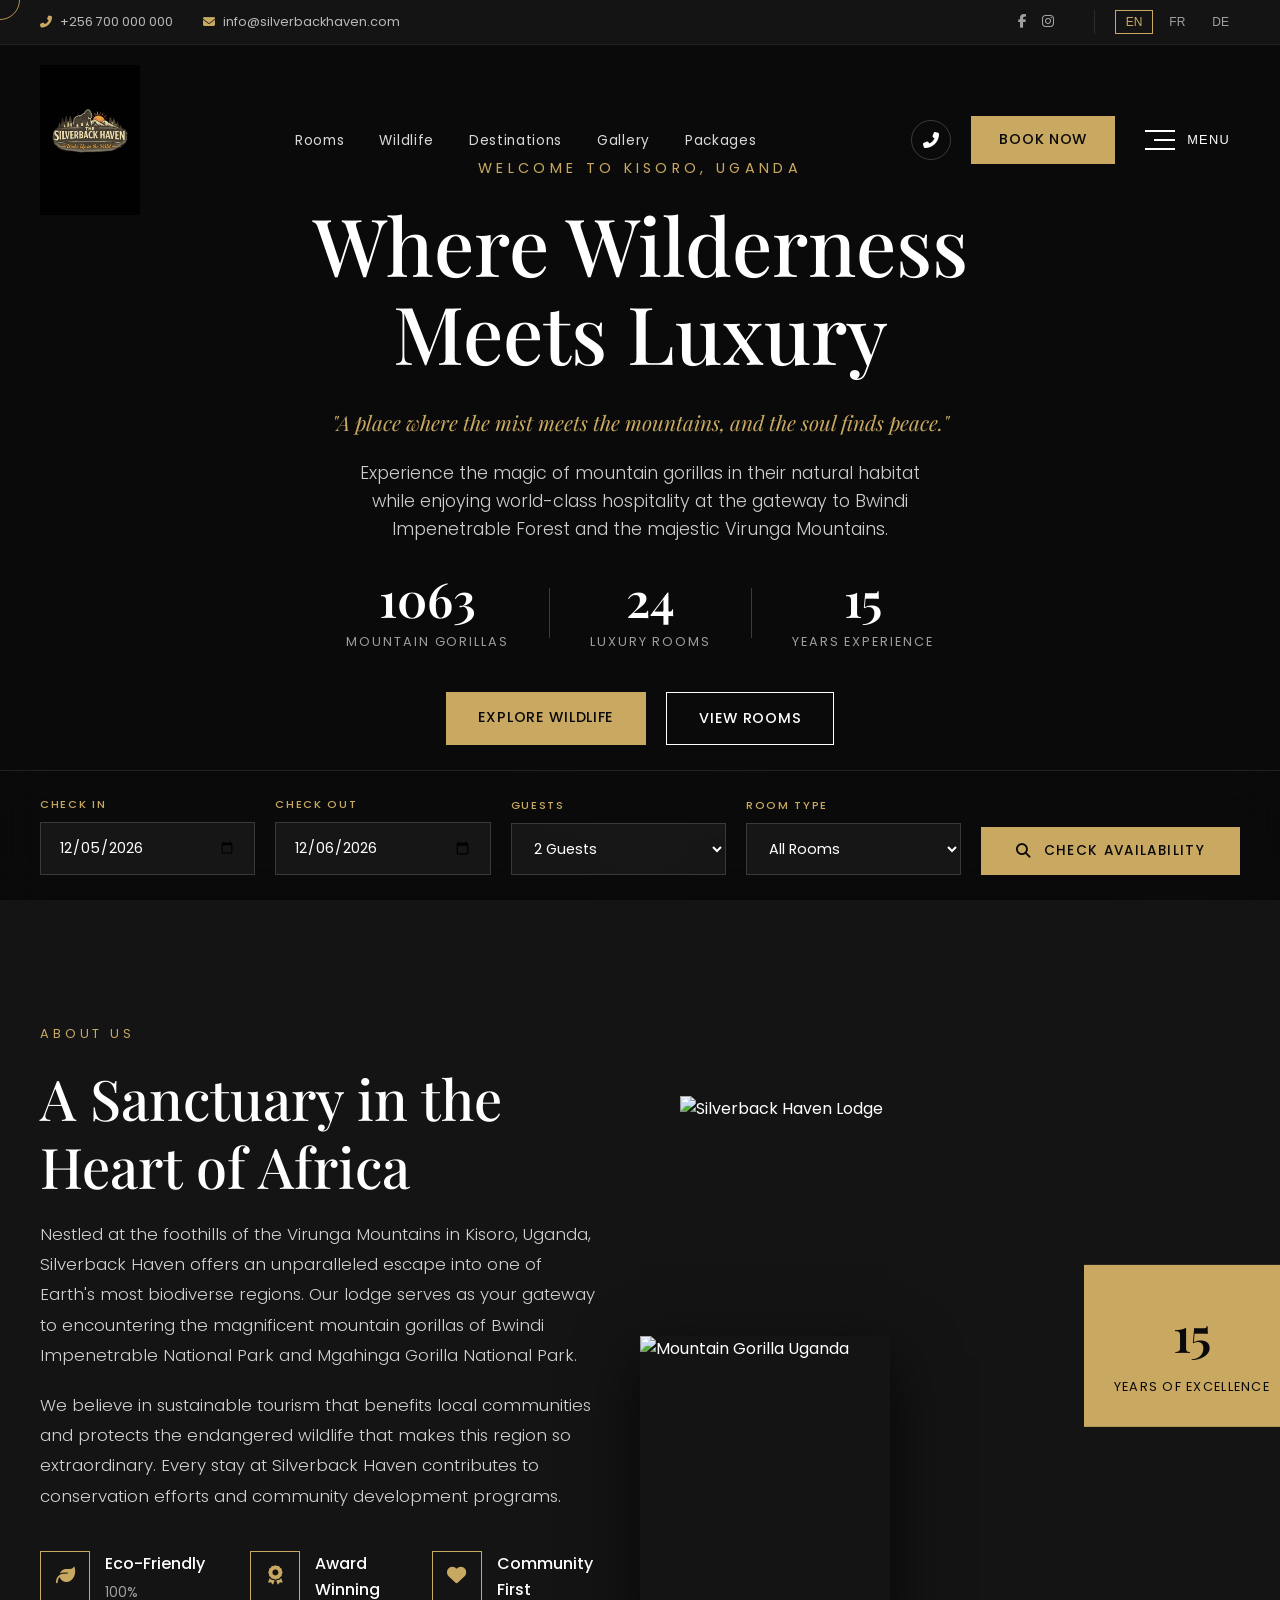
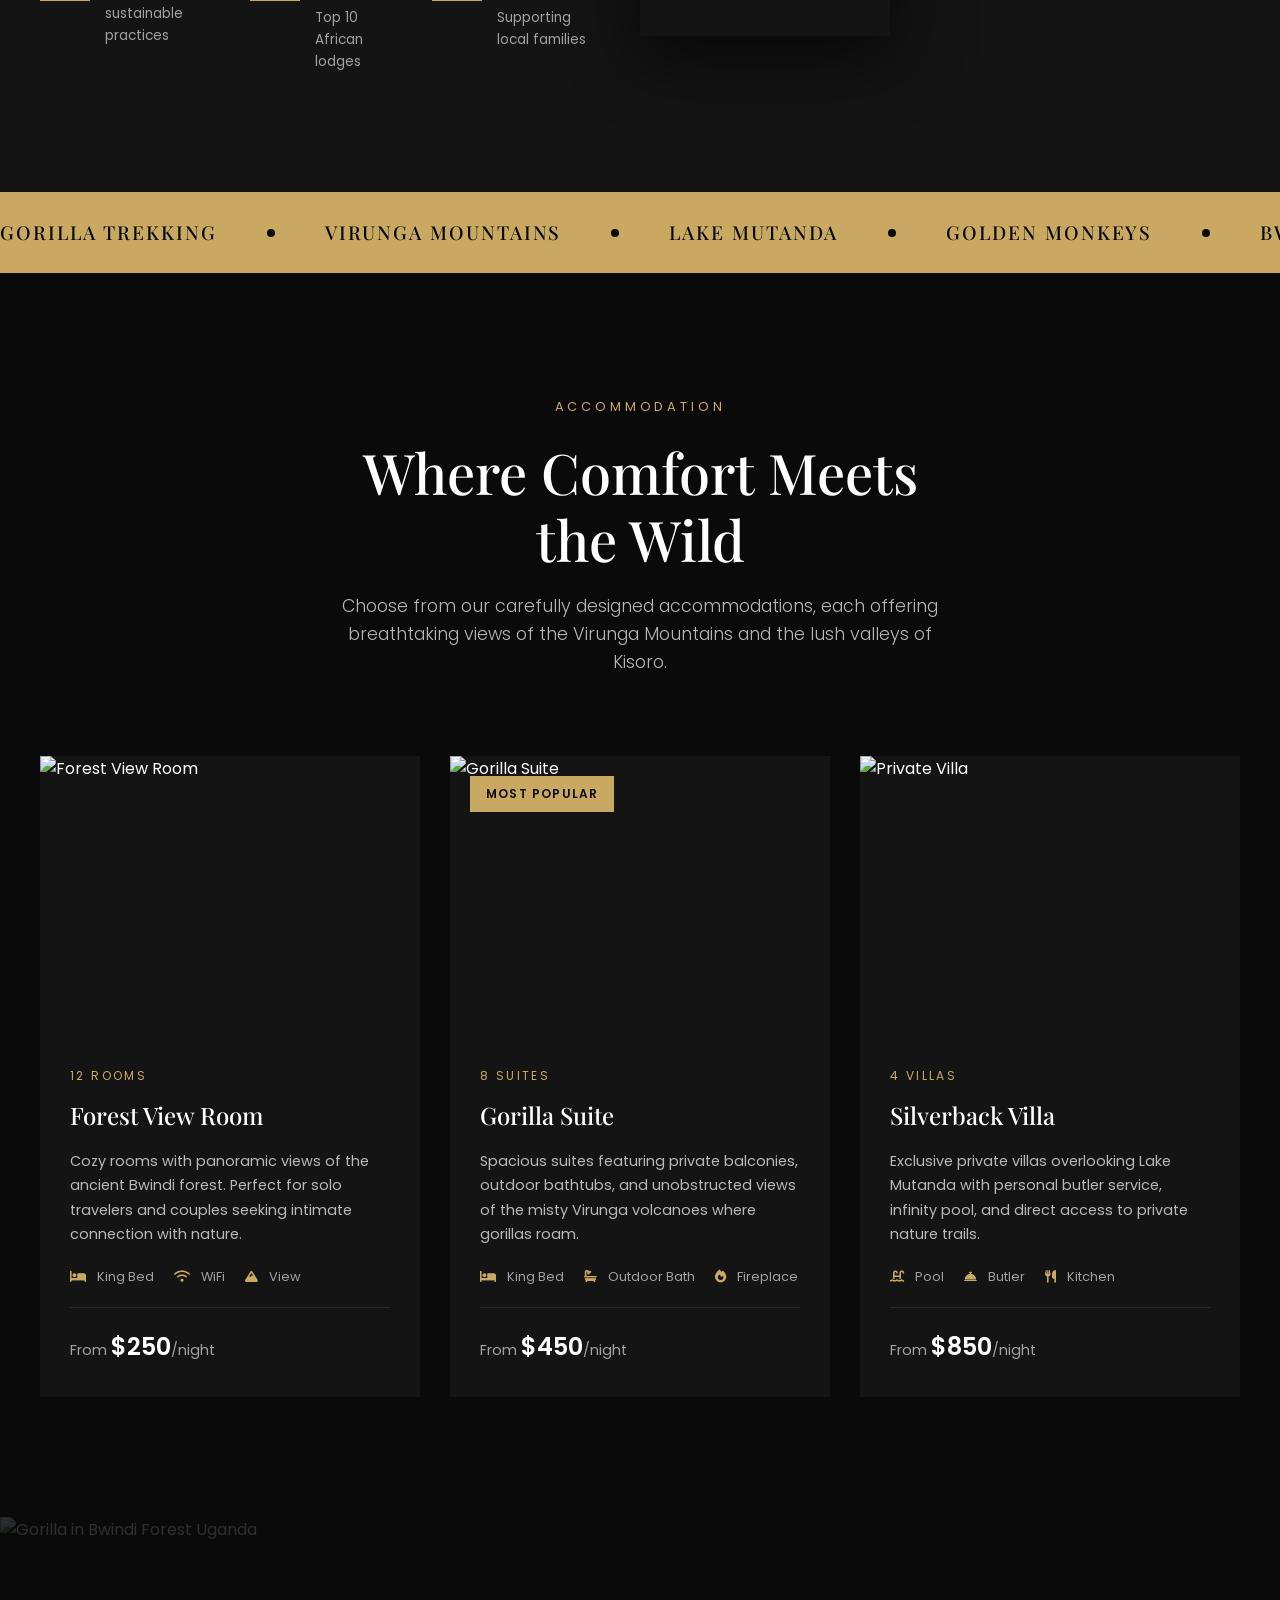
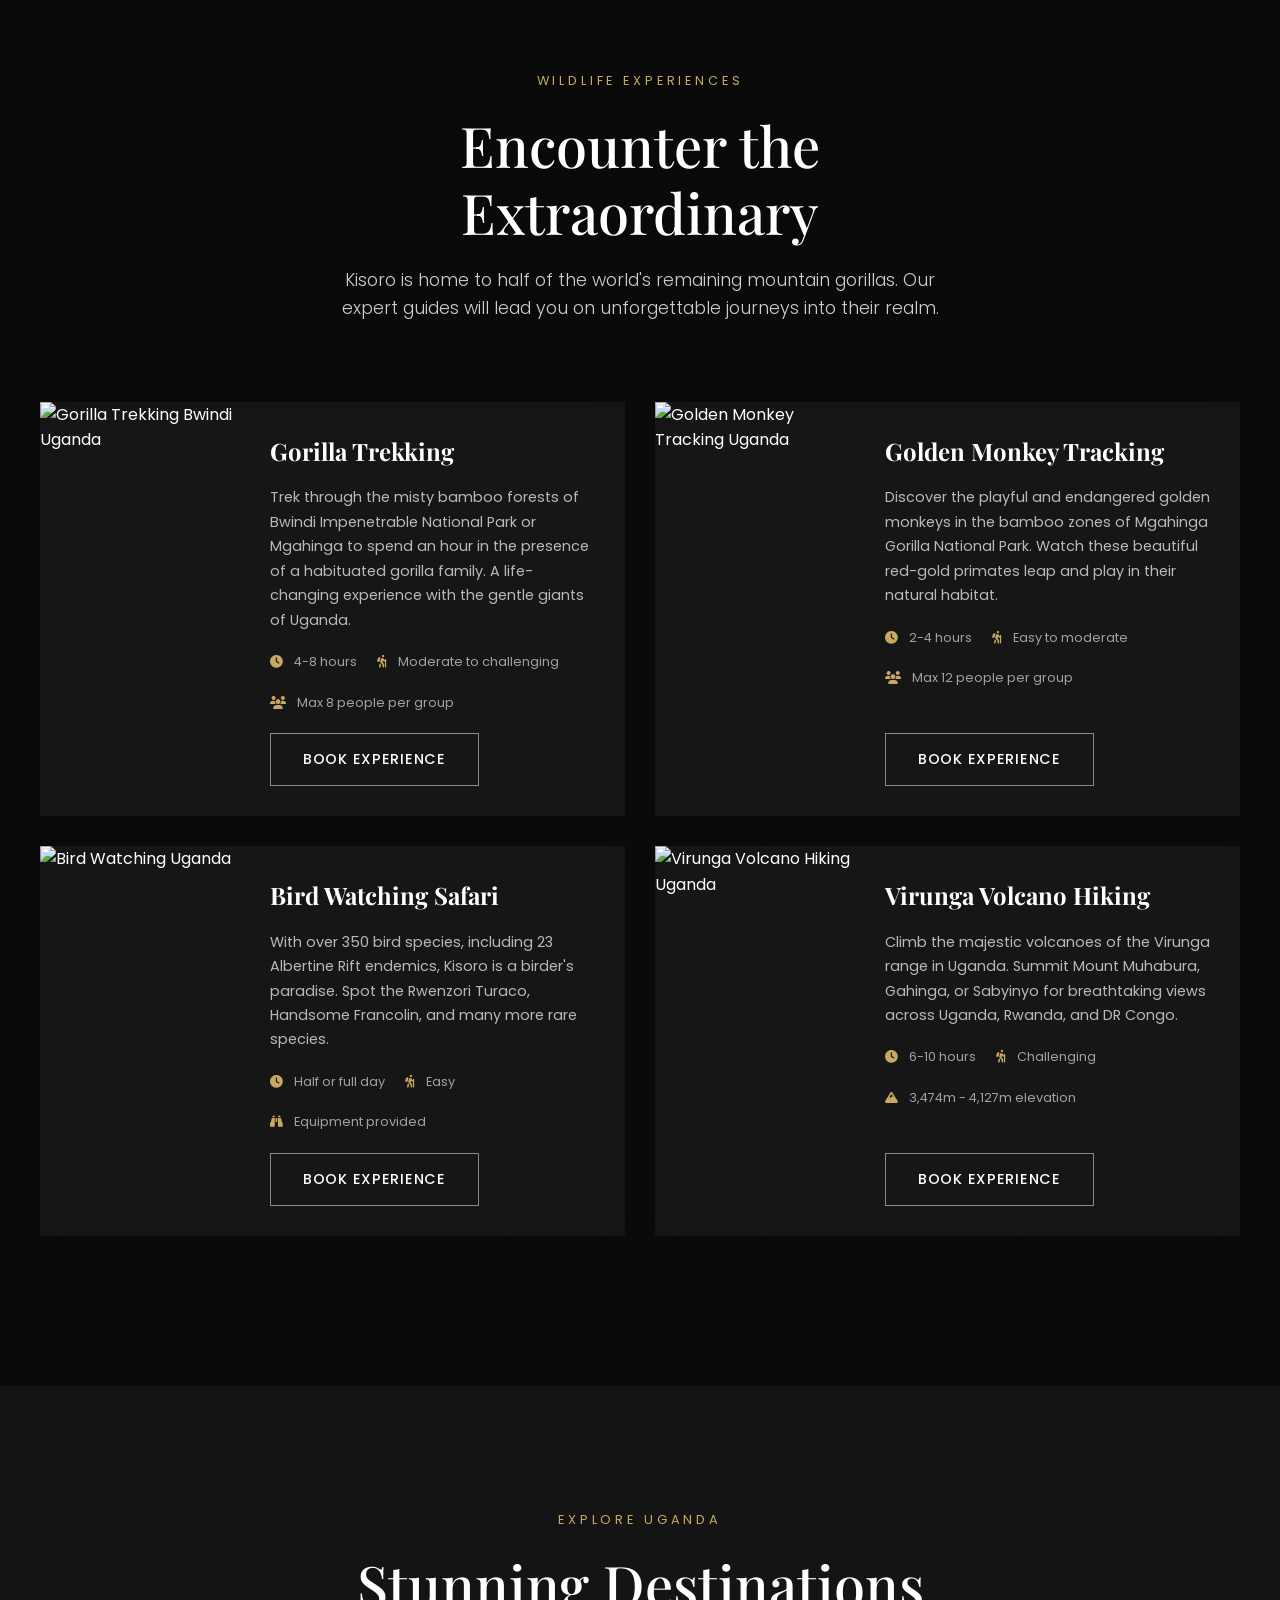
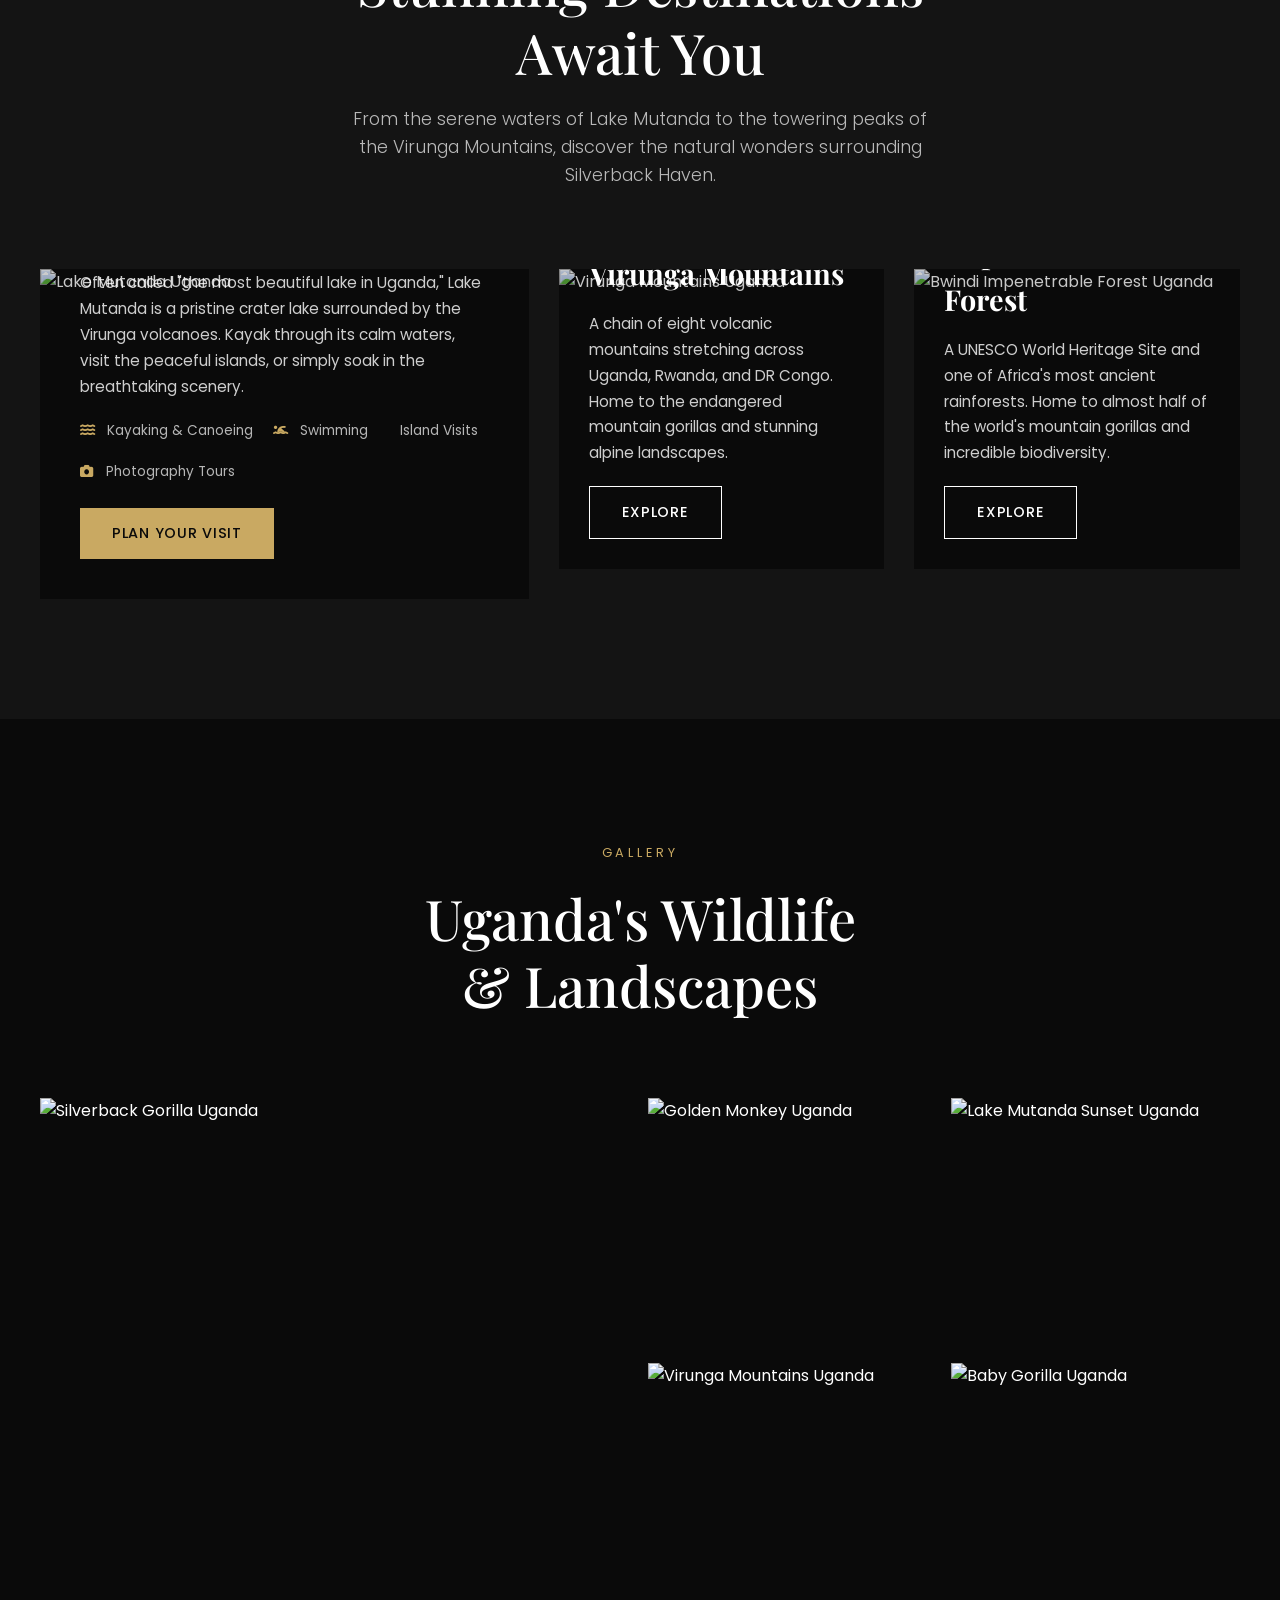
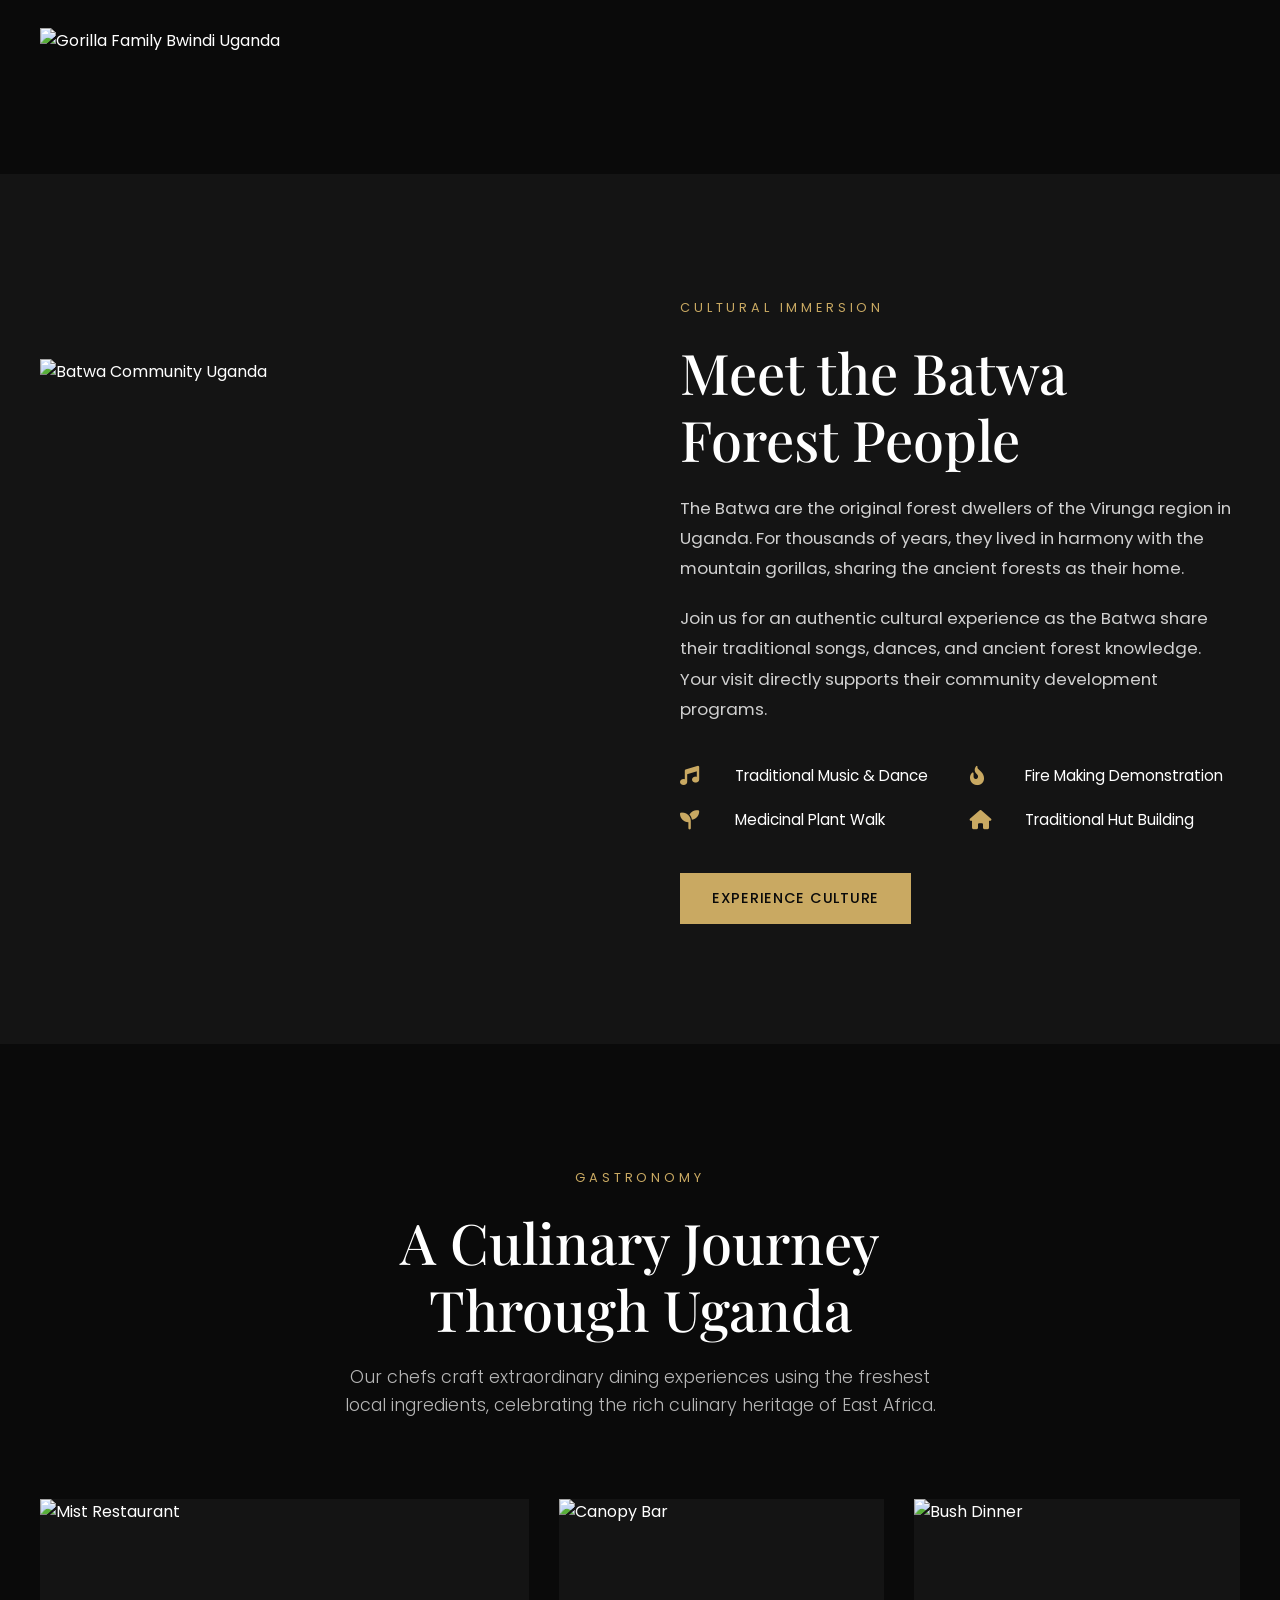
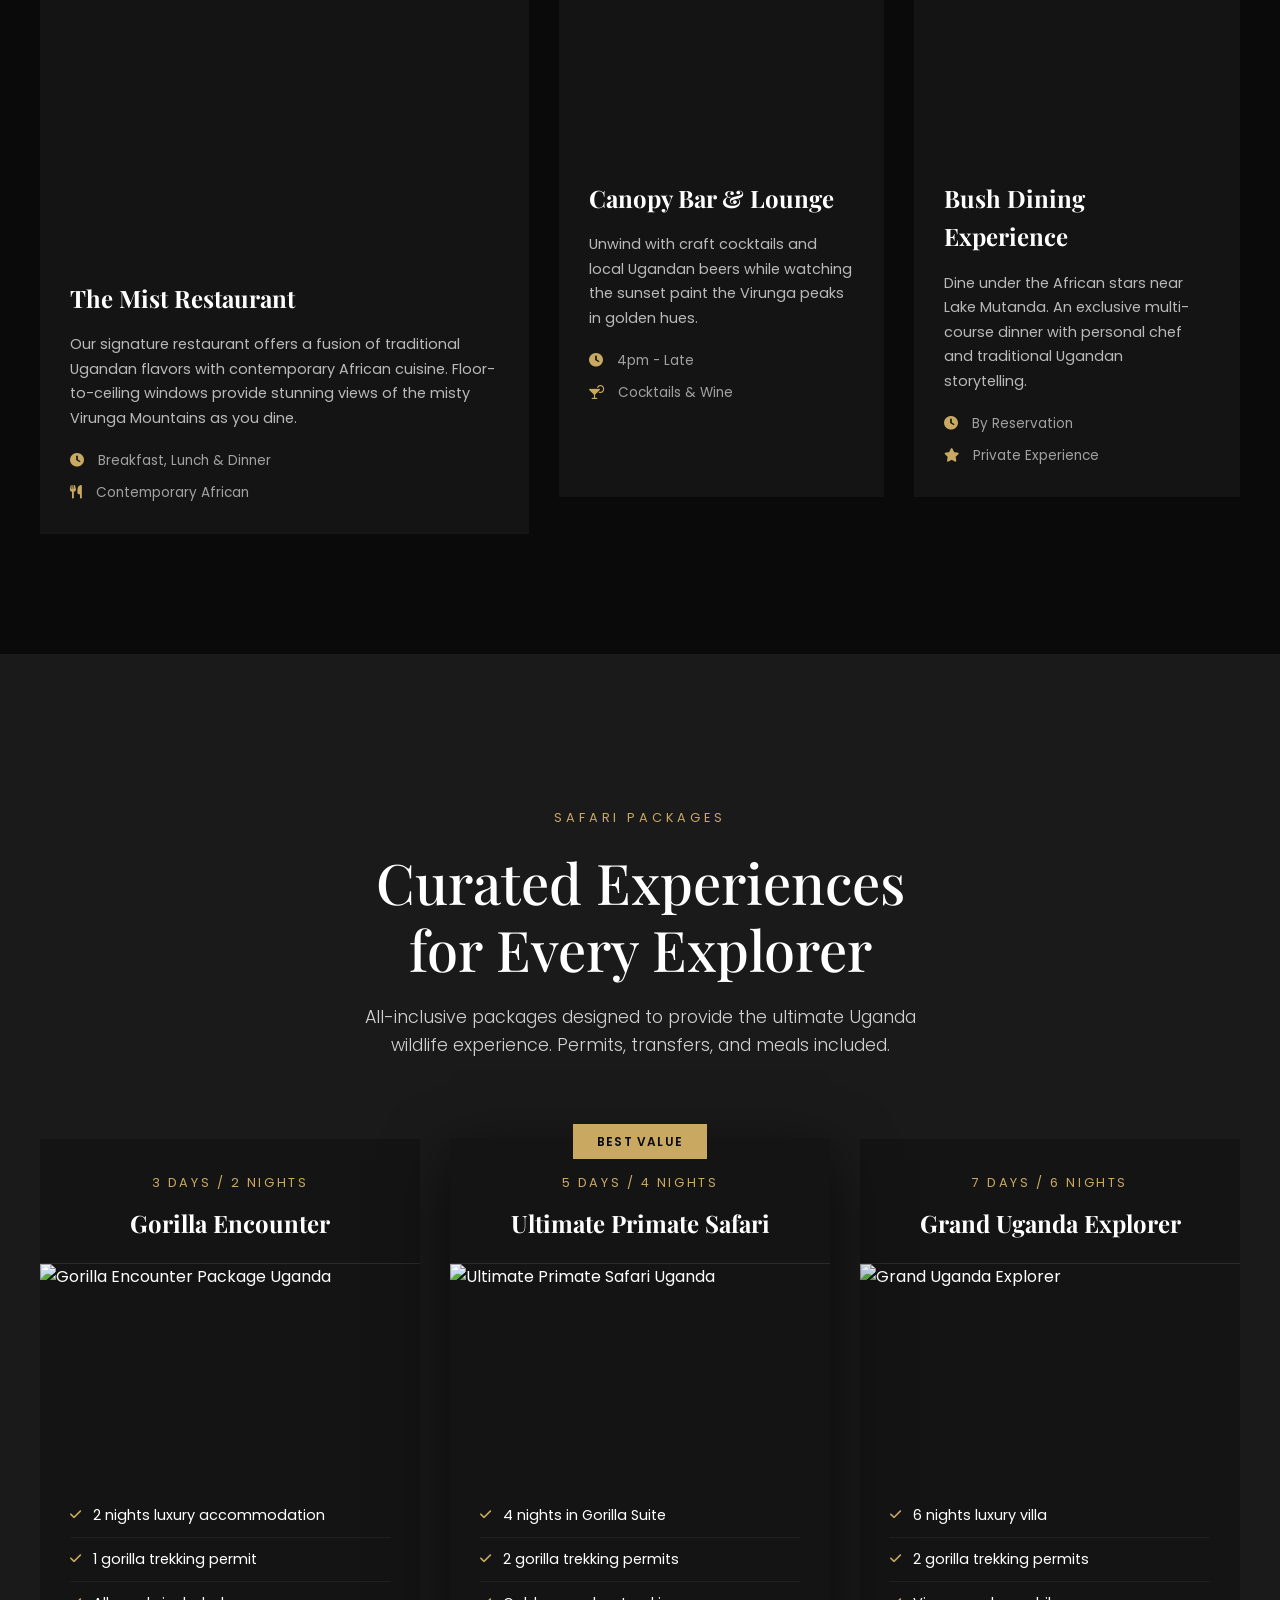
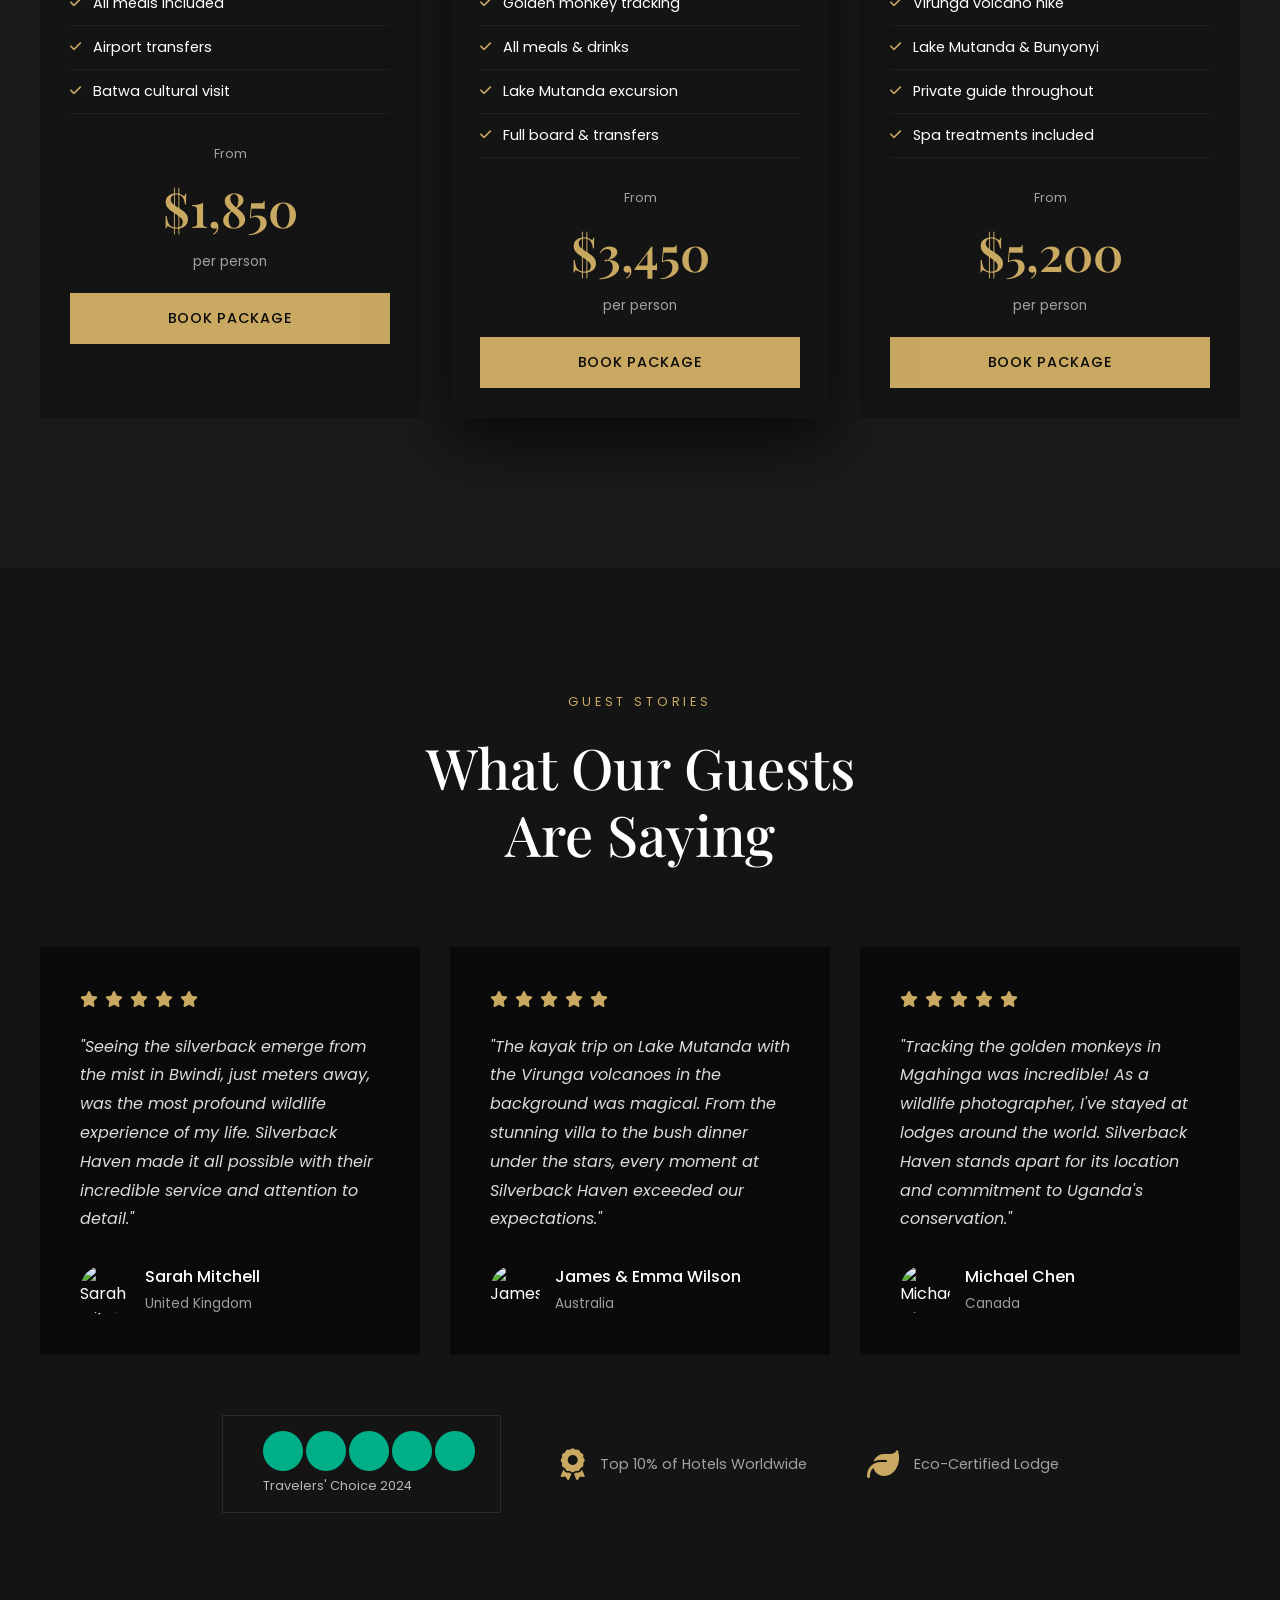
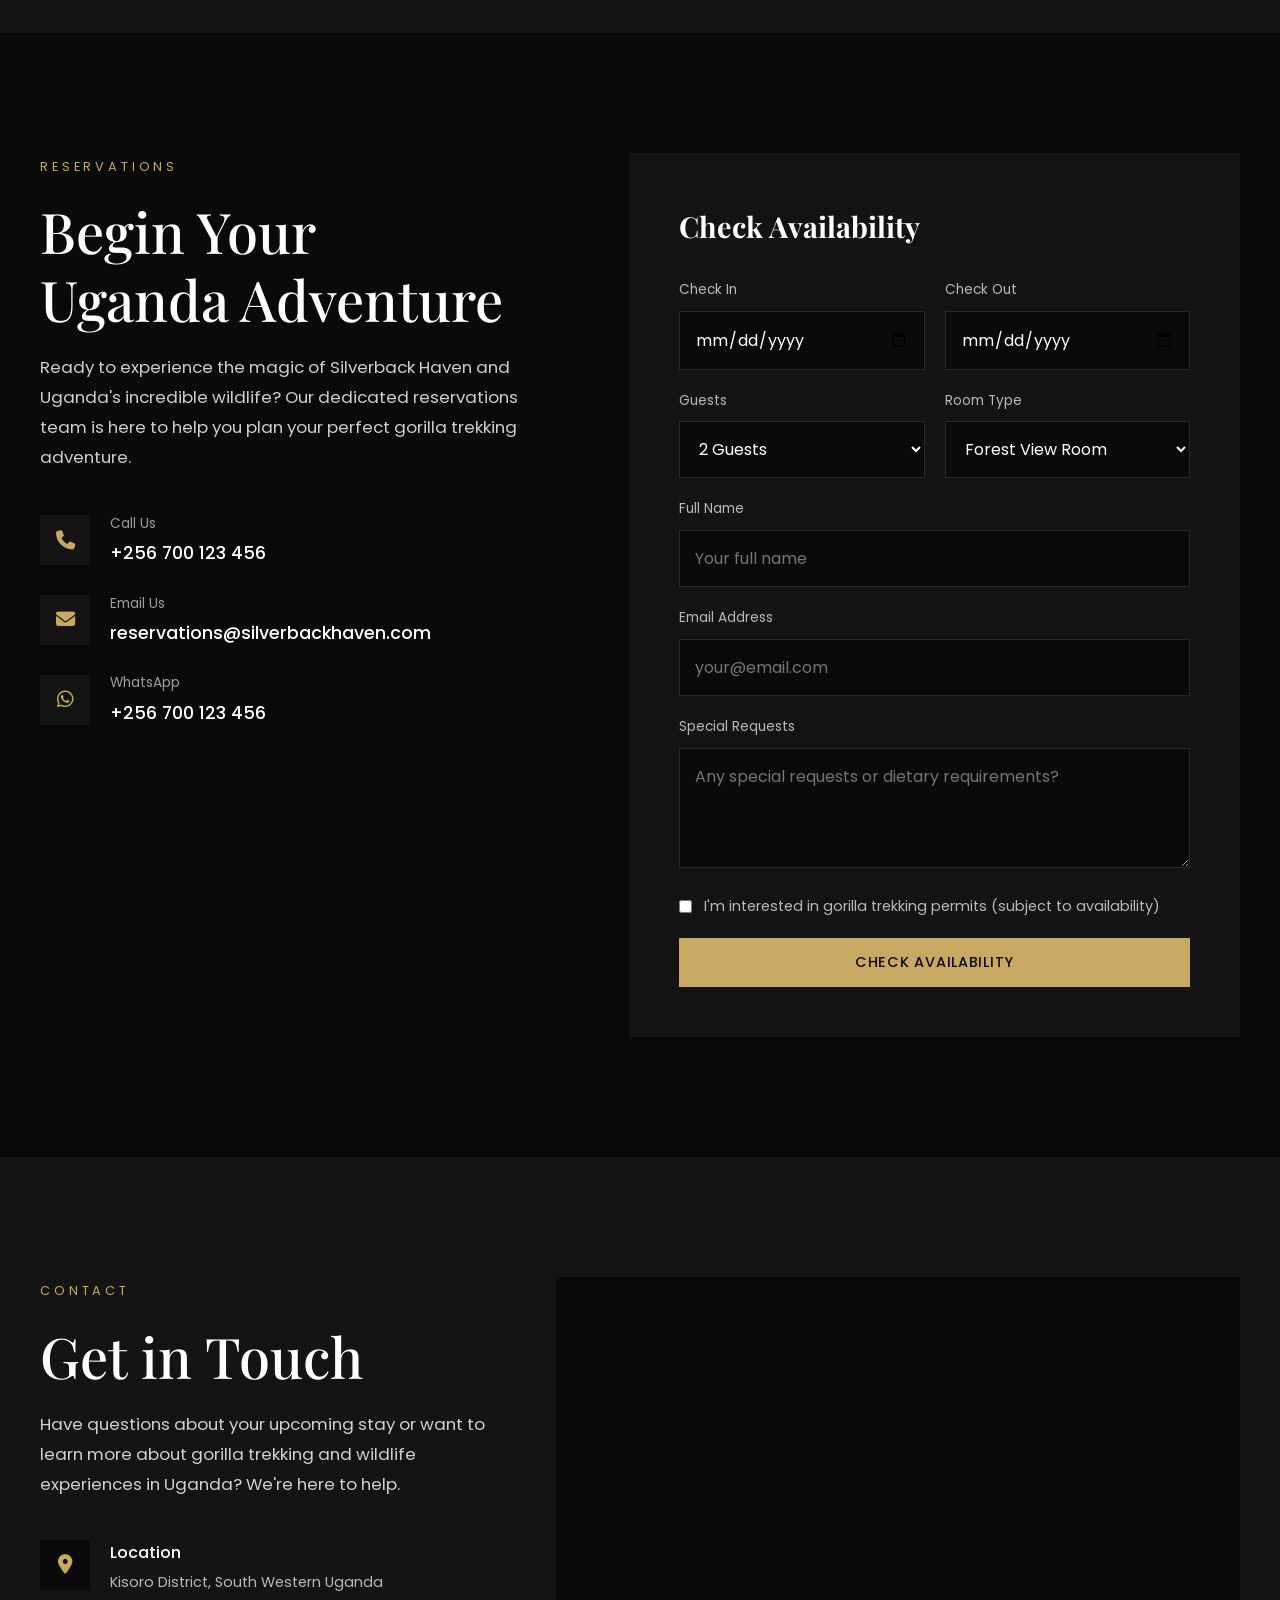
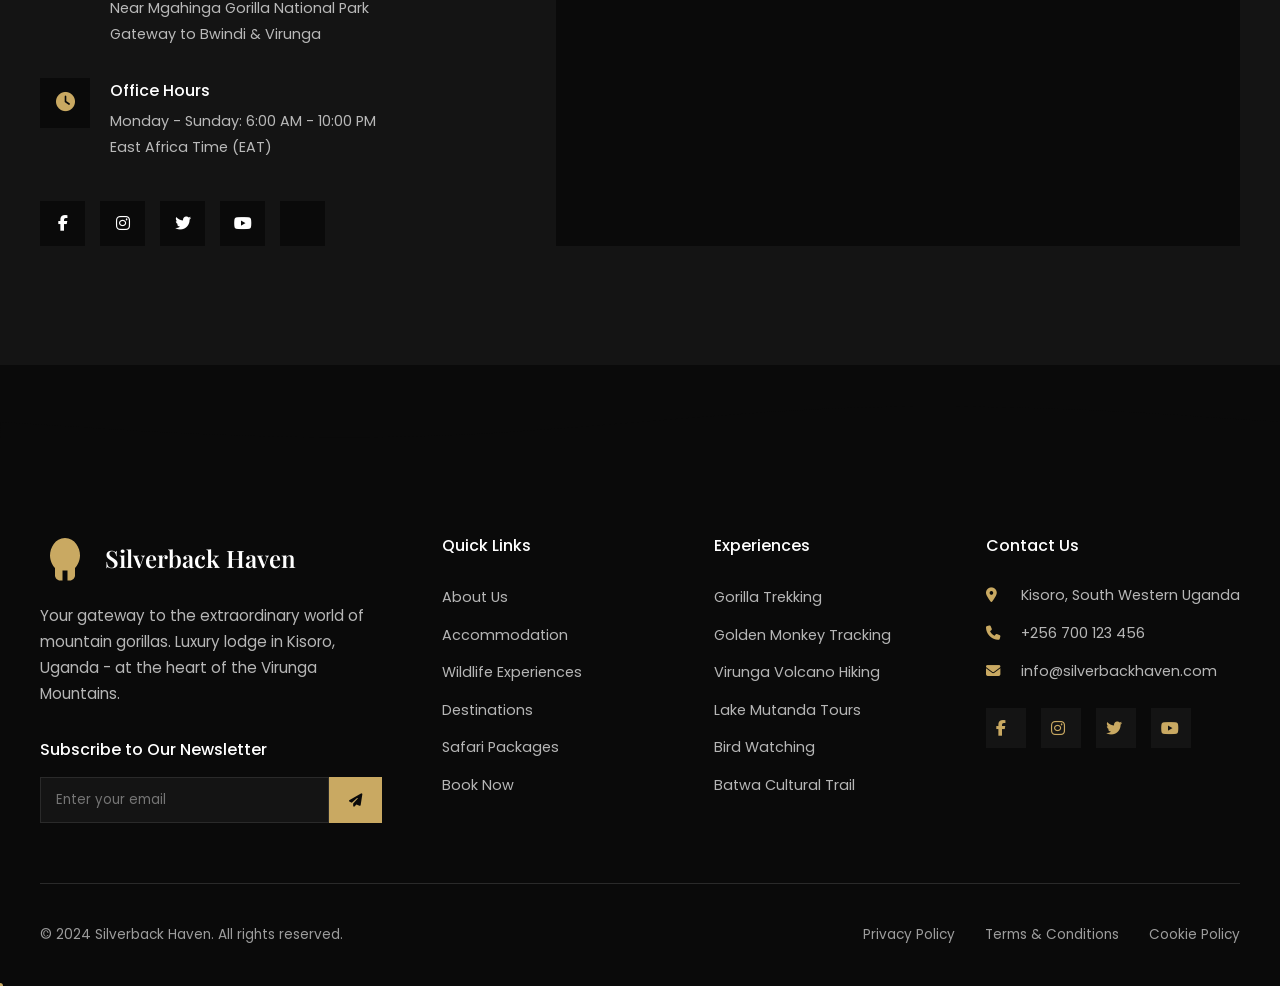
==== index.html @ 6d679bab "Add files via upload" ====
<!DOCTYPE html>
<html lang="en">
<head>
    <meta charset="UTF-8">
    <meta name="viewport" content="width=device-width, initial-scale=1.0">
    <title>Silverback Haven | Luxury Wildlife Lodge in Kisoro, Uganda</title>
    <meta name="description" content="Experience the magic of mountain gorillas at Silverback Haven, a luxury wildlife lodge nestled in the heart of Kisoro, Uganda. Unforgettable gorilla trekking and world-class hospitality.">
    <link href="https://fonts.googleapis.com/css2?family=Poppins:wght@300;400;500;600;700&family=Playfair+Display:wght@400;500;600;700&display=swap" rel="stylesheet">
    <link rel="stylesheet" href="https://cdnjs.cloudflare.com/ajax/libs/font-awesome/6.4.0/css/all.min.css">
    <link rel="stylesheet" href="styles.css">
</head>
<body>
    <!-- Preloader -->
    <div class="preloader">
        <div class="preloader-content">
            <div class="gorilla-icon">
                <img src="silverbackhaven.jpeg" alt="Silverback Haven" class="preloader-logo">
            </div>
            <div class="loading-bar"><span></span></div>
        </div>
    </div>

    <!-- Scroll Progress Bar -->
    <div class="scroll-progress" id="scrollProgress"></div>

    <!-- Top Bar -->
    <div class="top-bar">
        <div class="top-bar-content">
            <div class="top-bar-left">
                <a href="tel:+256700000000" class="top-bar-item">
                    <i class="fas fa-phone-alt"></i>
                    <span>+256 700 000 000</span>
                </a>
                <a href="mailto:info@silverbackhaven.com" class="top-bar-item">
                    <i class="fas fa-envelope"></i>
                    <span>info@silverbackhaven.com</span>
                </a>
            </div>
            <div class="top-bar-right">
                <div class="top-bar-social">
                    <a href="#" aria-label="Facebook"><i class="fab fa-facebook-f"></i></a>
                    <a href="#" aria-label="Instagram"><i class="fab fa-instagram"></i></a>
                    <a href="#" aria-label="TripAdvisor"><i class="fab fa-tripadvisor"></i></a>
                </div>
                <div class="language-switcher">
                    <button class="lang-btn active" data-lang="en">EN</button>
                    <button class="lang-btn" data-lang="fr">FR</button>
                    <button class="lang-btn" data-lang="de">DE</button>
                </div>
            </div>
        </div>
    </div>

    <!-- Navigation -->
    <header class="header">
        <nav class="navbar">
            <div class="nav-logo">
                <a href="#home">
                    <img src="silverbackhaven.jpeg" alt="Silverback Haven" class="logo-img">
                </a>
            </div>
            <div class="nav-center">
                <ul class="nav-quick-links">
                    <li><a href="rooms.html">Rooms</a></li>
                    <li><a href="wildlife.html">Wildlife</a></li>
                    <li><a href="destinations.html">Destinations</a></li>
                    <li><a href="gallery.html">Gallery</a></li>
                    <li><a href="packages.html">Packages</a></li>
                </ul>
            </div>
            <div class="nav-actions">
                <a href="tel:+256700000000" class="nav-phone">
                    <i class="fas fa-phone-alt"></i>
                </a>
                <a href="#booking" class="btn btn-book">Book Now</a>
                <button class="menu-toggle" id="menuToggle" aria-label="Open menu">
                    <div class="menu-toggle-icon">
                        <span></span>
                        <span></span>
                        <span></span>
                    </div>
                    <span class="menu-toggle-text">Menu</span>
                </button>
            </div>
        </nav>
    </header>

    <!-- Full Screen Menu Overlay -->
    <div class="menu-overlay" id="menuOverlay">
        <div class="menu-overlay-header">
            <div class="menu-overlay-logo">
                <img src="silverbackhaven.jpeg" alt="Silverback Haven" class="logo-img">
            </div>
            <button class="menu-close" id="menuClose" aria-label="Close menu">
                <i class="fas fa-times"></i>
            </button>
        </div>
        <div class="menu-overlay-content">
            <div class="menu-main">
                <ul class="menu-list">
                    <li class="menu-item">
                        <a href="index.html" class="menu-link" data-index="I">Home</a>
                    </li>
                    <li class="menu-item has-submenu">
                        <a href="rooms.html" class="menu-link" data-index="II">
                            Rooms
                            <i class="fas fa-chevron-right"></i>
                        </a>
                        <ul class="submenu">
                            <li><a href="rooms.html#forest-view">Forest View Rooms</a></li>
                            <li><a href="rooms.html#gorilla-suite">Gorilla Suites</a></li>
                            <li><a href="rooms.html#silverback-villa">Silverback Villas</a></li>
                            <li><a href="rooms.html#spa">Spa & Wellness</a></li>
                            <li><a href="packages.html">Packages</a></li>
                        </ul>
                    </li>
                    <li class="menu-item has-submenu">
                        <a href="wildlife.html" class="menu-link" data-index="III">
                            Wildlife
                            <i class="fas fa-chevron-right"></i>
                        </a>
                        <ul class="submenu">
                            <li><a href="wildlife.html#gorilla-trekking">Gorilla Trekking</a></li>
                            <li><a href="wildlife.html#golden-monkey">Golden Monkey Tracking</a></li>
                            <li><a href="wildlife.html#chimpanzee">Chimpanzee Habituation</a></li>
                            <li><a href="wildlife.html#volcano">Virunga Volcano Hiking</a></li>
                            <li><a href="wildlife.html#birding">Bird Watching Safari</a></li>
                        </ul>
                    </li>
                    <li class="menu-item has-submenu">
                        <a href="dining.html" class="menu-link" data-index="IV">
                            Gastronomy
                            <i class="fas fa-chevron-right"></i>
                        </a>
                        <ul class="submenu">
                            <li><a href="dining.html#mist-restaurant">The Mist Restaurant</a></li>
                            <li><a href="dining.html#canopy-bar">Canopy Bar & Lounge</a></li>
                            <li><a href="dining.html#bush-dining">Bush Dining Experience</a></li>
                            <li><a href="dining.html#private-dining">Private Dining</a></li>
                        </ul>
                    </li>
                    <li class="menu-item has-submenu">
                        <a href="destinations.html" class="menu-link" data-index="V">
                            Destinations
                            <i class="fas fa-chevron-right"></i>
                        </a>
                        <ul class="submenu">
                            <li><a href="destinations.html#bwindi">Bwindi Impenetrable Forest</a></li>
                            <li><a href="destinations.html#mgahinga">Mgahinga Gorilla Park</a></li>
                            <li><a href="destinations.html#lake-mutanda">Lake Mutanda</a></li>
                            <li><a href="destinations.html#virunga">Virunga Mountains</a></li>
                            <li><a href="destinations.html#bunyonyi">Lake Bunyonyi</a></li>
                        </ul>
                    </li>
                    <li class="menu-item has-submenu">
                        <a href="about.html" class="menu-link" data-index="VI">
                            About
                            <i class="fas fa-chevron-right"></i>
                        </a>
                        <ul class="submenu">
                            <li><a href="about.html">About Silverback Haven</a></li>
                            <li><a href="about.html#mission">Our Mission</a></li>
                            <li><a href="about.html#cultural">Cultural Experiences</a></li>
                            <li><a href="gallery.html">Photo Gallery</a></li>
                            <li><a href="#testimonials">Guest Reviews</a></li>
                        </ul>
                    </li>
                    <li class="menu-item">
                        <a href="packages.html" class="menu-link" data-index="VII">Packages</a>
                    </li>
                    <li class="menu-item">
                        <a href="contact.html" class="menu-link" data-index="VIII">Contact</a>
                    </li>
                </ul>
            </div>
            <div class="menu-sidebar">
                <div class="menu-featured-image">
                    <img src="https://images.unsplash.com/photo-1521651201144-634f700b36ef?ixlib=rb-4.0.3&auto=format&fit=crop&w=600&q=80" alt="Mountain Gorilla">
                    <div class="menu-featured-overlay">
                        <span class="menu-featured-tag">Featured</span>
                        <h3>Gorilla Trekking</h3>
                        <p>Experience the magic of mountain gorillas in their natural habitat</p>
                    </div>
                </div>
                <div class="menu-contact-info">
                    <div class="menu-contact-item">
                        <i class="fas fa-map-marker-alt"></i>
                        <span>Kisoro, Uganda</span>
                    </div>
                    <div class="menu-contact-item">
                        <i class="fas fa-phone"></i>
                        <span>+256 700 000 000</span>
                    </div>
                    <div class="menu-contact-item">
                        <i class="fas fa-envelope"></i>
                        <span>info@silverbackhaven.com</span>
                    </div>
                </div>
                <div class="menu-social">
                    <a href="#" aria-label="Facebook"><i class="fab fa-facebook-f"></i></a>
                    <a href="#" aria-label="Instagram"><i class="fab fa-instagram"></i></a>
                    <a href="#" aria-label="Twitter"><i class="fab fa-twitter"></i></a>
                    <a href="#" aria-label="YouTube"><i class="fab fa-youtube"></i></a>
                </div>
            </div>
        </div>
        <div class="menu-overlay-footer">
            <div class="menu-overlay-copyright">
                © 2024 Silverback Haven. All rights reserved.
            </div>
            <div class="menu-overlay-cta">
                <a href="#booking" class="btn btn-primary">Book Your Stay</a>
            </div>
        </div>
    </div>

    <!-- Hero Section -->
    <section id="home" class="hero">
        <div class="hero-slider">
            <!-- Gorilla in Uganda -->
            <div class="hero-slide active" style="background-image: url('https://images.unsplash.com/photo-1521651201144-634f700b36ef?ixlib=rb-4.0.3&auto=format&fit=crop&w=1920&q=80');">
                <div class="hero-overlay"></div>
            </div>
            <!-- Virunga Mountains -->
            <div class="hero-slide" style="background-image: url('https://images.unsplash.com/photo-1516426122078-c23e76319801?ixlib=rb-4.0.3&auto=format&fit=crop&w=1920&q=80');">
                <div class="hero-overlay"></div>
            </div>
            <!-- Lake Mutanda Uganda -->
            <div class="hero-slide" style="background-image: url('https://images.unsplash.com/photo-1580060839134-75a5edca2e99?ixlib=rb-4.0.3&auto=format&fit=crop&w=1920&q=80');">
                <div class="hero-overlay"></div>
            </div>
            <!-- Mountain Gorilla Close-up -->
            <div class="hero-slide" style="background-image: url('https://images.unsplash.com/photo-1535941339077-2dd1c7963098?ixlib=rb-4.0.3&auto=format&fit=crop&w=1920&q=80');">
                <div class="hero-overlay"></div>
            </div>
        </div>
        <div class="hero-content">
            <span class="hero-subtitle animate-text">Welcome to Kisoro, Uganda</span>
            <h1 class="hero-title">
                <span class="animate-text">Where Wilderness</span>
                <span class="animate-text">Meets Luxury</span>
            </h1>
            <p class="hero-tagline animate-text">"A place where the mist meets the mountains, and the soul finds peace."</p>
            <p class="hero-description animate-text">Experience the magic of mountain gorillas in their natural habitat while enjoying world-class hospitality at the gateway to Bwindi Impenetrable Forest and the majestic Virunga Mountains.</p>
            <div class="hero-stats animate-text">
                <div class="hero-stat">
                    <span class="hero-stat-number counter" data-count="1063">0</span>
                    <span class="hero-stat-label">Mountain Gorillas</span>
                </div>
                <div class="hero-stat-divider"></div>
                <div class="hero-stat">
                    <span class="hero-stat-number counter" data-count="24">0</span>
                    <span class="hero-stat-label">Luxury Rooms</span>
                </div>
                <div class="hero-stat-divider"></div>
                <div class="hero-stat">
                    <span class="hero-stat-number counter" data-count="15">0</span>
                    <span class="hero-stat-label">Years Experience</span>
                </div>
            </div>
            <div class="hero-buttons">
                <a href="#wildlife" class="btn btn-primary">Explore Wildlife</a>
                <a href="#accommodation" class="btn btn-outline">View Rooms</a>
            </div>
        </div>
        <div class="hero-scroll">
            <span>Scroll to Discover</span>
            <div class="scroll-indicator">
                <div class="scroll-dot"></div>
            </div>
        </div>
        <div class="hero-slider-nav">
            <button class="slider-btn active" data-slide="0"></button>
            <button class="slider-btn" data-slide="1"></button>
            <button class="slider-btn" data-slide="2"></button>
            <button class="slider-btn" data-slide="3"></button>
        </div>

        <!-- Booking Search Bar -->
        <div class="hero-booking-bar">
            <div class="booking-bar-content">
                <div class="booking-field">
                    <label>Check In</label>
                    <input type="date" id="checkIn" class="booking-input">
                </div>
                <div class="booking-field">
                    <label>Check Out</label>
                    <input type="date" id="checkOut" class="booking-input">
                </div>
                <div class="booking-field">
                    <label>Guests</label>
                    <select id="guests" class="booking-input">
                        <option value="1">1 Guest</option>
                        <option value="2" selected>2 Guests</option>
                        <option value="3">3 Guests</option>
                        <option value="4">4 Guests</option>
                        <option value="5">5+ Guests</option>
                    </select>
                </div>
                <div class="booking-field">
                    <label>Room Type</label>
                    <select id="roomType" class="booking-input">
                        <option value="">All Rooms</option>
                        <option value="forest">Forest View Room</option>
                        <option value="gorilla">Gorilla Suite</option>
                        <option value="silverback">Silverback Villa</option>
                    </select>
                </div>
                <button class="booking-search-btn">
                    <i class="fas fa-search"></i>
                    <span>Check Availability</span>
                </button>
            </div>
        </div>
    </section>

    <!-- About Section -->
    <section id="about" class="section about">
        <div class="section-number">01</div>
        <div class="container">
            <div class="about-grid">
                <div class="about-content">
                    <span class="section-tag">About Us</span>
                    <h2 class="section-title animate-title">A Sanctuary in the<br>Heart of Africa</h2>
                    <p class="about-text">Nestled at the foothills of the Virunga Mountains in Kisoro, Uganda, Silverback Haven offers an unparalleled escape into one of Earth's most biodiverse regions. Our lodge serves as your gateway to encountering the magnificent mountain gorillas of Bwindi Impenetrable National Park and Mgahinga Gorilla National Park.</p>
                    <p class="about-text">We believe in sustainable tourism that benefits local communities and protects the endangered wildlife that makes this region so extraordinary. Every stay at Silverback Haven contributes to conservation efforts and community development programs.</p>
                    <div class="about-features">
                        <div class="feature">
                            <div class="feature-icon"><i class="fas fa-leaf"></i></div>
                            <div class="feature-text">
                                <h4>Eco-Friendly</h4>
                                <p>100% sustainable practices</p>
                            </div>
                        </div>
                        <div class="feature">
                            <div class="feature-icon"><i class="fas fa-award"></i></div>
                            <div class="feature-text">
                                <h4>Award Winning</h4>
                                <p>Top 10 African lodges</p>
                            </div>
                        </div>
                        <div class="feature">
                            <div class="feature-icon"><i class="fas fa-heart"></i></div>
                            <div class="feature-text">
                                <h4>Community First</h4>
                                <p>Supporting local families</p>
                            </div>
                        </div>
                    </div>
                </div>
                <div class="about-images">
                    <div class="about-img-main">
                        <img src="https://images.unsplash.com/photo-1518709766631-a6a7f45921c3?ixlib=rb-4.0.3&auto=format&fit=crop&w=800&q=80" alt="Silverback Haven Lodge">
                    </div>
                    <div class="about-img-secondary">
                        <!-- Mountain Gorilla Uganda -->
                        <img src="https://images.unsplash.com/photo-1521651201144-634f700b36ef?ixlib=rb-4.0.3&auto=format&fit=crop&w=600&q=80" alt="Mountain Gorilla Uganda">
                    </div>
                    <div class="about-stats">
                        <div class="stat">
                            <span class="stat-number" data-count="15">0</span>
                            <span class="stat-label">Years of Excellence</span>
                        </div>
                    </div>
                </div>
            </div>
        </div>
    </section>

    <!-- Marquee Section -->
    <div class="marquee-section">
        <div class="marquee">
            <div class="marquee-content">
                <span>GORILLA TREKKING</span>
                <span class="marquee-dot"></span>
                <span>VIRUNGA MOUNTAINS</span>
                <span class="marquee-dot"></span>
                <span>LAKE MUTANDA</span>
                <span class="marquee-dot"></span>
                <span>GOLDEN MONKEYS</span>
                <span class="marquee-dot"></span>
                <span>BWINDI FOREST</span>
                <span class="marquee-dot"></span>
                <span>LUXURY LODGING</span>
                <span class="marquee-dot"></span>
                <span>GORILLA TREKKING</span>
                <span class="marquee-dot"></span>
                <span>VIRUNGA MOUNTAINS</span>
                <span class="marquee-dot"></span>
                <span>LAKE MUTANDA</span>
                <span class="marquee-dot"></span>
                <span>GOLDEN MONKEYS</span>
                <span class="marquee-dot"></span>
            </div>
        </div>
    </div>

    <!-- Wave Divider -->
    <div class="wave-divider bottom" data-speed="0.3">
        <svg xmlns="http://www.w3.org/2000/svg" viewBox="0 0 1440 100" preserveAspectRatio="none">
            <path d="M0,50 C360,100 720,0 1080,50 C1260,75 1380,100 1440,80 L1440,100 L0,100 Z"></path>
        </svg>
    </div>

    <!-- Accommodation Section -->
    <section id="accommodation" class="section accommodation">
        <div class="section-number">02</div>
        <div class="container">
            <div class="section-header">
                <span class="section-tag">Accommodation</span>
                <h2 class="section-title animate-title">Where Comfort Meets<br>the Wild</h2>
                <p class="section-subtitle">Choose from our carefully designed accommodations, each offering breathtaking views of the Virunga Mountains and the lush valleys of Kisoro.</p>
            </div>
            <div class="room-grid">
                <div class="room-card">
                    <div class="room-image">
                        <img src="https://images.unsplash.com/photo-1582719478250-c89cae4dc85b?ixlib=rb-4.0.3&auto=format&fit=crop&w=800&q=80" alt="Forest View Room">
                        <div class="room-overlay">
                            <a href="#booking" class="btn btn-small">Book Now</a>
                        </div>
                    </div>
                    <div class="room-content">
                        <div class="room-category">12 Rooms</div>
                        <h3 class="room-title">Forest View Room</h3>
                        <p class="room-description">Cozy rooms with panoramic views of the ancient Bwindi forest. Perfect for solo travelers and couples seeking intimate connection with nature.</p>
                        <div class="room-amenities">
                            <span><i class="fas fa-bed"></i> King Bed</span>
                            <span><i class="fas fa-wifi"></i> WiFi</span>
                            <span><i class="fas fa-mountain"></i> View</span>
                        </div>
                        <div class="room-price">From <strong>$250</strong>/night</div>
                    </div>
                </div>
                <div class="room-card featured">
                    <div class="room-badge">Most Popular</div>
                    <div class="room-image">
                        <img src="https://images.unsplash.com/photo-1590490360182-c33d57733427?ixlib=rb-4.0.3&auto=format&fit=crop&w=800&q=80" alt="Gorilla Suite">
                        <div class="room-overlay">
                            <a href="#booking" class="btn btn-small">Book Now</a>
                        </div>
                    </div>
                    <div class="room-content">
                        <div class="room-category">8 Suites</div>
                        <h3 class="room-title">Gorilla Suite</h3>
                        <p class="room-description">Spacious suites featuring private balconies, outdoor bathtubs, and unobstructed views of the misty Virunga volcanoes where gorillas roam.</p>
                        <div class="room-amenities">
                            <span><i class="fas fa-bed"></i> King Bed</span>
                            <span><i class="fas fa-bath"></i> Outdoor Bath</span>
                            <span><i class="fas fa-fire"></i> Fireplace</span>
                        </div>
                        <div class="room-price">From <strong>$450</strong>/night</div>
                    </div>
                </div>
                <div class="room-card">
                    <div class="room-image">
                        <img src="https://images.unsplash.com/photo-1602002418082-a4443e081dd1?ixlib=rb-4.0.3&auto=format&fit=crop&w=800&q=80" alt="Private Villa">
                        <div class="room-overlay">
                            <a href="#booking" class="btn btn-small">Book Now</a>
                        </div>
                    </div>
                    <div class="room-content">
                        <div class="room-category">4 Villas</div>
                        <h3 class="room-title">Silverback Villa</h3>
                        <p class="room-description">Exclusive private villas overlooking Lake Mutanda with personal butler service, infinity pool, and direct access to private nature trails.</p>
                        <div class="room-amenities">
                            <span><i class="fas fa-swimming-pool"></i> Pool</span>
                            <span><i class="fas fa-concierge-bell"></i> Butler</span>
                            <span><i class="fas fa-utensils"></i> Kitchen</span>
                        </div>
                        <div class="room-price">From <strong>$850</strong>/night</div>
                    </div>
                </div>
            </div>
        </div>
    </section>

    <!-- Wildlife Section -->
    <section id="wildlife" class="section wildlife">
        <div class="section-number">03</div>
        <div class="wildlife-bg">
            <!-- Gorilla in misty forest -->
            <img src="https://images.unsplash.com/photo-1535941339077-2dd1c7963098?ixlib=rb-4.0.3&auto=format&fit=crop&w=1920&q=80" alt="Gorilla in Bwindi Forest Uganda">
            <div class="wildlife-overlay"></div>
        </div>
        <div class="container">
            <div class="section-header light">
                <span class="section-tag">Wildlife Experiences</span>
                <h2 class="section-title animate-title">Encounter the<br>Extraordinary</h2>
                <p class="section-subtitle">Kisoro is home to half of the world's remaining mountain gorillas. Our expert guides will lead you on unforgettable journeys into their realm.</p>
            </div>
            <div class="experience-grid">
                <div class="experience-card">
                    <div class="experience-icon">
                        <!-- Mountain Gorilla Silverback Uganda -->
                        <img src="https://images.unsplash.com/photo-1521651201144-634f700b36ef?ixlib=rb-4.0.3&auto=format&fit=crop&w=400&q=80" alt="Gorilla Trekking Bwindi Uganda">
                    </div>
                    <div class="experience-content">
                        <h3>Gorilla Trekking</h3>
                        <p>Trek through the misty bamboo forests of Bwindi Impenetrable National Park or Mgahinga to spend an hour in the presence of a habituated gorilla family. A life-changing experience with the gentle giants of Uganda.</p>
                        <ul class="experience-details">
                            <li><i class="fas fa-clock"></i> 4-8 hours</li>
                            <li><i class="fas fa-hiking"></i> Moderate to challenging</li>
                            <li><i class="fas fa-users"></i> Max 8 people per group</li>
                        </ul>
                        <a href="#booking" class="btn btn-outline-light">Book Experience</a>
                    </div>
                </div>
                <div class="experience-card">
                    <div class="experience-icon">
                        <!-- Golden Monkey Uganda -->
                        <img src="https://images.unsplash.com/photo-1540573133985-87b6da6d54a9?ixlib=rb-4.0.3&auto=format&fit=crop&w=400&q=80" alt="Golden Monkey Tracking Uganda">
                    </div>
                    <div class="experience-content">
                        <h3>Golden Monkey Tracking</h3>
                        <p>Discover the playful and endangered golden monkeys in the bamboo zones of Mgahinga Gorilla National Park. Watch these beautiful red-gold primates leap and play in their natural habitat.</p>
                        <ul class="experience-details">
                            <li><i class="fas fa-clock"></i> 2-4 hours</li>
                            <li><i class="fas fa-hiking"></i> Easy to moderate</li>
                            <li><i class="fas fa-users"></i> Max 12 people per group</li>
                        </ul>
                        <a href="#booking" class="btn btn-outline-light">Book Experience</a>
                    </div>
                </div>
                <div class="experience-card">
                    <div class="experience-icon">
                        <!-- Bird in Uganda -->
                        <img src="https://images.unsplash.com/photo-1552728089-57bdde30beb3?ixlib=rb-4.0.3&auto=format&fit=crop&w=400&q=80" alt="Bird Watching Uganda">
                    </div>
                    <div class="experience-content">
                        <h3>Bird Watching Safari</h3>
                        <p>With over 350 bird species, including 23 Albertine Rift endemics, Kisoro is a birder's paradise. Spot the Rwenzori Turaco, Handsome Francolin, and many more rare species.</p>
                        <ul class="experience-details">
                            <li><i class="fas fa-clock"></i> Half or full day</li>
                            <li><i class="fas fa-hiking"></i> Easy</li>
                            <li><i class="fas fa-binoculars"></i> Equipment provided</li>
                        </ul>
                        <a href="#booking" class="btn btn-outline-light">Book Experience</a>
                    </div>
                </div>
                <div class="experience-card">
                    <div class="experience-icon">
                        <!-- Virunga Volcanoes -->
                        <img src="https://images.unsplash.com/photo-1489392191049-fc10c97e64b6?ixlib=rb-4.0.3&auto=format&fit=crop&w=400&q=80" alt="Virunga Volcano Hiking Uganda">
                    </div>
                    <div class="experience-content">
                        <h3>Virunga Volcano Hiking</h3>
                        <p>Climb the majestic volcanoes of the Virunga range in Uganda. Summit Mount Muhabura, Gahinga, or Sabyinyo for breathtaking views across Uganda, Rwanda, and DR Congo.</p>
                        <ul class="experience-details">
                            <li><i class="fas fa-clock"></i> 6-10 hours</li>
                            <li><i class="fas fa-hiking"></i> Challenging</li>
                            <li><i class="fas fa-mountain"></i> 3,474m - 4,127m elevation</li>
                        </ul>
                        <a href="#booking" class="btn btn-outline-light">Book Experience</a>
                    </div>
                </div>
            </div>
        </div>
    </section>

    <!-- Destinations Section - Lake Mutanda & Virunga -->
    <section id="destinations" class="section destinations">
        <div class="section-number">04</div>
        <div class="container">
            <div class="section-header">
                <span class="section-tag">Explore Uganda</span>
                <h2 class="section-title animate-title">Stunning Destinations<br>Await You</h2>
                <p class="section-subtitle">From the serene waters of Lake Mutanda to the towering peaks of the Virunga Mountains, discover the natural wonders surrounding Silverback Haven.</p>
            </div>
            <div class="destinations-grid">
                <div class="destination-card large">
                    <div class="destination-image">
                        <!-- Lake Mutanda Uganda -->
                        <img src="https://images.unsplash.com/photo-1580060839134-75a5edca2e99?ixlib=rb-4.0.3&auto=format&fit=crop&w=1200&q=80" alt="Lake Mutanda Uganda">
                        <div class="destination-overlay"></div>
                    </div>
                    <div class="destination-content">
                        <span class="destination-tag">Featured Destination</span>
                        <h3>Lake Mutanda</h3>
                        <p>Often called "the most beautiful lake in Uganda," Lake Mutanda is a pristine crater lake surrounded by the Virunga volcanoes. Kayak through its calm waters, visit the peaceful islands, or simply soak in the breathtaking scenery.</p>
                        <ul class="destination-highlights">
                            <li><i class="fas fa-water"></i> Kayaking & Canoeing</li>
                            <li><i class="fas fa-swimmer"></i> Swimming</li>
                            <li><i class="fas fa-island-tropical"></i> Island Visits</li>
                            <li><i class="fas fa-camera"></i> Photography Tours</li>
                        </ul>
                        <a href="#booking" class="btn btn-primary">Plan Your Visit</a>
                    </div>
                </div>
                <div class="destination-card">
                    <div class="destination-image">
                        <!-- Virunga Mountains -->
                        <img src="https://images.unsplash.com/photo-1489392191049-fc10c97e64b6?ixlib=rb-4.0.3&auto=format&fit=crop&w=800&q=80" alt="Virunga Mountains Uganda">
                        <div class="destination-overlay"></div>
                    </div>
                    <div class="destination-content">
                        <h3>Virunga Mountains</h3>
                        <p>A chain of eight volcanic mountains stretching across Uganda, Rwanda, and DR Congo. Home to the endangered mountain gorillas and stunning alpine landscapes.</p>
                        <a href="#booking" class="btn btn-outline">Explore</a>
                    </div>
                </div>
                <div class="destination-card">
                    <div class="destination-image">
                        <!-- Bwindi Forest -->
                        <img src="https://images.unsplash.com/photo-1516426122078-c23e76319801?ixlib=rb-4.0.3&auto=format&fit=crop&w=800&q=80" alt="Bwindi Impenetrable Forest Uganda">
                        <div class="destination-overlay"></div>
                    </div>
                    <div class="destination-content">
                        <h3>Bwindi Impenetrable Forest</h3>
                        <p>A UNESCO World Heritage Site and one of Africa's most ancient rainforests. Home to almost half of the world's mountain gorillas and incredible biodiversity.</p>
                        <a href="#booking" class="btn btn-outline">Explore</a>
                    </div>
                </div>
            </div>
        </div>
    </section>

    <!-- Gallery Section - Uganda Wildlife -->
    <section id="gallery" class="section gallery">
        <div class="container">
            <div class="section-header">
                <span class="section-tag">Gallery</span>
                <h2 class="section-title animate-title">Uganda's Wildlife<br>& Landscapes</h2>
            </div>
            <div class="gallery-grid">
                <div class="gallery-item large">
                    <!-- Silverback Gorilla Portrait -->
                    <img src="https://images.unsplash.com/photo-1521651201144-634f700b36ef?ixlib=rb-4.0.3&auto=format&fit=crop&w=800&q=80" alt="Silverback Gorilla Uganda">
                    <div class="gallery-overlay">
                        <span>Silverback Gorilla</span>
                    </div>
                </div>
                <div class="gallery-item">
                    <!-- Golden Monkey -->
                    <img src="https://images.unsplash.com/photo-1540573133985-87b6da6d54a9?ixlib=rb-4.0.3&auto=format&fit=crop&w=600&q=80" alt="Golden Monkey Uganda">
                    <div class="gallery-overlay">
                        <span>Golden Monkey</span>
                    </div>
                </div>
                <div class="gallery-item">
                    <!-- Lake Mutanda Sunset -->
                    <img src="https://images.unsplash.com/photo-1580060839134-75a5edca2e99?ixlib=rb-4.0.3&auto=format&fit=crop&w=600&q=80" alt="Lake Mutanda Sunset Uganda">
                    <div class="gallery-overlay">
                        <span>Lake Mutanda</span>
                    </div>
                </div>
                <div class="gallery-item">
                    <!-- Virunga Volcano -->
                    <img src="https://images.unsplash.com/photo-1489392191049-fc10c97e64b6?ixlib=rb-4.0.3&auto=format&fit=crop&w=600&q=80" alt="Virunga Mountains Uganda">
                    <div class="gallery-overlay">
                        <span>Virunga Mountains</span>
                    </div>
                </div>
                <div class="gallery-item">
                    <!-- Baby Gorilla -->
                    <img src="https://images.unsplash.com/photo-1535941339077-2dd1c7963098?ixlib=rb-4.0.3&auto=format&fit=crop&w=600&q=80" alt="Baby Gorilla Uganda">
                    <div class="gallery-overlay">
                        <span>Baby Gorilla</span>
                    </div>
                </div>
                <div class="gallery-item tall">
                    <!-- Gorilla Family -->
                    <img src="https://images.unsplash.com/photo-1516426122078-c23e76319801?ixlib=rb-4.0.3&auto=format&fit=crop&w=600&q=80" alt="Gorilla Family Bwindi Uganda">
                    <div class="gallery-overlay">
                        <span>Gorilla Family</span>
                    </div>
                </div>
            </div>
        </div>
    </section>

    <!-- Cultural Section -->
    <section id="cultural" class="section cultural">
        <div class="container">
            <div class="cultural-grid">
                <div class="cultural-image">
                    <img src="https://images.unsplash.com/photo-1523805009345-7448845a9e53?ixlib=rb-4.0.3&auto=format&fit=crop&w=800&q=80" alt="Batwa Community Uganda">
                    <div class="cultural-image-overlay">
                        <span class="play-btn"><i class="fas fa-play"></i></span>
                    </div>
                </div>
                <div class="cultural-content">
                    <span class="section-tag">Cultural Immersion</span>
                    <h2 class="section-title animate-title">Meet the Batwa<br>Forest People</h2>
                    <p>The Batwa are the original forest dwellers of the Virunga region in Uganda. For thousands of years, they lived in harmony with the mountain gorillas, sharing the ancient forests as their home.</p>
                    <p>Join us for an authentic cultural experience as the Batwa share their traditional songs, dances, and ancient forest knowledge. Your visit directly supports their community development programs.</p>
                    <div class="cultural-features">
                        <div class="cultural-feature">
                            <i class="fas fa-music"></i>
                            <span>Traditional Music & Dance</span>
                        </div>
                        <div class="cultural-feature">
                            <i class="fas fa-fire-alt"></i>
                            <span>Fire Making Demonstration</span>
                        </div>
                        <div class="cultural-feature">
                            <i class="fas fa-seedling"></i>
                            <span>Medicinal Plant Walk</span>
                        </div>
                        <div class="cultural-feature">
                            <i class="fas fa-home"></i>
                            <span>Traditional Hut Building</span>
                        </div>
                    </div>
                    <a href="#booking" class="btn btn-primary">Experience Culture</a>
                </div>
            </div>
        </div>
    </section>

    <!-- Dining Section -->
    <section id="dining" class="section dining">
        <div class="section-number">05</div>
        <div class="container">
            <div class="section-header">
                <span class="section-tag">Gastronomy</span>
                <h2 class="section-title animate-title">A Culinary Journey<br>Through Uganda</h2>
                <p class="section-subtitle">Our chefs craft extraordinary dining experiences using the freshest local ingredients, celebrating the rich culinary heritage of East Africa.</p>
            </div>
            <div class="dining-grid">
                <div class="dining-card main">
                    <div class="dining-image">
                        <img src="https://images.unsplash.com/photo-1414235077428-338989a2e8c0?ixlib=rb-4.0.3&auto=format&fit=crop&w=1200&q=80" alt="Mist Restaurant">
                    </div>
                    <div class="dining-content">
                        <h3>The Mist Restaurant</h3>
                        <p>Our signature restaurant offers a fusion of traditional Ugandan flavors with contemporary African cuisine. Floor-to-ceiling windows provide stunning views of the misty Virunga Mountains as you dine.</p>
                        <div class="dining-info">
                            <span><i class="fas fa-clock"></i> Breakfast, Lunch & Dinner</span>
                            <span><i class="fas fa-utensils"></i> Contemporary African</span>
                        </div>
                    </div>
                </div>
                <div class="dining-card">
                    <div class="dining-image">
                        <img src="https://images.unsplash.com/photo-1517248135467-4c7edcad34c4?ixlib=rb-4.0.3&auto=format&fit=crop&w=600&q=80" alt="Canopy Bar">
                    </div>
                    <div class="dining-content">
                        <h3>Canopy Bar & Lounge</h3>
                        <p>Unwind with craft cocktails and local Ugandan beers while watching the sunset paint the Virunga peaks in golden hues.</p>
                        <div class="dining-info">
                            <span><i class="fas fa-clock"></i> 4pm - Late</span>
                            <span><i class="fas fa-cocktail"></i> Cocktails & Wine</span>
                        </div>
                    </div>
                </div>
                <div class="dining-card">
                    <div class="dining-image">
                        <img src="https://images.unsplash.com/photo-1544025162-d76694265947?ixlib=rb-4.0.3&auto=format&fit=crop&w=600&q=80" alt="Bush Dinner">
                    </div>
                    <div class="dining-content">
                        <h3>Bush Dining Experience</h3>
                        <p>Dine under the African stars near Lake Mutanda. An exclusive multi-course dinner with personal chef and traditional Ugandan storytelling.</p>
                        <div class="dining-info">
                            <span><i class="fas fa-clock"></i> By Reservation</span>
                            <span><i class="fas fa-star"></i> Private Experience</span>
                        </div>
                    </div>
                </div>
            </div>
        </div>
    </section>

    <!-- Packages Section -->
    <section id="packages" class="section packages">
        <div class="section-number">06</div>
        <div class="packages-bg"></div>
        <div class="container">
            <div class="section-header light">
                <span class="section-tag">Safari Packages</span>
                <h2 class="section-title animate-title">Curated Experiences<br>for Every Explorer</h2>
                <p class="section-subtitle">All-inclusive packages designed to provide the ultimate Uganda wildlife experience. Permits, transfers, and meals included.</p>
            </div>
            <div class="packages-slider">
                <div class="package-card">
                    <div class="package-header">
                        <span class="package-duration">3 Days / 2 Nights</span>
                        <h3 class="package-title">Gorilla Encounter</h3>
                    </div>
                    <div class="package-image">
                        <!-- Gorilla Close-up -->
                        <img src="https://images.unsplash.com/photo-1521651201144-634f700b36ef?ixlib=rb-4.0.3&auto=format&fit=crop&w=600&q=80" alt="Gorilla Encounter Package Uganda">
                    </div>
                    <div class="package-content">
                        <ul class="package-includes">
                            <li><i class="fas fa-check"></i> 2 nights luxury accommodation</li>
                            <li><i class="fas fa-check"></i> 1 gorilla trekking permit</li>
                            <li><i class="fas fa-check"></i> All meals included</li>
                            <li><i class="fas fa-check"></i> Airport transfers</li>
                            <li><i class="fas fa-check"></i> Batwa cultural visit</li>
                        </ul>
                        <div class="package-price">
                            <span class="price-label">From</span>
                            <span class="price-amount">$1,850</span>
                            <span class="price-unit">per person</span>
                        </div>
                        <a href="#booking" class="btn btn-primary btn-block">Book Package</a>
                    </div>
                </div>
                <div class="package-card featured">
                    <div class="package-badge">Best Value</div>
                    <div class="package-header">
                        <span class="package-duration">5 Days / 4 Nights</span>
                        <h3 class="package-title">Ultimate Primate Safari</h3>
                    </div>
                    <div class="package-image">
                        <!-- Golden Monkey -->
                        <img src="https://images.unsplash.com/photo-1540573133985-87b6da6d54a9?ixlib=rb-4.0.3&auto=format&fit=crop&w=600&q=80" alt="Ultimate Primate Safari Uganda">
                    </div>
                    <div class="package-content">
                        <ul class="package-includes">
                            <li><i class="fas fa-check"></i> 4 nights in Gorilla Suite</li>
                            <li><i class="fas fa-check"></i> 2 gorilla trekking permits</li>
                            <li><i class="fas fa-check"></i> Golden monkey tracking</li>
                            <li><i class="fas fa-check"></i> All meals & drinks</li>
                            <li><i class="fas fa-check"></i> Lake Mutanda excursion</li>
                            <li><i class="fas fa-check"></i> Full board & transfers</li>
                        </ul>
                        <div class="package-price">
                            <span class="price-label">From</span>
                            <span class="price-amount">$3,450</span>
                            <span class="price-unit">per person</span>
                        </div>
                        <a href="#booking" class="btn btn-primary btn-block">Book Package</a>
                    </div>
                </div>
                <div class="package-card">
                    <div class="package-header">
                        <span class="package-duration">7 Days / 6 Nights</span>
                        <h3 class="package-title">Grand Uganda Explorer</h3>
                    </div>
                    <div class="package-image">
                        <!-- Virunga Mountains -->
                        <img src="https://images.unsplash.com/photo-1489392191049-fc10c97e64b6?ixlib=rb-4.0.3&auto=format&fit=crop&w=600&q=80" alt="Grand Uganda Explorer">
                    </div>
                    <div class="package-content">
                        <ul class="package-includes">
                            <li><i class="fas fa-check"></i> 6 nights luxury villa</li>
                            <li><i class="fas fa-check"></i> 2 gorilla trekking permits</li>
                            <li><i class="fas fa-check"></i> Virunga volcano hike</li>
                            <li><i class="fas fa-check"></i> Lake Mutanda & Bunyonyi</li>
                            <li><i class="fas fa-check"></i> Private guide throughout</li>
                            <li><i class="fas fa-check"></i> Spa treatments included</li>
                        </ul>
                        <div class="package-price">
                            <span class="price-label">From</span>
                            <span class="price-amount">$5,200</span>
                            <span class="price-unit">per person</span>
                        </div>
                        <a href="#booking" class="btn btn-primary btn-block">Book Package</a>
                    </div>
                </div>
            </div>
        </div>
    </section>

    <!-- Testimonials Section -->
    <section id="testimonials" class="section testimonials">
        <div class="container">
            <div class="section-header">
                <span class="section-tag">Guest Stories</span>
                <h2 class="section-title animate-title">What Our Guests<br>Are Saying</h2>
            </div>
            <div class="testimonials-grid">
                <div class="testimonial-card">
                    <div class="testimonial-rating">
                        <i class="fas fa-star"></i>
                        <i class="fas fa-star"></i>
                        <i class="fas fa-star"></i>
                        <i class="fas fa-star"></i>
                        <i class="fas fa-star"></i>
                    </div>
                    <p class="testimonial-text">"Seeing the silverback emerge from the mist in Bwindi, just meters away, was the most profound wildlife experience of my life. Silverback Haven made it all possible with their incredible service and attention to detail."</p>
                    <div class="testimonial-author">
                        <img src="https://images.unsplash.com/photo-1494790108377-be9c29b29330?ixlib=rb-4.0.3&auto=format&fit=crop&w=100&q=80" alt="Sarah Mitchell">
                        <div class="author-info">
                            <h4>Sarah Mitchell</h4>
                            <span>United Kingdom</span>
                        </div>
                    </div>
                </div>
                <div class="testimonial-card">
                    <div class="testimonial-rating">
                        <i class="fas fa-star"></i>
                        <i class="fas fa-star"></i>
                        <i class="fas fa-star"></i>
                        <i class="fas fa-star"></i>
                        <i class="fas fa-star"></i>
                    </div>
                    <p class="testimonial-text">"The kayak trip on Lake Mutanda with the Virunga volcanoes in the background was magical. From the stunning villa to the bush dinner under the stars, every moment at Silverback Haven exceeded our expectations."</p>
                    <div class="testimonial-author">
                        <img src="https://images.unsplash.com/photo-1507003211169-0a1dd7228f2d?ixlib=rb-4.0.3&auto=format&fit=crop&w=100&q=80" alt="James & Emma Wilson">
                        <div class="author-info">
                            <h4>James & Emma Wilson</h4>
                            <span>Australia</span>
                        </div>
                    </div>
                </div>
                <div class="testimonial-card">
                    <div class="testimonial-rating">
                        <i class="fas fa-star"></i>
                        <i class="fas fa-star"></i>
                        <i class="fas fa-star"></i>
                        <i class="fas fa-star"></i>
                        <i class="fas fa-star"></i>
                    </div>
                    <p class="testimonial-text">"Tracking the golden monkeys in Mgahinga was incredible! As a wildlife photographer, I've stayed at lodges around the world. Silverback Haven stands apart for its location and commitment to Uganda's conservation."</p>
                    <div class="testimonial-author">
                        <img src="https://images.unsplash.com/photo-1472099645785-5658abf4ff4e?ixlib=rb-4.0.3&auto=format&fit=crop&w=100&q=80" alt="Michael Chen">
                        <div class="author-info">
                            <h4>Michael Chen</h4>
                            <span>Canada</span>
                        </div>
                    </div>
                </div>
            </div>
            <div class="trust-badges">
                <div class="tripadvisor-badge">
                    <i class="fab fa-tripadvisor"></i>
                    <div class="tripadvisor-badge-content">
                        <div class="tripadvisor-badge-rating">
                            <i class="fas fa-circle"></i>
                            <i class="fas fa-circle"></i>
                            <i class="fas fa-circle"></i>
                            <i class="fas fa-circle"></i>
                            <i class="fas fa-circle"></i>
                        </div>
                        <span class="tripadvisor-badge-text">Travelers' Choice 2024</span>
                    </div>
                </div>
                <div class="trust-badge">
                    <i class="fas fa-award"></i>
                    <span>Top 10% of Hotels Worldwide</span>
                </div>
                <div class="trust-badge">
                    <i class="fas fa-leaf"></i>
                    <span>Eco-Certified Lodge</span>
                </div>
            </div>
        </div>
    </section>

    <!-- Booking Section -->
    <section id="booking" class="section booking">
        <div class="section-number">07</div>
        <div class="container">
            <div class="booking-grid">
                <div class="booking-content">
                    <span class="section-tag">Reservations</span>
                    <h2 class="section-title animate-title">Begin Your<br>Uganda Adventure</h2>
                    <p>Ready to experience the magic of Silverback Haven and Uganda's incredible wildlife? Our dedicated reservations team is here to help you plan your perfect gorilla trekking adventure.</p>
                    <div class="booking-contact">
                        <div class="contact-item">
                            <i class="fas fa-phone"></i>
                            <div>
                                <span>Call Us</span>
                                <strong>+256 700 123 456</strong>
                            </div>
                        </div>
                        <div class="contact-item">
                            <i class="fas fa-envelope"></i>
                            <div>
                                <span>Email Us</span>
                                <strong>reservations@silverbackhaven.com</strong>
                            </div>
                        </div>
                        <div class="contact-item">
                            <i class="fab fa-whatsapp"></i>
                            <div>
                                <span>WhatsApp</span>
                                <strong>+256 700 123 456</strong>
                            </div>
                        </div>
                    </div>
                </div>
                <div class="booking-form-wrapper">
                    <form class="booking-form" id="bookingForm">
                        <h3>Check Availability</h3>
                        <div class="form-row">
                            <div class="form-group">
                                <label for="checkIn">Check In</label>
                                <input type="date" id="checkIn" name="checkIn" required>
                            </div>
                            <div class="form-group">
                                <label for="checkOut">Check Out</label>
                                <input type="date" id="checkOut" name="checkOut" required>
                            </div>
                        </div>
                        <div class="form-row">
                            <div class="form-group">
                                <label for="guests">Guests</label>
                                <select id="guests" name="guests">
                                    <option value="1">1 Guest</option>
                                    <option value="2" selected>2 Guests</option>
                                    <option value="3">3 Guests</option>
                                    <option value="4">4 Guests</option>
                                    <option value="5+">5+ Guests</option>
                                </select>
                            </div>
                            <div class="form-group">
                                <label for="roomType">Room Type</label>
                                <select id="roomType" name="roomType">
                                    <option value="forest">Forest View Room</option>
                                    <option value="suite">Gorilla Suite</option>
                                    <option value="villa">Silverback Villa</option>
                                </select>
                            </div>
                        </div>
                        <div class="form-group">
                            <label for="name">Full Name</label>
                            <input type="text" id="name" name="name" placeholder="Your full name" required>
                        </div>
                        <div class="form-group">
                            <label for="email">Email Address</label>
                            <input type="email" id="email" name="email" placeholder="your@email.com" required>
                        </div>
                        <div class="form-group">
                            <label for="special">Special Requests</label>
                            <textarea id="special" name="special" placeholder="Any special requests or dietary requirements?"></textarea>
                        </div>
                        <div class="form-group checkbox">
                            <input type="checkbox" id="gorillaTrek" name="gorillaTrek">
                            <label for="gorillaTrek">I'm interested in gorilla trekking permits (subject to availability)</label>
                        </div>
                        <button type="submit" class="btn btn-primary btn-block">Check Availability</button>
                    </form>
                </div>
            </div>
        </div>
    </section>

    <!-- Contact Section -->
    <section id="contact" class="section contact">
        <div class="container">
            <div class="contact-grid">
                <div class="contact-info">
                    <span class="section-tag">Contact</span>
                    <h2 class="section-title animate-title">Get in Touch</h2>
                    <p>Have questions about your upcoming stay or want to learn more about gorilla trekking and wildlife experiences in Uganda? We're here to help.</p>
                    <div class="contact-details">
                        <div class="contact-detail">
                            <i class="fas fa-map-marker-alt"></i>
                            <div>
                                <h4>Location</h4>
                                <p>Kisoro District, South Western Uganda<br>Near Mgahinga Gorilla National Park<br>Gateway to Bwindi & Virunga</p>
                            </div>
                        </div>
                        <div class="contact-detail">
                            <i class="fas fa-clock"></i>
                            <div>
                                <h4>Office Hours</h4>
                                <p>Monday - Sunday: 6:00 AM - 10:00 PM<br>East Africa Time (EAT)</p>
                            </div>
                        </div>
                    </div>
                    <div class="social-links">
                        <a href="#" class="social-link"><i class="fab fa-facebook-f"></i></a>
                        <a href="#" class="social-link"><i class="fab fa-instagram"></i></a>
                        <a href="#" class="social-link"><i class="fab fa-twitter"></i></a>
                        <a href="#" class="social-link"><i class="fab fa-youtube"></i></a>
                        <a href="#" class="social-link"><i class="fab fa-tripadvisor"></i></a>
                    </div>
                </div>
                <div class="contact-map">
                    <iframe src="https://www.google.com/maps/embed?pb=!1m18!1m12!1m3!1d127672.64874692!2d29.60!3d-1.28!2m3!1f0!2f0!3f0!3m2!1i1024!2i768!4f13.1!3m3!1m2!1s0x19dc4d5e6b2a6b0f%3A0x7d0c3d5e6b2a6b0f!2sKisoro%2C%20Uganda!5e0!3m2!1sen!2sus!4v1629900000000!5m2!1sen!2sus" width="100%" height="400" style="border:0;" allowfullscreen="" loading="lazy"></iframe>
                </div>
            </div>
        </div>
    </section>

    <!-- Footer -->
    <footer class="footer">
        <div class="footer-wave">
            <svg xmlns="http://www.w3.org/2000/svg" viewBox="0 0 1440 100">
                <path fill="#0a0a0a" d="M0,64L80,69.3C160,75,320,85,480,80C640,75,800,53,960,48C1120,43,1280,53,1360,58.7L1440,64L1440,100L1360,100C1280,100,1120,100,960,100C800,100,640,100,480,100C320,100,160,100,80,100L0,100Z"></path>
            </svg>
        </div>
        <div class="container">
            <div class="footer-grid">
                <div class="footer-brand">
                    <div class="footer-logo">
                        <svg viewBox="0 0 50 50" width="50" height="50">
                            <path fill="#c9a962" d="M25,5 C15,5 10,15 10,22.5 C10,27.5 12.5,32.5 15,35 L15,42.5 C15,45 17.5,47.5 20,47.5 L22.5,47.5 L22.5,37.5 L27.5,37.5 L27.5,47.5 L30,47.5 C32.5,47.5 35,45 35,42.5 L35,35 C37.5,32.5 40,27.5 40,22.5 C40,15 35,5 25,5 Z"/>
                        </svg>
                        <span>Silverback Haven</span>
                    </div>
                    <p>Your gateway to the extraordinary world of mountain gorillas. Luxury lodge in Kisoro, Uganda - at the heart of the Virunga Mountains.</p>
                    <div class="footer-newsletter">
                        <h4>Subscribe to Our Newsletter</h4>
                        <form class="newsletter-form">
                            <input type="email" placeholder="Enter your email">
                            <button type="submit"><i class="fas fa-paper-plane"></i></button>
                        </form>
                    </div>
                </div>
                <div class="footer-links">
                    <h4>Quick Links</h4>
                    <ul>
                        <li><a href="about.html">About Us</a></li>
                        <li><a href="rooms.html">Accommodation</a></li>
                        <li><a href="wildlife.html">Wildlife Experiences</a></li>
                        <li><a href="destinations.html">Destinations</a></li>
                        <li><a href="packages.html">Safari Packages</a></li>
                        <li><a href="#booking">Book Now</a></li>
                    </ul>
                </div>
                <div class="footer-links">
                    <h4>Experiences</h4>
                    <ul>
                        <li><a href="wildlife.html#gorilla-trekking">Gorilla Trekking</a></li>
                        <li><a href="wildlife.html#golden-monkey">Golden Monkey Tracking</a></li>
                        <li><a href="destinations.html#virunga">Virunga Volcano Hiking</a></li>
                        <li><a href="destinations.html#lake-mutanda">Lake Mutanda Tours</a></li>
                        <li><a href="wildlife.html#birding">Bird Watching</a></li>
                        <li><a href="about.html#cultural">Batwa Cultural Trail</a></li>
                    </ul>
                </div>
                <div class="footer-contact">
                    <h4>Contact Us</h4>
                    <ul>
                        <li><i class="fas fa-map-marker-alt"></i> Kisoro, South Western Uganda</li>
                        <li><i class="fas fa-phone"></i> +256 700 123 456</li>
                        <li><i class="fas fa-envelope"></i> info@silverbackhaven.com</li>
                    </ul>
                    <div class="footer-social">
                        <a href="#"><i class="fab fa-facebook-f"></i></a>
                        <a href="#"><i class="fab fa-instagram"></i></a>
                        <a href="#"><i class="fab fa-twitter"></i></a>
                        <a href="#"><i class="fab fa-youtube"></i></a>
                    </div>
                </div>
            </div>
            <div class="footer-bottom">
                <div class="footer-copyright">
                    <p>&copy; 2024 Silverback Haven. All rights reserved.</p>
                </div>
                <div class="footer-legal">
                    <a href="#">Privacy Policy</a>
                    <a href="#">Terms & Conditions</a>
                    <a href="#">Cookie Policy</a>
                </div>
            </div>
        </div>
    </footer>

    <!-- Back to Top Button -->
    <button class="back-to-top" id="backToTop">
        <i class="fas fa-chevron-up"></i>
    </button>

    <script src="script.js"></script>
</body>
</html>
---- styles.css ----
/* ========================================
   SILVERBACK HAVEN - LUXURY WILDLIFE LODGE
   Main Stylesheet
   ======================================== */

/* CSS Variables */
:root {
    --color-primary: #c9a962;
    --color-primary-dark: #a88a4a;
    --color-primary-light: #e0c98a;
    --color-dark: #0a0a0a;
    --color-dark-secondary: #141414;
    --color-dark-tertiary: #1a1a1a;
    --color-gray: #2a2a2a;
    --color-gray-light: #888;
    --color-white: #ffffff;
    --color-off-white: #f5f5f5;

    --font-primary: 'Poppins', sans-serif;
    --font-display: 'Playfair Display', serif;

    --transition-fast: 0.3s ease;
    --transition-medium: 0.5s ease;
    --transition-slow: 0.8s ease;

    --shadow-light: 0 5px 20px rgba(0, 0, 0, 0.3);
    --shadow-medium: 0 10px 40px rgba(0, 0, 0, 0.5);
    --shadow-heavy: 0 20px 60px rgba(0, 0, 0, 0.7);
}

/* Reset & Base */
*, *::before, *::after {
    margin: 0;
    padding: 0;
    box-sizing: border-box;
}

html {
    scroll-behavior: smooth;
    font-size: 16px;
}

body {
    font-family: var(--font-primary);
    background-color: var(--color-dark);
    color: var(--color-white);
    line-height: 1.6;
    overflow-x: hidden;
}

a {
    text-decoration: none;
    color: inherit;
    transition: var(--transition-fast);
}

ul {
    list-style: none;
}

img {
    max-width: 100%;
    height: auto;
    display: block;
}

.container {
    max-width: 1400px;
    margin: 0 auto;
    padding: 0 40px;
}

/* ========================================
   PRELOADER
   ======================================== */
.preloader {
    position: fixed;
    top: 0;
    left: 0;
    width: 100%;
    height: 100%;
    background: var(--color-dark);
    display: flex;
    justify-content: center;
    align-items: center;
    z-index: 10000;
    transition: opacity 0.5s ease, visibility 0.5s ease;
}

.preloader.hidden {
    opacity: 0;
    visibility: hidden;
}

.preloader-content {
    text-align: center;
}

.gorilla-icon {
    animation: pulse 2s ease-in-out infinite;
}

.preloader-logo {
    width: 200px;
    height: auto;
    object-fit: contain;
    border-radius: 12px;
}

.loading-text {
    font-family: var(--font-display);
    font-size: 1.5rem;
    letter-spacing: 0.5em;
    margin-top: 20px;
    color: var(--color-primary);
}

.loading-bar {
    width: 200px;
    height: 2px;
    background: var(--color-gray);
    margin-top: 30px;
    border-radius: 2px;
    overflow: hidden;
}

.loading-bar span {
    display: block;
    width: 0;
    height: 100%;
    background: var(--color-primary);
    animation: loading 2s ease-in-out forwards;
}

@keyframes loading {
    0% { width: 0; }
    100% { width: 100%; }
}

@keyframes pulse {
    0%, 100% { transform: scale(1); opacity: 1; }
    50% { transform: scale(1.1); opacity: 0.8; }
}

/* ========================================
   SCROLL PROGRESS BAR
   ======================================== */
.scroll-progress {
    position: fixed;
    top: 0;
    left: 0;
    width: 0%;
    height: 3px;
    background: linear-gradient(90deg, var(--color-primary), var(--color-primary-light));
    z-index: 10001;
    transition: width 0.1s linear;
}

/* ========================================
   TOP BAR
   ======================================== */
.top-bar {
    background: var(--color-dark-secondary);
    padding: 10px 0;
    border-bottom: 1px solid rgba(255, 255, 255, 0.05);
    position: fixed;
    top: 0;
    left: 0;
    width: 100%;
    z-index: 999;
    transition: transform 0.3s ease;
}

.top-bar.hidden {
    transform: translateY(-100%);
}

.top-bar-content {
    max-width: 1400px;
    margin: 0 auto;
    padding: 0 40px;
    display: flex;
    justify-content: space-between;
    align-items: center;
}

.top-bar-left {
    display: flex;
    gap: 30px;
}

.top-bar-item {
    display: flex;
    align-items: center;
    gap: 8px;
    font-size: 0.8rem;
    color: rgba(255, 255, 255, 0.7);
    transition: var(--transition-fast);
}

.top-bar-item i {
    color: var(--color-primary);
    font-size: 0.75rem;
}

.top-bar-item:hover {
    color: var(--color-white);
}

.top-bar-right {
    display: flex;
    align-items: center;
    gap: 25px;
}

.top-bar-social {
    display: flex;
    gap: 15px;
}

.top-bar-social a {
    color: rgba(255, 255, 255, 0.6);
    font-size: 0.85rem;
    transition: var(--transition-fast);
}

.top-bar-social a:hover {
    color: var(--color-primary);
}

/* Language Switcher */
.language-switcher {
    display: flex;
    gap: 5px;
    padding-left: 20px;
    border-left: 1px solid rgba(255, 255, 255, 0.1);
}

.lang-btn {
    background: none;
    border: 1px solid transparent;
    padding: 4px 10px;
    font-size: 0.75rem;
    font-weight: 500;
    color: rgba(255, 255, 255, 0.6);
    cursor: pointer;
    transition: var(--transition-fast);
}

.lang-btn:hover {
    color: var(--color-white);
}

.lang-btn.active {
    color: var(--color-primary);
    border-color: var(--color-primary);
}

/* ========================================
   NAVIGATION
   ======================================== */
.header {
    position: fixed;
    top: 45px;
    left: 0;
    width: 100%;
    z-index: 1000;
    padding: 20px 0;
    transition: var(--transition-medium);
}

.header.scrolled {
    top: 0;
}

.header.scrolled + .top-bar,
.top-bar.hidden {
    transform: translateY(-100%);
}

.header.scrolled {
    background: rgba(10, 10, 10, 0.95);
    backdrop-filter: blur(10px);
    padding: 15px 0;
    box-shadow: var(--shadow-light);
}

.navbar {
    display: flex;
    justify-content: space-between;
    align-items: center;
    max-width: 1400px;
    margin: 0 auto;
    padding: 0 40px;
}

.nav-logo a {
    display: flex;
    align-items: center;
    gap: 12px;
}

.logo-img {
    height: 150px;
    width: auto;
    object-fit: contain;
    display: block;
}

.logo-text {
    font-family: var(--font-display);
    font-size: 1.5rem;
    font-weight: 600;
    color: var(--color-white);
}

/* Menu Toggle Button */
.menu-toggle {
    display: flex;
    align-items: center;
    gap: 12px;
    background: none;
    border: none;
    cursor: pointer;
    padding: 10px;
}

.menu-toggle-icon {
    width: 30px;
    height: 20px;
    position: relative;
    display: flex;
    flex-direction: column;
    justify-content: space-between;
}

.menu-toggle-icon span {
    display: block;
    width: 100%;
    height: 2px;
    background: var(--color-white);
    transition: var(--transition-fast);
    transform-origin: center;
}

.menu-toggle-icon span:nth-child(2) {
    width: 70%;
    margin-left: auto;
}

.menu-toggle:hover .menu-toggle-icon span {
    background: var(--color-primary);
}

.menu-toggle:hover .menu-toggle-icon span:nth-child(2) {
    width: 100%;
}

.menu-toggle-text {
    font-size: 0.8rem;
    font-weight: 500;
    letter-spacing: 0.1em;
    text-transform: uppercase;
    color: var(--color-white);
    transition: var(--transition-fast);
}

.menu-toggle:hover .menu-toggle-text {
    color: var(--color-primary);
}

/* Menu Toggle Active State */
.menu-toggle.active .menu-toggle-icon span:nth-child(1) {
    transform: rotate(45deg) translate(6px, 6px);
}

.menu-toggle.active .menu-toggle-icon span:nth-child(2) {
    opacity: 0;
    width: 0;
}

.menu-toggle.active .menu-toggle-icon span:nth-child(3) {
    transform: rotate(-45deg) translate(6px, -6px);
}

/* ========================================
   FULL SCREEN MENU OVERLAY
   ======================================== */
.menu-overlay {
    position: fixed;
    top: 0;
    left: 0;
    width: 100%;
    height: 100vh;
    background: var(--color-dark);
    z-index: 9999;
    opacity: 0;
    visibility: hidden;
    transition: opacity 0.5s ease, visibility 0.5s ease;
    display: flex;
    flex-direction: column;
}

.menu-overlay.active {
    opacity: 1;
    visibility: visible;
}

.menu-overlay-header {
    display: flex;
    justify-content: space-between;
    align-items: center;
    padding: 25px 50px;
    border-bottom: 1px solid rgba(255, 255, 255, 0.1);
}

.menu-overlay-logo .logo-text {
    font-family: var(--font-display);
    font-size: 1.5rem;
    font-weight: 600;
    color: var(--color-white);
}

.menu-close {
    width: 50px;
    height: 50px;
    display: flex;
    align-items: center;
    justify-content: center;
    background: none;
    border: 1px solid rgba(255, 255, 255, 0.2);
    border-radius: 50%;
    cursor: pointer;
    transition: var(--transition-fast);
}

.menu-close i {
    font-size: 1.2rem;
    color: var(--color-white);
    transition: var(--transition-fast);
}

.menu-close:hover {
    border-color: var(--color-primary);
    background: var(--color-primary);
}

.menu-close:hover i {
    color: var(--color-dark);
}

/* Menu Content */
.menu-overlay-content {
    flex: 1;
    display: flex;
    padding: 50px;
    overflow-y: auto;
}

.menu-main {
    flex: 1.5;
    padding-right: 50px;
}

.menu-sidebar {
    flex: 1;
    display: flex;
    flex-direction: column;
    gap: 30px;
    padding-left: 50px;
    border-left: 1px solid rgba(255, 255, 255, 0.1);
}

/* Menu List */
.menu-list {
    display: flex;
    flex-direction: column;
    gap: 5px;
}

.menu-item {
    border-bottom: 1px solid rgba(255, 255, 255, 0.05);
    overflow: hidden;
}

.menu-link {
    display: flex;
    align-items: center;
    justify-content: space-between;
    padding: 20px 0;
    font-family: var(--font-display);
    font-size: 2rem;
    font-weight: 400;
    color: var(--color-white);
    transition: var(--transition-fast);
    position: relative;
    opacity: 0;
    transform: translateY(30px);
}

.menu-overlay.active .menu-link {
    opacity: 1;
    transform: translateY(0);
    transition-delay: calc(var(--index, 0) * 0.05s);
}

.menu-item:nth-child(1) .menu-link { --index: 1; }
.menu-item:nth-child(2) .menu-link { --index: 2; }
.menu-item:nth-child(3) .menu-link { --index: 3; }
.menu-item:nth-child(4) .menu-link { --index: 4; }
.menu-item:nth-child(5) .menu-link { --index: 5; }
.menu-item:nth-child(6) .menu-link { --index: 6; }
.menu-item:nth-child(7) .menu-link { --index: 7; }
.menu-item:nth-child(8) .menu-link { --index: 8; }

.menu-link::before {
    content: attr(data-index);
    font-family: var(--font-primary);
    font-size: 0.7rem;
    font-weight: 400;
    color: var(--color-primary);
    position: absolute;
    left: -40px;
    top: 50%;
    transform: translateY(-50%);
    opacity: 0;
    transition: var(--transition-fast);
}

.menu-link:hover {
    color: var(--color-primary);
    padding-left: 50px;
}

.menu-link:hover::before {
    opacity: 1;
    left: 0;
}

.menu-link i {
    font-size: 1rem;
    transition: var(--transition-fast);
}

.menu-item.has-submenu.active .menu-link i {
    transform: rotate(90deg);
}

/* Submenu */
.submenu {
    max-height: 0;
    overflow: hidden;
    transition: max-height 0.4s ease;
    padding-left: 50px;
}

.menu-item.has-submenu.active .submenu {
    max-height: 500px;
}

.submenu li a {
    display: block;
    padding: 12px 0;
    font-size: 1rem;
    color: rgba(255, 255, 255, 0.6);
    transition: var(--transition-fast);
    position: relative;
    padding-left: 20px;
}

.submenu li a::before {
    content: '';
    position: absolute;
    left: 0;
    top: 50%;
    width: 8px;
    height: 1px;
    background: var(--color-primary);
    transform: translateY(-50%);
    transition: var(--transition-fast);
}

.submenu li a:hover {
    color: var(--color-white);
    padding-left: 30px;
}

.submenu li a:hover::before {
    width: 15px;
}

/* Menu Featured Image */
.menu-featured-image {
    position: relative;
    overflow: hidden;
    height: 250px;
}

.menu-featured-image img {
    width: 100%;
    height: 100%;
    object-fit: cover;
    transition: var(--transition-slow);
}

.menu-featured-image:hover img {
    transform: scale(1.1);
}

.menu-featured-overlay {
    position: absolute;
    bottom: 0;
    left: 0;
    right: 0;
    padding: 25px;
    background: linear-gradient(to top, rgba(0,0,0,0.9), transparent);
}

.menu-featured-tag {
    display: inline-block;
    font-size: 0.7rem;
    letter-spacing: 0.2em;
    text-transform: uppercase;
    color: var(--color-primary);
    margin-bottom: 10px;
}

.menu-featured-overlay h3 {
    font-family: var(--font-display);
    font-size: 1.5rem;
    margin-bottom: 8px;
}

.menu-featured-overlay p {
    font-size: 0.85rem;
    color: rgba(255, 255, 255, 0.7);
}

/* Menu Contact Info */
.menu-contact-info {
    display: flex;
    flex-direction: column;
    gap: 15px;
}

.menu-contact-item {
    display: flex;
    align-items: center;
    gap: 15px;
    font-size: 0.9rem;
    color: rgba(255, 255, 255, 0.7);
}

.menu-contact-item i {
    width: 20px;
    color: var(--color-primary);
}

/* Menu Social */
.menu-social {
    display: flex;
    gap: 15px;
}

.menu-social a {
    width: 45px;
    height: 45px;
    display: flex;
    align-items: center;
    justify-content: center;
    border: 1px solid rgba(255, 255, 255, 0.2);
    color: var(--color-white);
    transition: var(--transition-fast);
}

.menu-social a:hover {
    background: var(--color-primary);
    border-color: var(--color-primary);
    color: var(--color-dark);
}

/* Menu Footer */
.menu-overlay-footer {
    display: flex;
    justify-content: space-between;
    align-items: center;
    padding: 25px 50px;
    border-top: 1px solid rgba(255, 255, 255, 0.1);
}

.menu-overlay-copyright {
    font-size: 0.8rem;
    color: rgba(255, 255, 255, 0.5);
}

/* Nav Center - Quick Links */
.nav-center {
    display: flex;
    align-items: center;
}

.nav-quick-links {
    display: flex;
    gap: 35px;
}

.nav-quick-links li a {
    font-size: 0.85rem;
    font-weight: 400;
    letter-spacing: 0.05em;
    color: rgba(255, 255, 255, 0.85);
    position: relative;
    transition: var(--transition-fast);
}

.nav-quick-links li a::after {
    content: '';
    position: absolute;
    bottom: -5px;
    left: 0;
    width: 0;
    height: 1px;
    background: var(--color-primary);
    transition: var(--transition-fast);
}

.nav-quick-links li a:hover {
    color: var(--color-primary);
}

.nav-quick-links li a:hover::after {
    width: 100%;
}

/* Nav Phone */
.nav-phone {
    width: 40px;
    height: 40px;
    display: flex;
    align-items: center;
    justify-content: center;
    border: 1px solid rgba(255, 255, 255, 0.2);
    border-radius: 50%;
    color: var(--color-white);
    transition: var(--transition-fast);
}

.nav-phone:hover {
    border-color: var(--color-primary);
    background: var(--color-primary);
    color: var(--color-dark);
}

/* Nav Actions */
.nav-actions {
    display: flex;
    align-items: center;
    gap: 20px;
}

.nav-link::after {
    content: '';
    position: absolute;
    bottom: 0;
    left: 0;
    width: 0;
    height: 1px;
    background: var(--color-primary);
    transition: var(--transition-fast);
}

.nav-link:hover::after,
.nav-link.active::after {
    width: 100%;
}

.nav-link:hover,
.nav-link.active {
    color: var(--color-primary);
}

.nav-actions {
    display: flex;
    align-items: center;
    gap: 20px;
}

.nav-toggle {
    display: none;
    flex-direction: column;
    gap: 5px;
    background: none;
    border: none;
    cursor: pointer;
    padding: 5px;
}

.nav-toggle span {
    display: block;
    width: 25px;
    height: 2px;
    background: var(--color-white);
    transition: var(--transition-fast);
}

/* ========================================
   BUTTONS
   ======================================== */
.btn {
    display: inline-block;
    padding: 14px 32px;
    font-family: var(--font-primary);
    font-size: 0.9rem;
    font-weight: 500;
    letter-spacing: 0.05em;
    border-radius: 0;
    cursor: pointer;
    transition: var(--transition-fast);
    border: none;
    text-transform: uppercase;
}

.btn-primary {
    background: var(--color-primary);
    color: var(--color-dark);
}

.btn-primary:hover {
    background: var(--color-primary-dark);
    transform: translateY(-2px);
    box-shadow: 0 10px 30px rgba(201, 169, 98, 0.3);
}

.btn-outline {
    background: transparent;
    color: var(--color-white);
    border: 1px solid var(--color-white);
}

.btn-outline:hover {
    background: var(--color-white);
    color: var(--color-dark);
}

.btn-outline-light {
    background: transparent;
    color: var(--color-white);
    border: 1px solid rgba(255, 255, 255, 0.5);
}

.btn-outline-light:hover {
    background: var(--color-white);
    color: var(--color-dark);
}

.btn-book {
    background: var(--color-primary);
    color: var(--color-dark);
    padding: 12px 28px;
}

.btn-book:hover {
    background: var(--color-white);
}

.btn-small {
    padding: 10px 24px;
    font-size: 0.8rem;
}

.btn-block {
    display: block;
    width: 100%;
    text-align: center;
}

/* ========================================
   HERO SECTION
   ======================================== */
.hero {
    position: relative;
    height: 100vh;
    min-height: 700px;
    display: flex;
    align-items: center;
    justify-content: center;
    overflow: hidden;
}

.hero-slider {
    position: absolute;
    top: 0;
    left: 0;
    width: 100%;
    height: 100%;
}

.hero-slide {
    position: absolute;
    top: 0;
    left: 0;
    width: 100%;
    height: 100%;
    background-size: cover;
    background-position: center;
    opacity: 0;
    transition: opacity 1.5s ease;
}

.hero-slide.active {
    opacity: 1;
}

.hero-overlay {
    position: absolute;
    top: 0;
    left: 0;
    width: 100%;
    height: 100%;
    background: linear-gradient(
        to bottom,
        rgba(10, 10, 10, 0.4) 0%,
        rgba(10, 10, 10, 0.6) 50%,
        rgba(10, 10, 10, 0.9) 100%
    );
}

.hero-content {
    position: relative;
    z-index: 10;
    text-align: center;
    max-width: 900px;
    padding: 0 40px;
}

.hero-subtitle {
    display: inline-block;
    font-size: 0.9rem;
    letter-spacing: 0.3em;
    text-transform: uppercase;
    color: var(--color-primary);
    margin-bottom: 20px;
    opacity: 0;
    transform: translateY(30px);
    animation: fadeInUp 1s ease 0.5s forwards;
}

.hero-title {
    font-family: var(--font-display);
    font-size: 5rem;
    font-weight: 500;
    line-height: 1.1;
    margin-bottom: 30px;
}

.hero-title span {
    display: block;
    opacity: 0;
    transform: translateY(50px);
    animation: fadeInUp 1s ease forwards;
}

.hero-title span:nth-child(1) { animation-delay: 0.7s; }
.hero-title span:nth-child(2) { animation-delay: 0.9s; }

.hero-tagline {
    font-family: var(--font-display);
    font-size: 1.3rem;
    font-style: italic;
    color: var(--color-primary);
    margin-bottom: 20px;
    opacity: 0;
    transform: translateY(30px);
    animation: fadeInUp 1s ease 1s forwards;
}

.hero-description {
    font-size: 1.1rem;
    font-weight: 300;
    color: rgba(255, 255, 255, 0.8);
    max-width: 600px;
    margin: 0 auto 30px;
    opacity: 0;
    transform: translateY(30px);
    animation: fadeInUp 1s ease 1.1s forwards;
}

.hero-stats {
    display: flex;
    justify-content: center;
    align-items: center;
    gap: 40px;
    margin-bottom: 40px;
    opacity: 0;
    transform: translateY(30px);
    animation: fadeInUp 1s ease 1.2s forwards;
}

.hero-stat {
    text-align: center;
}

.hero-stat-number {
    display: block;
    font-family: var(--font-display);
    font-size: 3rem;
    font-weight: 600;
    color: var(--color-white);
    line-height: 1;
}

.hero-stat-label {
    display: block;
    font-size: 0.8rem;
    text-transform: uppercase;
    letter-spacing: 0.15em;
    color: rgba(255, 255, 255, 0.6);
    margin-top: 10px;
}

.hero-stat-divider {
    width: 1px;
    height: 50px;
    background: rgba(255, 255, 255, 0.2);
}

.hero-buttons {
    display: flex;
    gap: 20px;
    justify-content: center;
    opacity: 0;
    transform: translateY(30px);
    animation: fadeInUp 1s ease 1.3s forwards;
}

.hero-scroll {
    position: absolute;
    bottom: 40px;
    left: 50%;
    transform: translateX(-50%);
    text-align: center;
    z-index: 10;
}

.hero-scroll span {
    display: block;
    font-size: 0.75rem;
    letter-spacing: 0.2em;
    text-transform: uppercase;
    color: rgba(255, 255, 255, 0.6);
    margin-bottom: 15px;
}

.scroll-indicator {
    width: 24px;
    height: 40px;
    border: 2px solid rgba(255, 255, 255, 0.3);
    border-radius: 12px;
    margin: 0 auto;
    position: relative;
}

.scroll-dot {
    width: 4px;
    height: 8px;
    background: var(--color-primary);
    border-radius: 2px;
    position: absolute;
    top: 8px;
    left: 50%;
    transform: translateX(-50%);
    animation: scrollBounce 2s ease-in-out infinite;
}

.hero-slider-nav {
    position: absolute;
    bottom: 40px;
    right: 40px;
    display: flex;
    gap: 10px;
    z-index: 10;
}

.slider-btn {
    width: 12px;
    height: 12px;
    border: 1px solid rgba(255, 255, 255, 0.5);
    background: transparent;
    cursor: pointer;
    transition: var(--transition-fast);
}

.slider-btn.active,
.slider-btn:hover {
    background: var(--color-primary);
    border-color: var(--color-primary);
}

@keyframes fadeInUp {
    to {
        opacity: 1;
        transform: translateY(0);
    }
}

@keyframes scrollBounce {
    0%, 100% { top: 8px; opacity: 1; }
    50% { top: 20px; opacity: 0.5; }
}

/* Hero Booking Bar */
.hero-booking-bar {
    position: absolute;
    bottom: 0;
    left: 0;
    right: 0;
    background: rgba(10, 10, 10, 0.9);
    backdrop-filter: blur(20px);
    padding: 25px 40px;
    z-index: 15;
    border-top: 1px solid rgba(255, 255, 255, 0.1);
}

.booking-bar-content {
    max-width: 1400px;
    margin: 0 auto;
    display: flex;
    align-items: flex-end;
    gap: 20px;
}

.booking-field {
    flex: 1;
    display: flex;
    flex-direction: column;
    gap: 8px;
}

.booking-field label {
    font-size: 0.7rem;
    font-weight: 500;
    text-transform: uppercase;
    letter-spacing: 0.15em;
    color: var(--color-primary);
}

.booking-input {
    background: rgba(255, 255, 255, 0.05);
    border: 1px solid rgba(255, 255, 255, 0.15);
    padding: 14px 18px;
    font-family: var(--font-primary);
    font-size: 0.9rem;
    color: var(--color-white);
    transition: var(--transition-fast);
    cursor: pointer;
}

.booking-input:focus {
    outline: none;
    border-color: var(--color-primary);
    background: rgba(255, 255, 255, 0.08);
}

.booking-input option {
    background: var(--color-dark);
    color: var(--color-white);
}

.booking-search-btn {
    display: flex;
    align-items: center;
    justify-content: center;
    gap: 12px;
    background: var(--color-primary);
    border: none;
    padding: 14px 35px;
    font-family: var(--font-primary);
    font-size: 0.85rem;
    font-weight: 500;
    text-transform: uppercase;
    letter-spacing: 0.1em;
    color: var(--color-dark);
    cursor: pointer;
    transition: var(--transition-fast);
    white-space: nowrap;
}

.booking-search-btn:hover {
    background: var(--color-primary-light);
    transform: translateY(-2px);
    box-shadow: 0 10px 30px rgba(201, 169, 98, 0.3);
}

.booking-search-btn i {
    font-size: 0.9rem;
}

/* ========================================
   SECTIONS GENERAL
   ======================================== */
.section {
    position: relative;
    padding: 120px 0;
}

.section-number {
    position: absolute;
    top: 80px;
    left: 40px;
    font-family: var(--font-display);
    font-size: 8rem;
    font-weight: 700;
    color: rgba(255, 255, 255, 0.03);
    line-height: 1;
    pointer-events: none;
}

.section-tag {
    display: inline-block;
    font-size: 0.8rem;
    letter-spacing: 0.3em;
    text-transform: uppercase;
    color: var(--color-primary);
    margin-bottom: 20px;
}

.section-title {
    font-family: var(--font-display);
    font-size: 3.5rem;
    font-weight: 500;
    line-height: 1.2;
    margin-bottom: 20px;
}

.section-subtitle {
    font-size: 1.1rem;
    font-weight: 300;
    color: rgba(255, 255, 255, 0.7);
    max-width: 600px;
}

.section-header {
    text-align: center;
    margin-bottom: 80px;
}

.section-header .section-subtitle {
    margin: 0 auto;
}

.section-header.light .section-subtitle {
    color: rgba(255, 255, 255, 0.8);
}

/* ========================================
   ABOUT SECTION
   ======================================== */
.about {
    background: var(--color-dark-secondary);
}

.about-grid {
    display: grid;
    grid-template-columns: 1fr 1fr;
    gap: 80px;
    align-items: center;
}

.about-text {
    font-size: 1.05rem;
    font-weight: 300;
    color: rgba(255, 255, 255, 0.8);
    margin-bottom: 20px;
    line-height: 1.8;
}

.about-features {
    display: flex;
    gap: 30px;
    margin-top: 40px;
}

.feature {
    display: flex;
    align-items: flex-start;
    gap: 15px;
}

.feature-icon {
    width: 50px;
    height: 50px;
    border: 1px solid var(--color-primary);
    display: flex;
    align-items: center;
    justify-content: center;
    flex-shrink: 0;
}

.feature-icon i {
    color: var(--color-primary);
    font-size: 1.2rem;
}

.feature-text h4 {
    font-size: 1rem;
    font-weight: 500;
    margin-bottom: 5px;
}

.feature-text p {
    font-size: 0.85rem;
    color: rgba(255, 255, 255, 0.6);
}

.about-images {
    position: relative;
}

.about-img-main {
    position: relative;
    z-index: 2;
}

.about-img-main img {
    width: 100%;
    height: 500px;
    object-fit: cover;
}

.about-img-secondary {
    position: absolute;
    bottom: -40px;
    left: -40px;
    width: 250px;
    z-index: 3;
    box-shadow: var(--shadow-heavy);
}

.about-img-secondary img {
    width: 100%;
    height: 300px;
    object-fit: cover;
}

.about-stats {
    position: absolute;
    top: 50%;
    right: -60px;
    transform: translateY(-50%);
    background: var(--color-primary);
    padding: 30px;
    z-index: 4;
}

.stat {
    text-align: center;
}

.stat-number {
    display: block;
    font-family: var(--font-display);
    font-size: 3rem;
    font-weight: 600;
    color: var(--color-dark);
}

.stat-label {
    display: block;
    font-size: 0.8rem;
    text-transform: uppercase;
    letter-spacing: 0.1em;
    color: var(--color-dark);
    margin-top: 5px;
}

/* ========================================
   MARQUEE SECTION
   ======================================== */
.marquee-section {
    background: var(--color-primary);
    padding: 25px 0;
    overflow: hidden;
}

.marquee {
    display: flex;
    width: 100%;
    overflow: hidden;
}

.marquee-content {
    display: flex;
    align-items: center;
    gap: 50px;
    animation: marquee 30s linear infinite;
    white-space: nowrap;
}

.marquee-content span {
    font-family: var(--font-display);
    font-size: 1.2rem;
    font-weight: 500;
    color: var(--color-dark);
    letter-spacing: 0.1em;
}

.marquee-dot {
    width: 8px;
    height: 8px;
    background: var(--color-dark);
    border-radius: 50%;
}

@keyframes marquee {
    0% { transform: translateX(0); }
    100% { transform: translateX(-50%); }
}

/* ========================================
   ACCOMMODATION SECTION
   ======================================== */
.accommodation {
    background: var(--color-dark);
}

.room-grid {
    display: grid;
    grid-template-columns: repeat(3, 1fr);
    gap: 30px;
}

.room-card {
    background: var(--color-dark-secondary);
    position: relative;
    overflow: hidden;
    transition: var(--transition-medium);
}

.room-card:hover {
    transform: translateY(-10px);
    box-shadow: var(--shadow-heavy);
}

.room-card.featured {
    transform: scale(1.02);
}

.room-card.featured:hover {
    transform: scale(1.02) translateY(-10px);
}

.room-badge {
    position: absolute;
    top: 20px;
    left: 20px;
    background: var(--color-primary);
    color: var(--color-dark);
    padding: 8px 16px;
    font-size: 0.75rem;
    font-weight: 600;
    text-transform: uppercase;
    letter-spacing: 0.1em;
    z-index: 5;
}

.room-image {
    position: relative;
    height: 280px;
    overflow: hidden;
}

.room-image img {
    width: 100%;
    height: 100%;
    object-fit: cover;
    transition: var(--transition-slow);
}

.room-card:hover .room-image img {
    transform: scale(1.1);
}

.room-overlay {
    position: absolute;
    top: 0;
    left: 0;
    width: 100%;
    height: 100%;
    background: rgba(10, 10, 10, 0.7);
    display: flex;
    align-items: center;
    justify-content: center;
    opacity: 0;
    transition: var(--transition-fast);
}

.room-card:hover .room-overlay {
    opacity: 1;
}

.room-content {
    padding: 30px;
}

.room-category {
    font-size: 0.75rem;
    color: var(--color-primary);
    text-transform: uppercase;
    letter-spacing: 0.2em;
    margin-bottom: 10px;
}

.room-title {
    font-family: var(--font-display);
    font-size: 1.5rem;
    font-weight: 500;
    margin-bottom: 15px;
}

.room-description {
    font-size: 0.9rem;
    color: rgba(255, 255, 255, 0.7);
    line-height: 1.7;
    margin-bottom: 20px;
}

.room-amenities {
    display: flex;
    gap: 20px;
    margin-bottom: 20px;
    flex-wrap: wrap;
}

.room-amenities span {
    font-size: 0.8rem;
    color: rgba(255, 255, 255, 0.6);
}

.room-amenities i {
    color: var(--color-primary);
    margin-right: 8px;
}

.room-price {
    font-size: 0.9rem;
    color: rgba(255, 255, 255, 0.6);
    padding-top: 20px;
    border-top: 1px solid var(--color-gray);
}

.room-price strong {
    font-size: 1.5rem;
    font-weight: 600;
    color: var(--color-white);
}

/* ========================================
   WILDLIFE SECTION
   ======================================== */
.wildlife {
    position: relative;
    padding: 150px 0;
}

.wildlife-bg {
    position: absolute;
    top: 0;
    left: 0;
    width: 100%;
    height: 100%;
}

.wildlife-bg img {
    width: 100%;
    height: 100%;
    object-fit: cover;
}

.wildlife-overlay {
    position: absolute;
    top: 0;
    left: 0;
    width: 100%;
    height: 100%;
    background: linear-gradient(
        to bottom,
        rgba(10, 10, 10, 0.85) 0%,
        rgba(10, 10, 10, 0.9) 100%
    );
}

.wildlife .container {
    position: relative;
    z-index: 2;
}

.experience-grid {
    display: grid;
    grid-template-columns: repeat(2, 1fr);
    gap: 30px;
}

.experience-card {
    display: flex;
    background: rgba(255, 255, 255, 0.05);
    backdrop-filter: blur(10px);
    overflow: hidden;
    transition: var(--transition-medium);
}

.experience-card:hover {
    background: rgba(255, 255, 255, 0.1);
    transform: translateX(10px);
}

.experience-icon {
    width: 200px;
    flex-shrink: 0;
}

.experience-icon img {
    width: 100%;
    height: 100%;
    object-fit: cover;
}

.experience-content {
    padding: 30px;
    display: flex;
    flex-direction: column;
}

.experience-content h3 {
    font-family: var(--font-display);
    font-size: 1.5rem;
    margin-bottom: 15px;
}

.experience-content p {
    font-size: 0.9rem;
    color: rgba(255, 255, 255, 0.7);
    line-height: 1.7;
    margin-bottom: 20px;
}

.experience-details {
    display: flex;
    gap: 20px;
    margin-bottom: 20px;
    flex-wrap: wrap;
}

.experience-details li {
    font-size: 0.8rem;
    color: rgba(255, 255, 255, 0.6);
}

.experience-details i {
    color: var(--color-primary);
    margin-right: 8px;
}

.experience-content .btn {
    margin-top: auto;
    align-self: flex-start;
}

/* ========================================
   DESTINATIONS SECTION
   ======================================== */
.destinations {
    background: var(--color-dark-secondary);
}

.destinations-grid {
    display: grid;
    grid-template-columns: 1.5fr 1fr 1fr;
    grid-template-rows: auto auto;
    gap: 30px;
}

.destination-card {
    position: relative;
    overflow: hidden;
    background: var(--color-dark);
}

.destination-card.large {
    grid-row: span 2;
}

.destination-image {
    position: relative;
    height: 100%;
    min-height: 300px;
}

.destination-card.large .destination-image {
    min-height: 100%;
}

.destination-image img {
    width: 100%;
    height: 100%;
    object-fit: cover;
    transition: var(--transition-slow);
}

.destination-card:hover .destination-image img {
    transform: scale(1.1);
}

.destination-overlay {
    position: absolute;
    top: 0;
    left: 0;
    width: 100%;
    height: 100%;
    background: linear-gradient(
        to bottom,
        rgba(10, 10, 10, 0.2) 0%,
        rgba(10, 10, 10, 0.8) 100%
    );
}

.destination-content {
    position: absolute;
    bottom: 0;
    left: 0;
    right: 0;
    padding: 30px;
    z-index: 2;
}

.destination-card.large .destination-content {
    padding: 40px;
}

.destination-tag {
    display: inline-block;
    font-size: 0.7rem;
    letter-spacing: 0.2em;
    text-transform: uppercase;
    color: var(--color-primary);
    margin-bottom: 10px;
}

.destination-content h3 {
    font-family: var(--font-display);
    font-size: 1.8rem;
    margin-bottom: 15px;
}

.destination-card.large .destination-content h3 {
    font-size: 2.5rem;
}

.destination-content p {
    font-size: 0.95rem;
    color: rgba(255, 255, 255, 0.8);
    line-height: 1.7;
    margin-bottom: 20px;
}

.destination-highlights {
    display: flex;
    flex-wrap: wrap;
    gap: 20px;
    margin-bottom: 25px;
}

.destination-highlights li {
    font-size: 0.85rem;
    color: rgba(255, 255, 255, 0.7);
}

.destination-highlights i {
    color: var(--color-primary);
    margin-right: 8px;
}

/* ========================================
   GALLERY SECTION
   ======================================== */
.gallery {
    background: var(--color-dark);
    padding: 120px 0;
}

.gallery-grid {
    display: grid;
    grid-template-columns: repeat(4, 1fr);
    grid-template-rows: repeat(2, 250px);
    gap: 15px;
}

.gallery-item {
    position: relative;
    overflow: hidden;
    cursor: pointer;
}

.gallery-item.large {
    grid-column: span 2;
    grid-row: span 2;
}

.gallery-item.tall {
    grid-row: span 2;
}

.gallery-item img {
    width: 100%;
    height: 100%;
    object-fit: cover;
    transition: var(--transition-slow);
}

.gallery-item:hover img {
    transform: scale(1.1);
}

.gallery-overlay {
    position: absolute;
    top: 0;
    left: 0;
    width: 100%;
    height: 100%;
    background: rgba(10, 10, 10, 0.6);
    display: flex;
    align-items: center;
    justify-content: center;
    opacity: 0;
    transition: var(--transition-fast);
}

.gallery-item:hover .gallery-overlay {
    opacity: 1;
}

.gallery-overlay span {
    font-family: var(--font-display);
    font-size: 1.2rem;
    color: var(--color-white);
    padding: 10px 20px;
    border: 1px solid var(--color-white);
}

/* ========================================
   CULTURAL SECTION
   ======================================== */
.cultural {
    background: var(--color-dark-secondary);
    padding: 120px 0;
}

.cultural-grid {
    display: grid;
    grid-template-columns: 1fr 1fr;
    gap: 80px;
    align-items: center;
}

.cultural-image {
    position: relative;
}

.cultural-image img {
    width: 100%;
    height: 500px;
    object-fit: cover;
}

.cultural-image-overlay {
    position: absolute;
    top: 0;
    left: 0;
    width: 100%;
    height: 100%;
    background: rgba(10, 10, 10, 0.4);
    display: flex;
    align-items: center;
    justify-content: center;
    opacity: 0;
    transition: var(--transition-fast);
    cursor: pointer;
}

.cultural-image:hover .cultural-image-overlay {
    opacity: 1;
}

.play-btn {
    width: 80px;
    height: 80px;
    border: 2px solid var(--color-white);
    border-radius: 50%;
    display: flex;
    align-items: center;
    justify-content: center;
    font-size: 1.5rem;
    transition: var(--transition-fast);
}

.play-btn:hover {
    background: var(--color-primary);
    border-color: var(--color-primary);
    color: var(--color-dark);
}

.cultural-content p {
    font-size: 1.05rem;
    color: rgba(255, 255, 255, 0.8);
    line-height: 1.8;
    margin-bottom: 20px;
}

.cultural-features {
    display: grid;
    grid-template-columns: repeat(2, 1fr);
    gap: 20px;
    margin: 40px 0;
}

.cultural-feature {
    display: flex;
    align-items: center;
    gap: 15px;
}

.cultural-feature i {
    color: var(--color-primary);
    font-size: 1.2rem;
    width: 40px;
}

.cultural-feature span {
    font-size: 0.95rem;
}

/* ========================================
   DINING SECTION
   ======================================== */
.dining {
    background: var(--color-dark);
}

.dining-grid {
    display: grid;
    grid-template-columns: 1.5fr 1fr 1fr;
    gap: 30px;
}

.dining-card {
    background: var(--color-dark-secondary);
    overflow: hidden;
    transition: var(--transition-medium);
}

.dining-card:hover {
    transform: translateY(-10px);
    box-shadow: var(--shadow-heavy);
}

.dining-card.main {
    grid-row: span 2;
}

.dining-image {
    height: 250px;
    overflow: hidden;
}

.dining-card.main .dining-image {
    height: 350px;
}

.dining-image img {
    width: 100%;
    height: 100%;
    object-fit: cover;
    transition: var(--transition-slow);
}

.dining-card:hover .dining-image img {
    transform: scale(1.1);
}

.dining-content {
    padding: 30px;
}

.dining-content h3 {
    font-family: var(--font-display);
    font-size: 1.5rem;
    margin-bottom: 15px;
}

.dining-content p {
    font-size: 0.9rem;
    color: rgba(255, 255, 255, 0.7);
    line-height: 1.7;
    margin-bottom: 20px;
}

.dining-info {
    display: flex;
    flex-direction: column;
    gap: 10px;
}

.dining-info span {
    font-size: 0.85rem;
    color: rgba(255, 255, 255, 0.6);
}

.dining-info i {
    color: var(--color-primary);
    margin-right: 10px;
}

/* ========================================
   PACKAGES SECTION
   ======================================== */
.packages {
    position: relative;
    padding: 150px 0;
    background: var(--color-dark-tertiary);
}

.packages-slider {
    display: grid;
    grid-template-columns: repeat(3, 1fr);
    gap: 30px;
}

.package-card {
    background: var(--color-dark-secondary);
    position: relative;
    transition: var(--transition-medium);
}

.package-card:hover {
    transform: translateY(-10px);
    box-shadow: var(--shadow-heavy);
}

.package-card.featured {
    transform: scale(1.05);
    z-index: 2;
    box-shadow: var(--shadow-heavy);
}

.package-card.featured:hover {
    transform: scale(1.05) translateY(-10px);
}

.package-badge {
    position: absolute;
    top: -15px;
    left: 50%;
    transform: translateX(-50%);
    background: var(--color-primary);
    color: var(--color-dark);
    padding: 8px 24px;
    font-size: 0.75rem;
    font-weight: 600;
    text-transform: uppercase;
    letter-spacing: 0.1em;
    z-index: 5;
}

.package-header {
    padding: 30px 30px 20px;
    text-align: center;
    border-bottom: 1px solid var(--color-gray);
}

.package-duration {
    font-size: 0.8rem;
    color: var(--color-primary);
    text-transform: uppercase;
    letter-spacing: 0.2em;
}

.package-title {
    font-family: var(--font-display);
    font-size: 1.5rem;
    margin-top: 10px;
}

.package-image {
    height: 200px;
    overflow: hidden;
}

.package-image img {
    width: 100%;
    height: 100%;
    object-fit: cover;
    transition: var(--transition-slow);
}

.package-card:hover .package-image img {
    transform: scale(1.1);
}

.package-content {
    padding: 30px;
}

.package-includes {
    margin-bottom: 30px;
}

.package-includes li {
    display: flex;
    align-items: center;
    gap: 12px;
    padding: 10px 0;
    border-bottom: 1px solid rgba(255, 255, 255, 0.05);
    font-size: 0.9rem;
}

.package-includes i {
    color: var(--color-primary);
    font-size: 0.8rem;
}

.package-price {
    text-align: center;
    margin-bottom: 20px;
}

.price-label {
    display: block;
    font-size: 0.8rem;
    color: rgba(255, 255, 255, 0.6);
}

.price-amount {
    display: block;
    font-family: var(--font-display);
    font-size: 3rem;
    font-weight: 600;
    color: var(--color-primary);
    margin: 5px 0;
}

.price-unit {
    display: block;
    font-size: 0.85rem;
    color: rgba(255, 255, 255, 0.6);
}

/* ========================================
   TESTIMONIALS SECTION
   ======================================== */
.testimonials {
    background: var(--color-dark-secondary);
    padding: 120px 0;
}

.testimonials-grid {
    display: grid;
    grid-template-columns: repeat(3, 1fr);
    gap: 30px;
    margin-bottom: 60px;
}

.testimonial-card {
    background: var(--color-dark);
    padding: 40px;
    transition: var(--transition-medium);
}

.testimonial-card:hover {
    transform: translateY(-5px);
    box-shadow: var(--shadow-medium);
}

.testimonial-rating {
    color: var(--color-primary);
    margin-bottom: 20px;
}

.testimonial-rating i {
    margin-right: 3px;
}

.testimonial-text {
    font-size: 1rem;
    font-style: italic;
    color: rgba(255, 255, 255, 0.85);
    line-height: 1.8;
    margin-bottom: 30px;
}

.testimonial-author {
    display: flex;
    align-items: center;
    gap: 15px;
}

.testimonial-author img {
    width: 50px;
    height: 50px;
    border-radius: 50%;
    object-fit: cover;
}

.author-info h4 {
    font-size: 1rem;
    font-weight: 500;
}

.author-info span {
    font-size: 0.85rem;
    color: rgba(255, 255, 255, 0.6);
}

.trust-badges {
    display: flex;
    justify-content: center;
    gap: 60px;
}

.trust-badge {
    display: flex;
    align-items: center;
    gap: 15px;
    color: rgba(255, 255, 255, 0.6);
}

.trust-badge i {
    font-size: 2rem;
    color: var(--color-primary);
}

.trust-badge span {
    font-size: 0.9rem;
}

/* ========================================
   BOOKING SECTION
   ======================================== */
.booking {
    background: var(--color-dark);
}

.booking-grid {
    display: grid;
    grid-template-columns: 1fr 1.2fr;
    gap: 80px;
    align-items: start;
}

.booking-content p {
    font-size: 1.05rem;
    color: rgba(255, 255, 255, 0.8);
    line-height: 1.8;
    margin-bottom: 40px;
}

.booking-contact {
    display: flex;
    flex-direction: column;
    gap: 25px;
}

.contact-item {
    display: flex;
    align-items: center;
    gap: 20px;
}

.contact-item i {
    width: 50px;
    height: 50px;
    background: var(--color-dark-secondary);
    display: flex;
    align-items: center;
    justify-content: center;
    color: var(--color-primary);
    font-size: 1.2rem;
}

.contact-item span {
    display: block;
    font-size: 0.85rem;
    color: rgba(255, 255, 255, 0.6);
}

.contact-item strong {
    display: block;
    font-size: 1.1rem;
    font-weight: 500;
    margin-top: 5px;
}

.booking-form-wrapper {
    background: var(--color-dark-secondary);
    padding: 50px;
}

.booking-form h3 {
    font-family: var(--font-display);
    font-size: 1.8rem;
    margin-bottom: 30px;
}

.form-row {
    display: grid;
    grid-template-columns: 1fr 1fr;
    gap: 20px;
}

.form-group {
    margin-bottom: 20px;
}

.form-group label {
    display: block;
    font-size: 0.85rem;
    color: rgba(255, 255, 255, 0.7);
    margin-bottom: 10px;
}

.form-group input,
.form-group select,
.form-group textarea {
    width: 100%;
    padding: 15px;
    background: var(--color-dark);
    border: 1px solid var(--color-gray);
    color: var(--color-white);
    font-family: var(--font-primary);
    font-size: 1rem;
    transition: var(--transition-fast);
}

.form-group input:focus,
.form-group select:focus,
.form-group textarea:focus {
    outline: none;
    border-color: var(--color-primary);
}

.form-group textarea {
    min-height: 120px;
    resize: vertical;
}

.form-group.checkbox {
    display: flex;
    align-items: center;
    gap: 12px;
}

.form-group.checkbox input {
    width: auto;
}

.form-group.checkbox label {
    margin-bottom: 0;
    font-size: 0.9rem;
}

/* ========================================
   CONTACT SECTION
   ======================================== */
.contact {
    background: var(--color-dark-secondary);
    padding: 120px 0;
}

.contact-grid {
    display: grid;
    grid-template-columns: 1fr 1.5fr;
    gap: 60px;
}

.contact-info p {
    font-size: 1.05rem;
    color: rgba(255, 255, 255, 0.8);
    line-height: 1.8;
    margin-bottom: 40px;
}

.contact-details {
    display: flex;
    flex-direction: column;
    gap: 30px;
    margin-bottom: 40px;
}

.contact-detail {
    display: flex;
    gap: 20px;
}

.contact-detail i {
    width: 50px;
    height: 50px;
    background: var(--color-dark);
    display: flex;
    align-items: center;
    justify-content: center;
    color: var(--color-primary);
    font-size: 1.2rem;
    flex-shrink: 0;
}

.contact-detail h4 {
    font-size: 1rem;
    font-weight: 500;
    margin-bottom: 5px;
}

.contact-detail p {
    font-size: 0.9rem;
    color: rgba(255, 255, 255, 0.7);
    margin-bottom: 0;
}

.social-links {
    display: flex;
    gap: 15px;
}

.social-link {
    width: 45px;
    height: 45px;
    background: var(--color-dark);
    display: flex;
    align-items: center;
    justify-content: center;
    transition: var(--transition-fast);
}

.social-link:hover {
    background: var(--color-primary);
    color: var(--color-dark);
}

.contact-map {
    background: var(--color-dark);
}

.contact-map iframe {
    filter: grayscale(100%) invert(92%) contrast(83%);
}

/* ========================================
   FOOTER
   ======================================== */
.footer {
    background: var(--color-dark);
    position: relative;
}

.footer-wave {
    margin-top: -1px;
}

.footer-wave svg {
    display: block;
}

.footer .container {
    padding-top: 80px;
    padding-bottom: 40px;
}

.footer-grid {
    display: grid;
    grid-template-columns: 1.5fr 1fr 1fr 1.2fr;
    gap: 60px;
    margin-bottom: 60px;
}

.footer-logo {
    display: flex;
    align-items: center;
    gap: 15px;
    margin-bottom: 20px;
}

.footer-logo span {
    font-family: var(--font-display);
    font-size: 1.5rem;
    font-weight: 600;
}

.footer-brand p {
    font-size: 0.95rem;
    color: rgba(255, 255, 255, 0.7);
    line-height: 1.7;
    margin-bottom: 30px;
}

.footer-newsletter h4 {
    font-size: 1rem;
    font-weight: 500;
    margin-bottom: 15px;
}

.newsletter-form {
    display: flex;
}

.newsletter-form input {
    flex: 1;
    padding: 12px 15px;
    background: var(--color-dark-secondary);
    border: 1px solid var(--color-gray);
    color: var(--color-white);
    font-family: var(--font-primary);
}

.newsletter-form button {
    padding: 12px 20px;
    background: var(--color-primary);
    border: none;
    color: var(--color-dark);
    cursor: pointer;
    transition: var(--transition-fast);
}

.newsletter-form button:hover {
    background: var(--color-primary-dark);
}

.footer-links h4,
.footer-contact h4 {
    font-size: 1rem;
    font-weight: 500;
    margin-bottom: 25px;
}

.footer-links ul {
    display: flex;
    flex-direction: column;
    gap: 12px;
}

.footer-links a {
    font-size: 0.9rem;
    color: rgba(255, 255, 255, 0.7);
    transition: var(--transition-fast);
}

.footer-links a:hover {
    color: var(--color-primary);
    padding-left: 10px;
}

.footer-contact ul {
    display: flex;
    flex-direction: column;
    gap: 15px;
}

.footer-contact li {
    display: flex;
    align-items: center;
    gap: 15px;
    font-size: 0.9rem;
    color: rgba(255, 255, 255, 0.7);
}

.footer-contact i {
    color: var(--color-primary);
    width: 20px;
}

.footer-social {
    display: flex;
    gap: 15px;
    margin-top: 25px;
}

.footer-social a {
    width: 40px;
    height: 40px;
    background: var(--color-dark-secondary);
    display: flex;
    align-items: center;
    justify-content: center;
    transition: var(--transition-fast);
}

.footer-social a:hover {
    background: var(--color-primary);
    color: var(--color-dark);
}

.footer-bottom {
    display: flex;
    justify-content: space-between;
    align-items: center;
    padding-top: 40px;
    border-top: 1px solid var(--color-gray);
}

.footer-copyright p {
    font-size: 0.85rem;
    color: rgba(255, 255, 255, 0.6);
}

.footer-legal {
    display: flex;
    gap: 30px;
}

.footer-legal a {
    font-size: 0.85rem;
    color: rgba(255, 255, 255, 0.6);
}

.footer-legal a:hover {
    color: var(--color-primary);
}

/* ========================================
   BACK TO TOP BUTTON
   ======================================== */
.back-to-top {
    position: fixed;
    bottom: 40px;
    right: 40px;
    width: 50px;
    height: 50px;
    background: var(--color-primary);
    color: var(--color-dark);
    border: none;
    cursor: pointer;
    opacity: 0;
    visibility: hidden;
    transition: var(--transition-fast);
    z-index: 100;
}

.back-to-top.visible {
    opacity: 1;
    visibility: visible;
}

.back-to-top:hover {
    background: var(--color-white);
    transform: translateY(-5px);
}

/* ========================================
   ANIMATIONS
   ======================================== */
.animate-text {
    opacity: 0;
    transform: translateY(30px);
}

.animate-text.visible {
    animation: fadeInUp 0.8s ease forwards;
}

.animate-title {
    opacity: 0;
    transform: translateY(30px);
}

.animate-title.visible {
    animation: fadeInUp 0.8s ease forwards;
}

/* ========================================
   CUSTOM CURSOR
   ======================================== */
.custom-cursor {
    width: 40px;
    height: 40px;
    border: 1px solid var(--color-primary);
    border-radius: 50%;
    position: fixed;
    pointer-events: none;
    z-index: 9999;
    transform: translate(-50%, -50%);
    transition: width 0.3s, height 0.3s, border-color 0.3s;
    mix-blend-mode: difference;
}

.cursor-dot {
    width: 6px;
    height: 6px;
    background: var(--color-primary);
    border-radius: 50%;
    position: fixed;
    pointer-events: none;
    z-index: 9999;
    transform: translate(-50%, -50%);
    transition: transform 0.1s;
}

.custom-cursor.cursor-hover {
    width: 60px;
    height: 60px;
    border-color: var(--color-white);
    background: rgba(201, 169, 98, 0.1);
}

.cursor-dot.cursor-hover {
    transform: translate(-50%, -50%) scale(0);
}

@media (max-width: 992px) {
    .custom-cursor,
    .cursor-dot {
        display: none;
    }
}

/* ========================================
   LETTER ANIMATIONS
   ======================================== */
.letter-animate {
    overflow: hidden;
}

.letter-animate .word {
    display: inline-block;
}

.letter-animate .letter {
    display: inline-block;
    opacity: 0;
    transform: translateY(100%);
    transition: opacity 0.5s ease, transform 0.5s ease;
}

.letter-animate.animate .letter {
    opacity: 1;
    transform: translateY(0);
}

/* ========================================
   CARD ANIMATIONS
   ======================================== */
.room-card,
.experience-card,
.dining-card,
.package-card,
.testimonial-card,
.destination-card,
.gallery-item {
    opacity: 0;
    transform: translateY(40px);
    transition: opacity 0.6s ease, transform 0.6s ease;
}

.room-card.animate-in,
.experience-card.animate-in,
.dining-card.animate-in,
.package-card.animate-in,
.testimonial-card.animate-in,
.destination-card.animate-in,
.gallery-item.animate-in {
    opacity: 1;
    transform: translateY(0);
}

/* ========================================
   SECTION NUMBER ANIMATION
   ======================================== */
.section-number {
    opacity: 0;
    transform: translateX(-50px);
    transition: opacity 1s ease, transform 1s ease;
}

.section-number.visible {
    opacity: 0.03;
    transform: translateX(0);
}

/* ========================================
   WAVE DIVIDERS
   ======================================== */
.wave-divider {
    position: absolute;
    left: 0;
    width: 100%;
    overflow: hidden;
    line-height: 0;
}

.wave-divider.top {
    top: 0;
    transform: rotate(180deg);
}

.wave-divider.bottom {
    bottom: 0;
}

.wave-divider svg {
    position: relative;
    display: block;
    width: calc(100% + 1.3px);
    height: 80px;
}

.wave-divider svg path {
    fill: var(--color-dark);
}

/* ========================================
   LIGHTBOX
   ======================================== */
.lightbox {
    position: fixed;
    top: 0;
    left: 0;
    width: 100%;
    height: 100%;
    background: rgba(0, 0, 0, 0.95);
    z-index: 10000;
    display: flex;
    align-items: center;
    justify-content: center;
    opacity: 0;
    visibility: hidden;
    transition: opacity 0.3s ease, visibility 0.3s ease;
}

.lightbox.active {
    opacity: 1;
    visibility: visible;
}

.lightbox-content {
    position: relative;
    max-width: 90%;
    max-height: 90%;
    transform: scale(0.9);
    transition: transform 0.3s ease;
}

.lightbox.active .lightbox-content {
    transform: scale(1);
}

.lightbox-content img {
    max-width: 100%;
    max-height: 85vh;
    object-fit: contain;
}

.lightbox-close {
    position: absolute;
    top: -50px;
    right: 0;
    background: none;
    border: none;
    color: var(--color-white);
    font-size: 2rem;
    cursor: pointer;
    transition: color 0.3s ease;
}

.lightbox-close:hover {
    color: var(--color-primary);
}

.lightbox-caption {
    text-align: center;
    padding: 20px;
    font-family: var(--font-display);
    font-size: 1.2rem;
    color: var(--color-white);
}

/* ========================================
   VIDEO MODAL
   ======================================== */
.video-modal {
    position: fixed;
    top: 0;
    left: 0;
    width: 100%;
    height: 100%;
    background: rgba(0, 0, 0, 0.95);
    z-index: 10000;
    display: flex;
    align-items: center;
    justify-content: center;
    opacity: 0;
    visibility: hidden;
    transition: opacity 0.3s ease, visibility 0.3s ease;
}

.video-modal.active {
    opacity: 1;
    visibility: visible;
}

.video-modal-content {
    position: relative;
    width: 80%;
    max-width: 900px;
    aspect-ratio: 16/9;
    background: var(--color-dark-secondary);
    display: flex;
    align-items: center;
    justify-content: center;
}

.video-modal-close {
    position: absolute;
    top: -50px;
    right: 0;
    background: none;
    border: none;
    color: var(--color-white);
    font-size: 2rem;
    cursor: pointer;
}

.video-placeholder {
    text-align: center;
    color: var(--color-gray-light);
}

.video-placeholder i {
    font-size: 4rem;
    color: var(--color-primary);
    margin-bottom: 20px;
}

/* ========================================
   NOTIFICATIONS
   ======================================== */
.notification {
    position: fixed;
    top: 100px;
    right: 20px;
    max-width: 400px;
    background: var(--color-dark-secondary);
    border-left: 4px solid var(--color-primary);
    padding: 20px 50px 20px 20px;
    z-index: 10001;
    transform: translateX(120%);
    transition: transform 0.3s ease;
    box-shadow: var(--shadow-heavy);
}

.notification.show {
    transform: translateX(0);
}

.notification.success {
    border-left-color: #4CAF50;
}

.notification.error {
    border-left-color: #f44336;
}

.notification.info {
    border-left-color: #2196F3;
}

.notification.info i {
    color: #2196F3;
}

.notification-content {
    display: flex;
    align-items: flex-start;
    gap: 15px;
}

.notification-content i {
    font-size: 1.5rem;
    flex-shrink: 0;
}

.notification.success i {
    color: #4CAF50;
}

.notification.error i {
    color: #f44336;
}

.notification-content span {
    font-size: 0.95rem;
    line-height: 1.5;
}

.notification-close {
    position: absolute;
    top: 15px;
    right: 15px;
    background: none;
    border: none;
    color: var(--color-gray-light);
    cursor: pointer;
    font-size: 1rem;
    transition: color 0.3s ease;
}

.notification-close:hover {
    color: var(--color-white);
}

/* ========================================
   MORE BUTTON WITH ARROW
   ======================================== */
.btn-more {
    display: inline-flex;
    align-items: center;
    gap: 10px;
    font-size: 0.9rem;
    font-weight: 500;
    color: var(--color-white);
    text-transform: uppercase;
    letter-spacing: 0.1em;
    padding: 0;
    background: none;
    border: none;
    cursor: pointer;
    transition: var(--transition-fast);
}

.btn-more i {
    font-size: 0.8rem;
    transition: transform 0.3s ease;
}

.btn-more:hover {
    color: var(--color-primary);
}

.btn-more:hover i {
    transform: translateX(5px);
}

/* ========================================
   TRIPADVISOR BADGE
   ======================================== */
.tripadvisor-badge {
    display: flex;
    align-items: center;
    gap: 15px;
    padding: 15px 25px;
    background: var(--color-dark-secondary);
    border: 1px solid var(--color-gray);
}

.tripadvisor-badge i {
    font-size: 2.5rem;
    color: #00af87;
}

.tripadvisor-badge-content {
    display: flex;
    flex-direction: column;
    gap: 5px;
}

.tripadvisor-badge-rating {
    display: flex;
    gap: 3px;
    color: #00af87;
}

.tripadvisor-badge-text {
    font-size: 0.8rem;
    color: rgba(255, 255, 255, 0.7);
}

/* ========================================
   IMAGE REVEAL ANIMATION
   ======================================== */
.reveal-image {
    position: relative;
    overflow: hidden;
}

.reveal-image::before {
    content: '';
    position: absolute;
    top: 0;
    left: 0;
    width: 100%;
    height: 100%;
    background: var(--color-primary);
    z-index: 2;
    transform: translateX(0);
    transition: transform 1s cubic-bezier(0.77, 0, 0.175, 1);
}

.reveal-image.revealed::before {
    transform: translateX(100%);
}

.reveal-image img {
    transform: scale(1.3);
    transition: transform 1.5s cubic-bezier(0.77, 0, 0.175, 1);
}

.reveal-image.revealed img {
    transform: scale(1);
}

/* ========================================
   DRAG SLIDER
   ======================================== */
.drag-slider {
    cursor: grab;
    overflow-x: auto;
    scroll-behavior: smooth;
    -webkit-overflow-scrolling: touch;
    scrollbar-width: none;
}

.drag-slider::-webkit-scrollbar {
    display: none;
}

.drag-slider.dragging {
    cursor: grabbing;
    scroll-behavior: auto;
}

.drag-slider.dragging * {
    pointer-events: none;
}

/* ========================================
   RESPONSIVE STYLES
   ======================================== */
@media (max-width: 1200px) {
    .container {
        padding: 0 30px;
    }

    .hero-title {
        font-size: 4rem;
    }

    .section-title {
        font-size: 3rem;
    }

    .room-grid,
    .packages-slider {
        grid-template-columns: repeat(2, 1fr);
    }

    .room-card.featured,
    .package-card.featured {
        transform: none;
    }

    .destinations-grid {
        grid-template-columns: 1fr 1fr;
    }

    .destination-card.large {
        grid-column: span 2;
        grid-row: auto;
    }

    .gallery-grid {
        grid-template-columns: repeat(3, 1fr);
    }

    .gallery-item.large {
        grid-column: span 2;
        grid-row: span 1;
    }

}

@media (max-width: 992px) {
    /* Top Bar Hidden */
    .top-bar {
        display: none;
    }

    .header {
        top: 0;
    }

    /* Nav Quick Links Hidden */
    .nav-center {
        display: none;
    }

    /* Booking Bar Responsive */
    .hero-booking-bar {
        padding: 20px;
    }

    .booking-bar-content {
        flex-wrap: wrap;
    }

    .booking-field {
        flex: 1 1 45%;
    }

    .booking-search-btn {
        flex: 1 1 100%;
        margin-top: 10px;
    }

    /* Menu Overlay Responsive */
    .menu-overlay-content {
        flex-direction: column;
        padding: 30px;
    }

    .menu-main {
        padding-right: 0;
    }

    .menu-sidebar {
        padding-left: 0;
        padding-top: 30px;
        border-left: none;
        border-top: 1px solid rgba(255, 255, 255, 0.1);
    }

    .menu-link {
        font-size: 1.5rem;
        padding: 15px 0;
    }

    .menu-overlay-header,
    .menu-overlay-footer {
        padding: 20px 30px;
    }

    .menu-featured-image {
        height: 180px;
    }

    .destinations-grid {
        grid-template-columns: 1fr;
    }

    .destination-card.large {
        grid-column: auto;
    }

    .gallery-grid {
        grid-template-columns: repeat(2, 1fr);
        grid-template-rows: repeat(3, 200px);
    }

    .gallery-item.large,
    .gallery-item.tall {
        grid-column: auto;
        grid-row: auto;
    }

    .about-grid,
    .cultural-grid,
    .booking-grid,
    .contact-grid {
        grid-template-columns: 1fr;
        gap: 60px;
    }

    .about-images {
        order: -1;
    }

    .about-stats {
        right: 20px;
    }

    .experience-grid {
        grid-template-columns: 1fr;
    }

    .dining-grid {
        grid-template-columns: 1fr 1fr;
    }

    .dining-card.main {
        grid-column: span 2;
        grid-row: auto;
    }

    .testimonials-grid {
        grid-template-columns: 1fr;
    }

    .footer-grid {
        grid-template-columns: repeat(2, 1fr);
    }
}

@media (max-width: 768px) {
    /* Menu Overlay Mobile */
    .menu-toggle-text {
        display: none;
    }

    .menu-overlay-content {
        padding: 20px;
    }

    .menu-link {
        font-size: 1.3rem;
        padding: 12px 0;
    }

    .menu-link::before {
        display: none;
    }

    .menu-link:hover {
        padding-left: 20px;
    }

    .submenu {
        padding-left: 20px;
    }

    .submenu li a {
        font-size: 0.9rem;
        padding: 10px 0;
    }

    .menu-overlay-header,
    .menu-overlay-footer {
        padding: 15px 20px;
    }

    .menu-sidebar {
        display: none;
    }

    .menu-overlay-footer {
        flex-direction: column;
        gap: 15px;
        text-align: center;
    }

    .btn-book {
        display: none;
    }

    /* Booking Bar Mobile */
    .hero-booking-bar {
        position: relative;
        margin-top: -20px;
    }

    .booking-bar-content {
        flex-direction: column;
    }

    .booking-field {
        flex: 1 1 100%;
    }

    .booking-search-btn span {
        display: none;
    }

    .booking-search-btn {
        padding: 14px 25px;
    }

    .nav-phone {
        display: none;
    }

    .hero-title {
        font-size: 3rem;
    }

    .section-title {
        font-size: 2.5rem;
    }

    .hero-tagline {
        font-size: 1rem;
    }

    .hero-stats {
        flex-wrap: wrap;
        gap: 20px;
    }

    .hero-stat-number {
        font-size: 2rem;
    }

    .hero-stat-divider {
        display: none;
    }

    .hero-buttons {
        flex-direction: column;
        gap: 15px;
    }

    .tripadvisor-badge {
        flex-direction: column;
        text-align: center;
        padding: 20px;
    }

    .trust-badges {
        flex-direction: column;
        gap: 20px;
    }

    .about-features {
        flex-direction: column;
    }

    .about-img-secondary {
        left: 20px;
        width: 200px;
    }

    .about-img-secondary img {
        height: 250px;
    }

    .room-grid,
    .packages-slider,
    .dining-grid {
        grid-template-columns: 1fr;
    }

    .dining-card.main {
        grid-column: auto;
    }

    .gallery-grid {
        grid-template-columns: 1fr 1fr;
        grid-template-rows: repeat(4, 180px);
    }

    .destination-content h3 {
        font-size: 1.5rem;
    }

    .destination-card.large .destination-content h3 {
        font-size: 2rem;
    }

    .experience-card {
        flex-direction: column;
    }

    .experience-icon {
        width: 100%;
        height: 200px;
    }

    .cultural-features {
        grid-template-columns: 1fr;
    }

    .form-row {
        grid-template-columns: 1fr;
    }

    .footer-grid {
        grid-template-columns: 1fr;
        gap: 40px;
    }

    .footer-bottom {
        flex-direction: column;
        gap: 20px;
        text-align: center;
    }

    .trust-badges {
        flex-direction: column;
        gap: 30px;
    }

    .section-number {
        font-size: 5rem;
    }
}

@media (max-width: 480px) {
    .container {
        padding: 0 20px;
    }

    .hero-title {
        font-size: 2.5rem;
    }

    .section-title {
        font-size: 2rem;
    }

    .section {
        padding: 80px 0;
    }

    .booking-form-wrapper {
        padding: 30px;
    }

    .package-content {
        padding: 20px;
    }

    .price-amount {
        font-size: 2.5rem;
    }
}
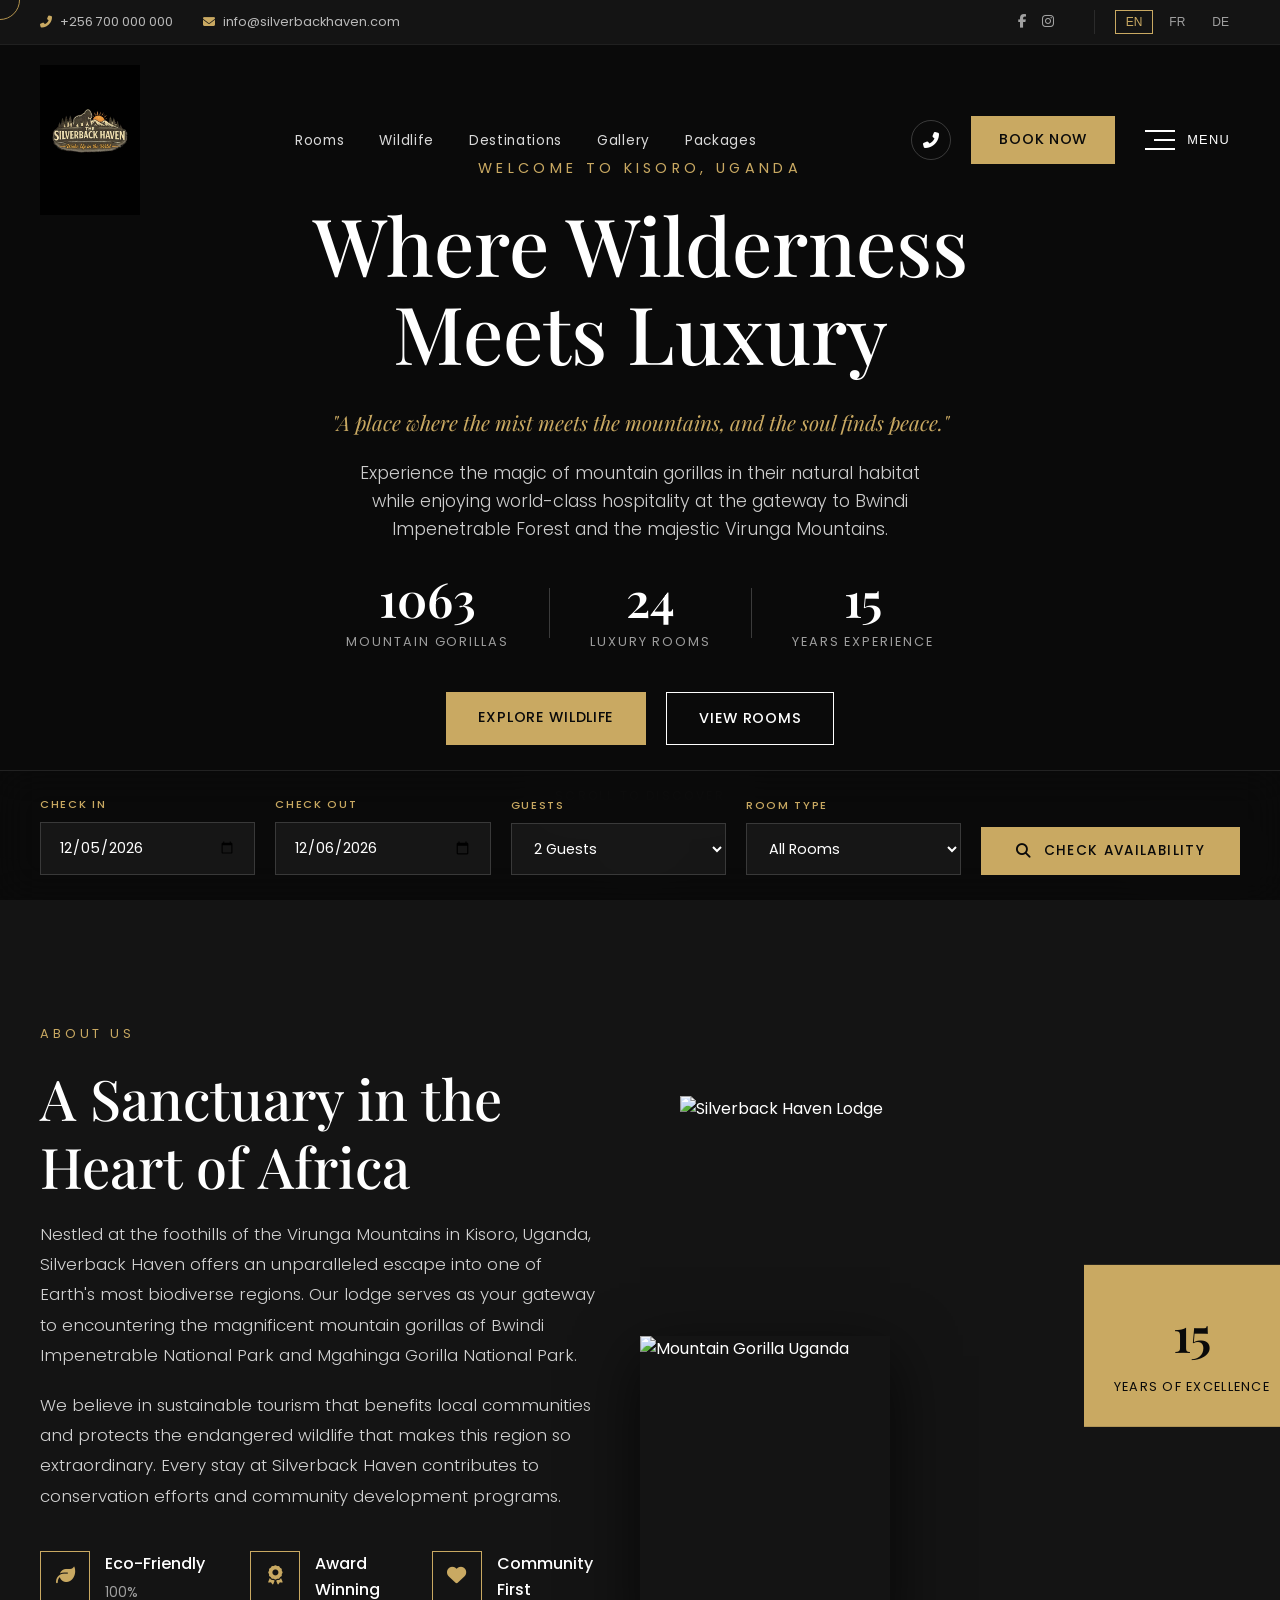
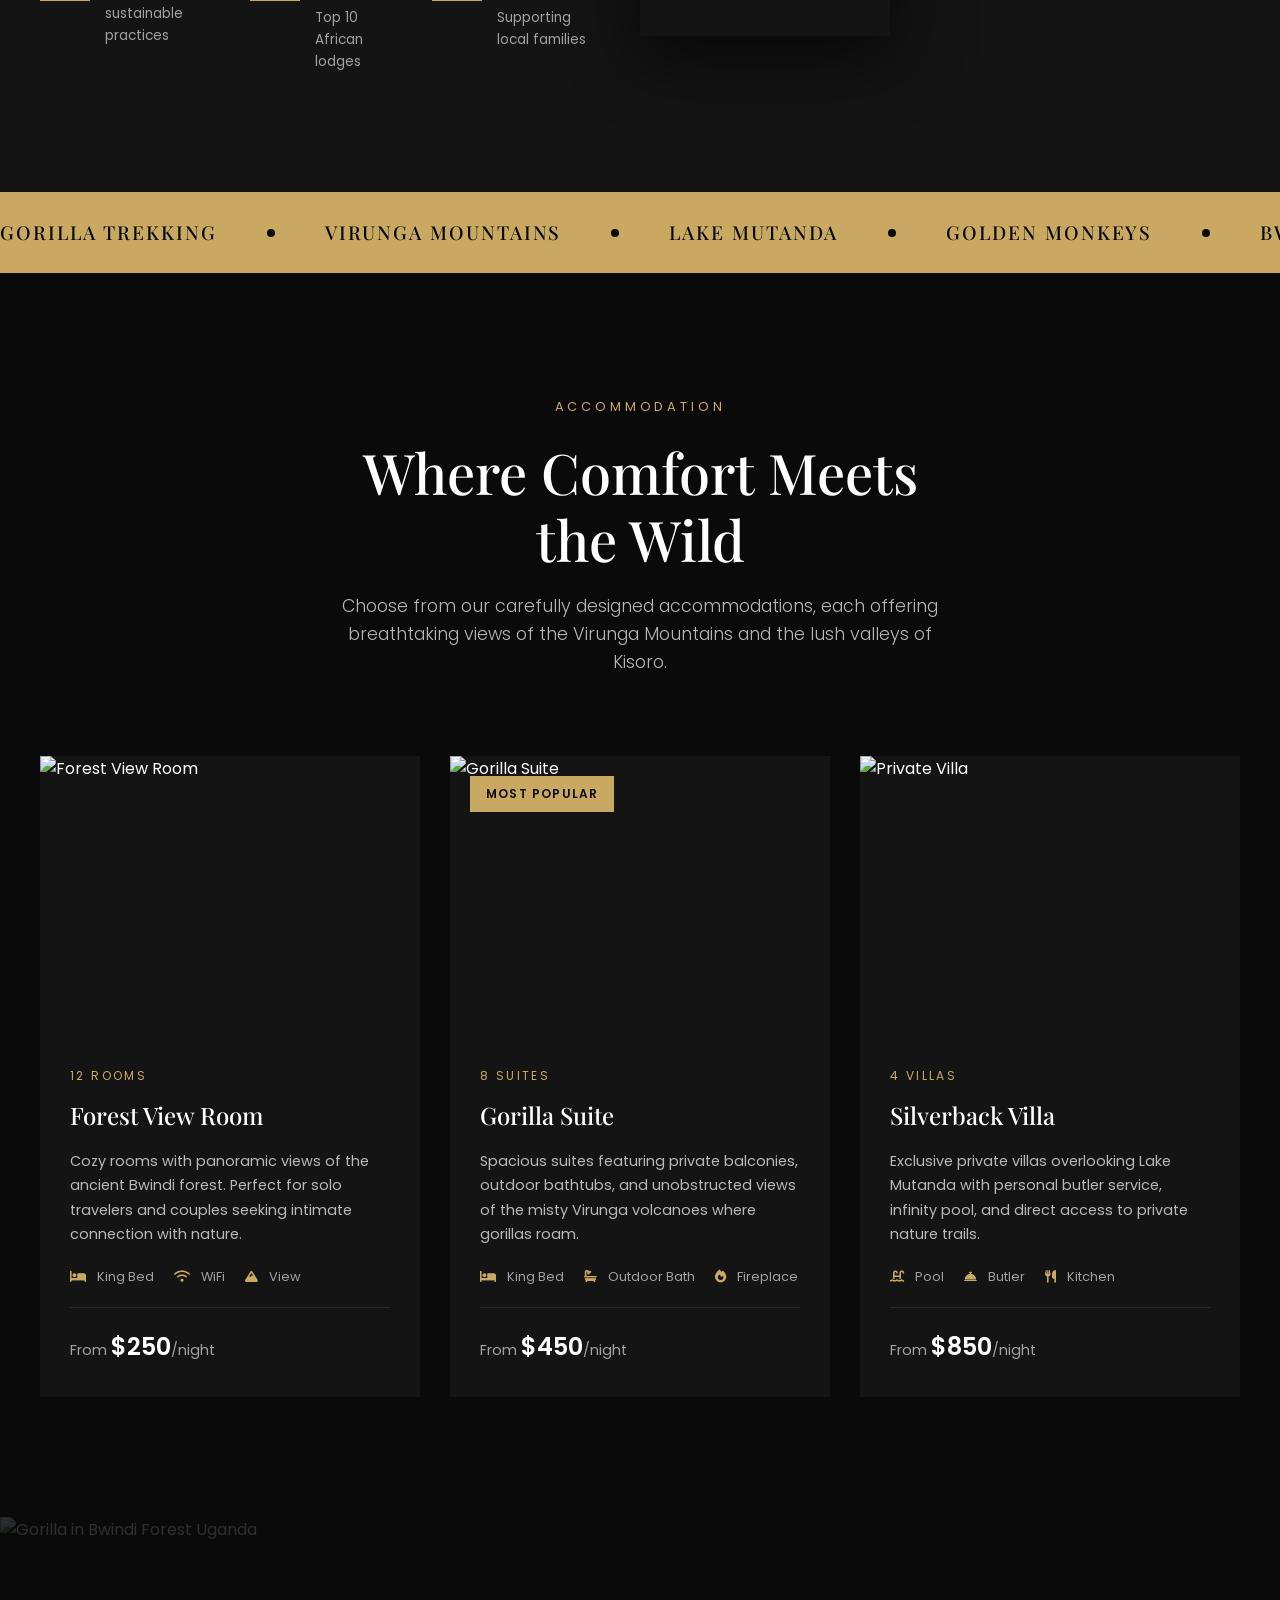
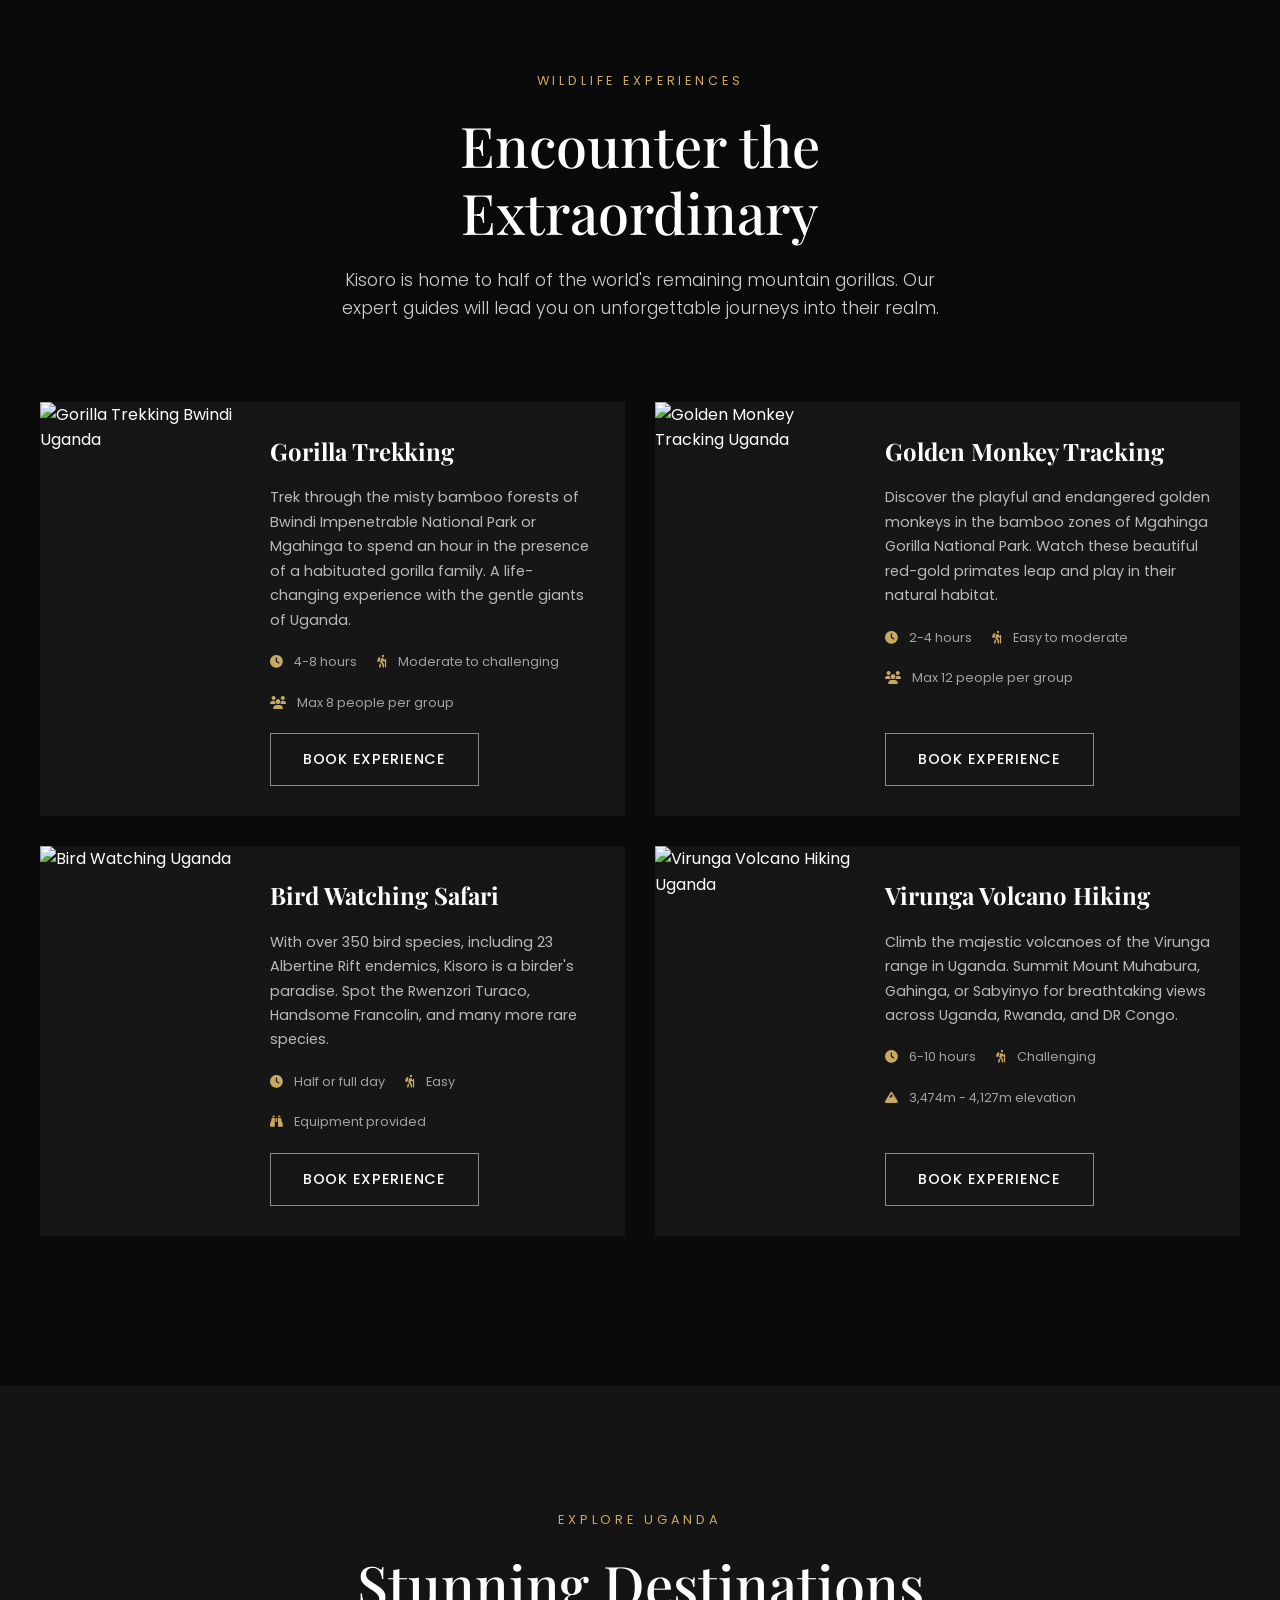
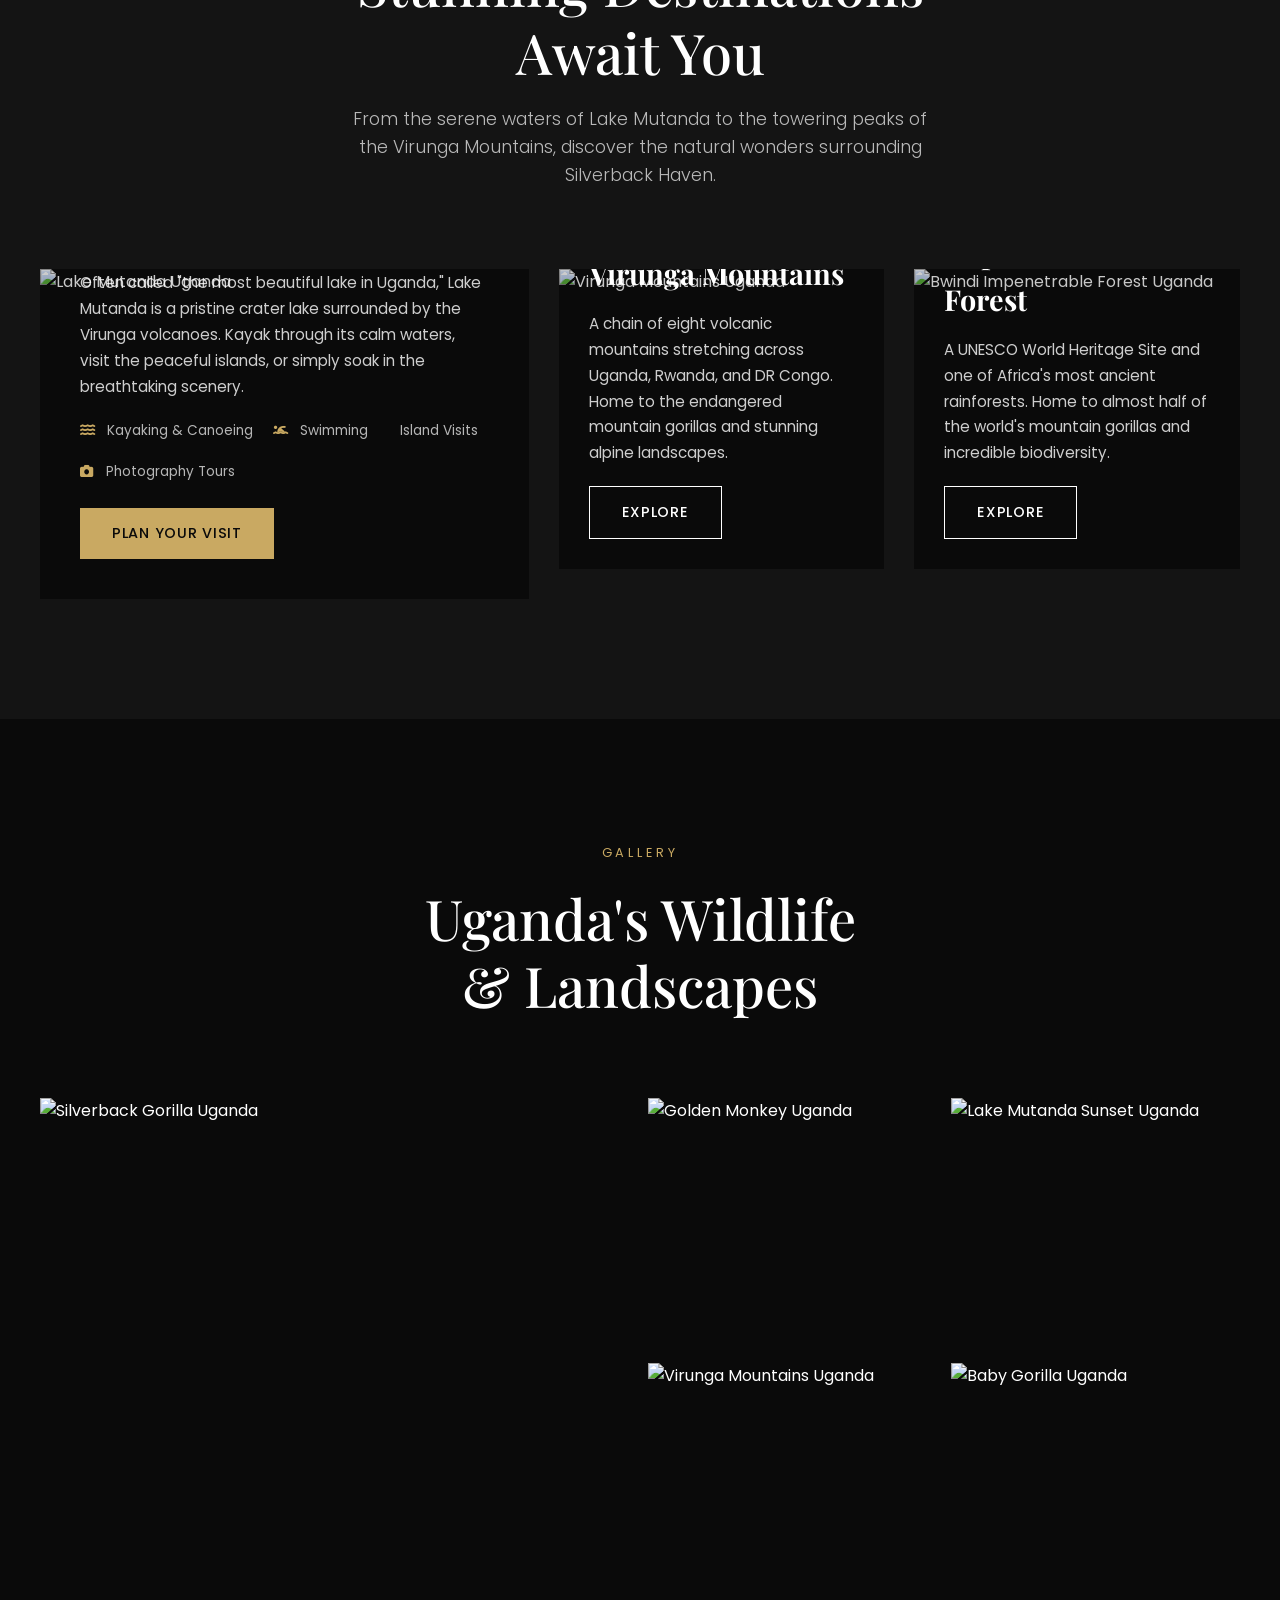
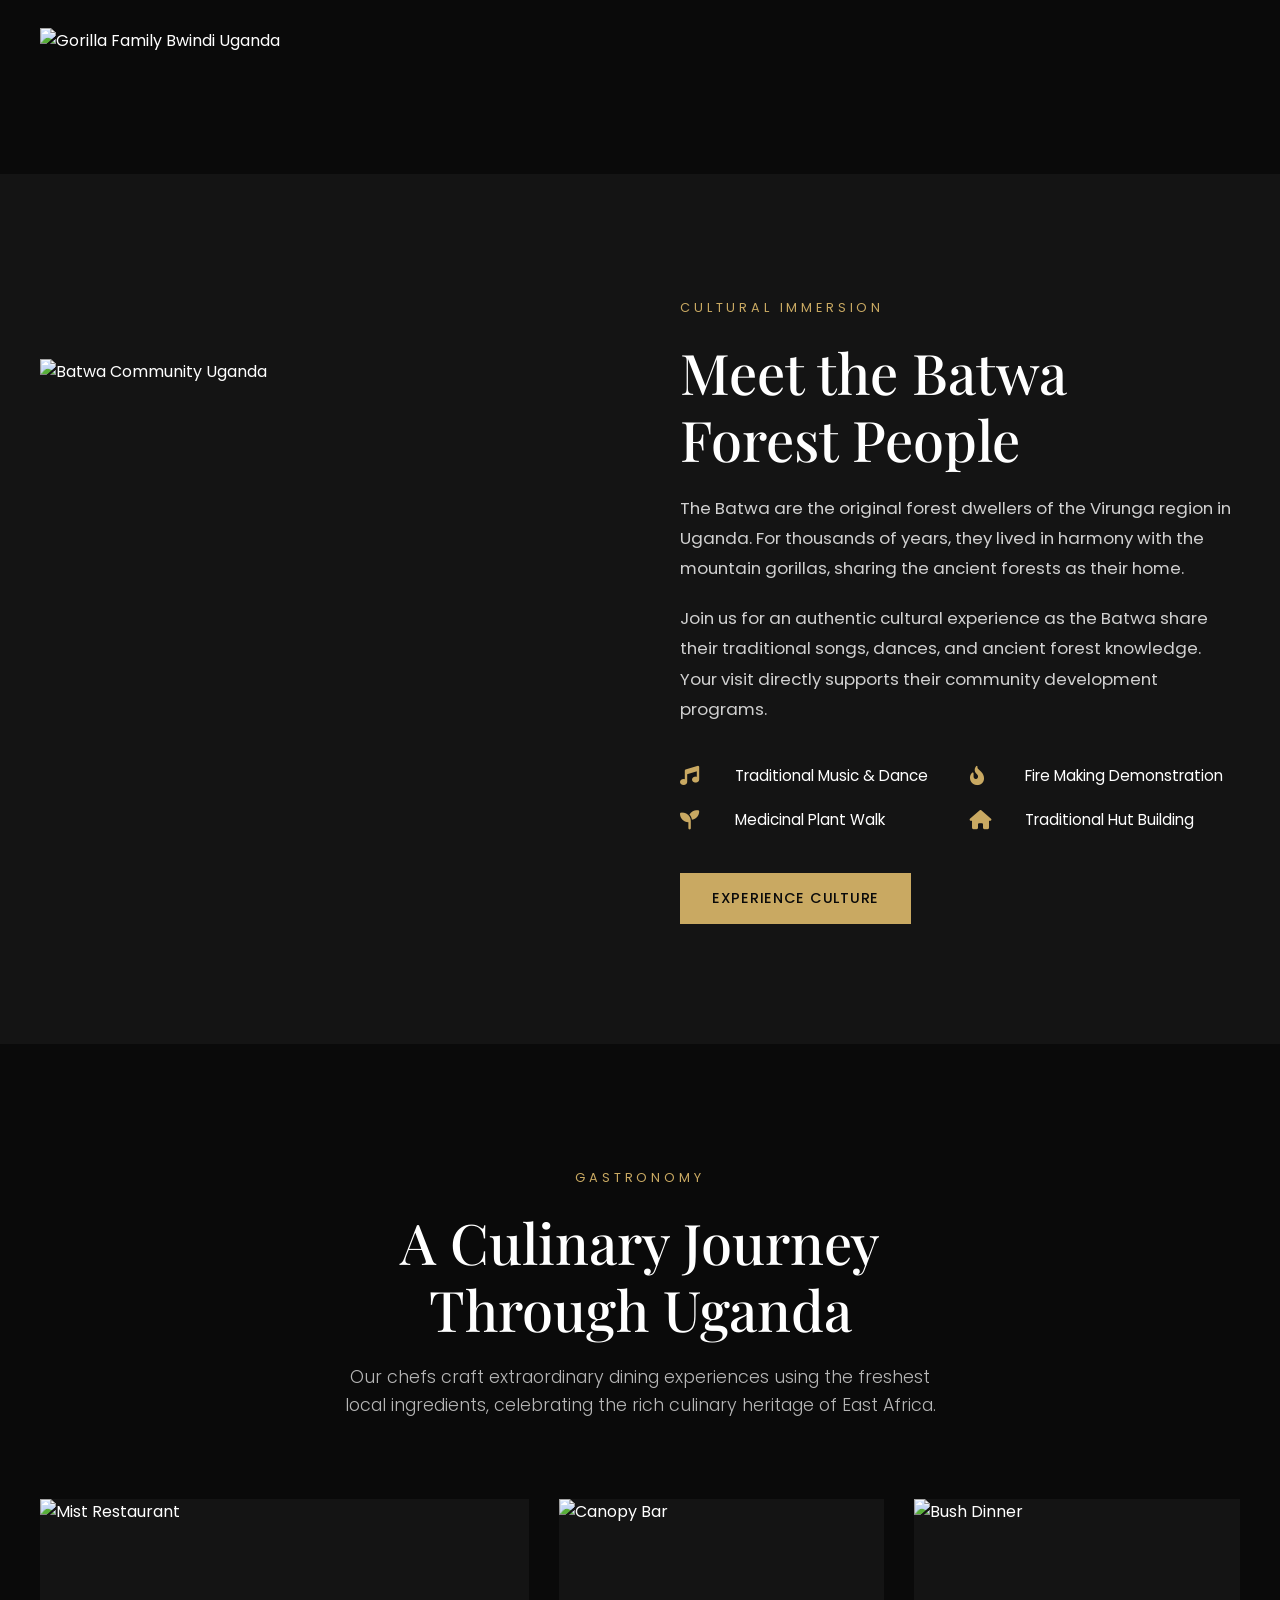
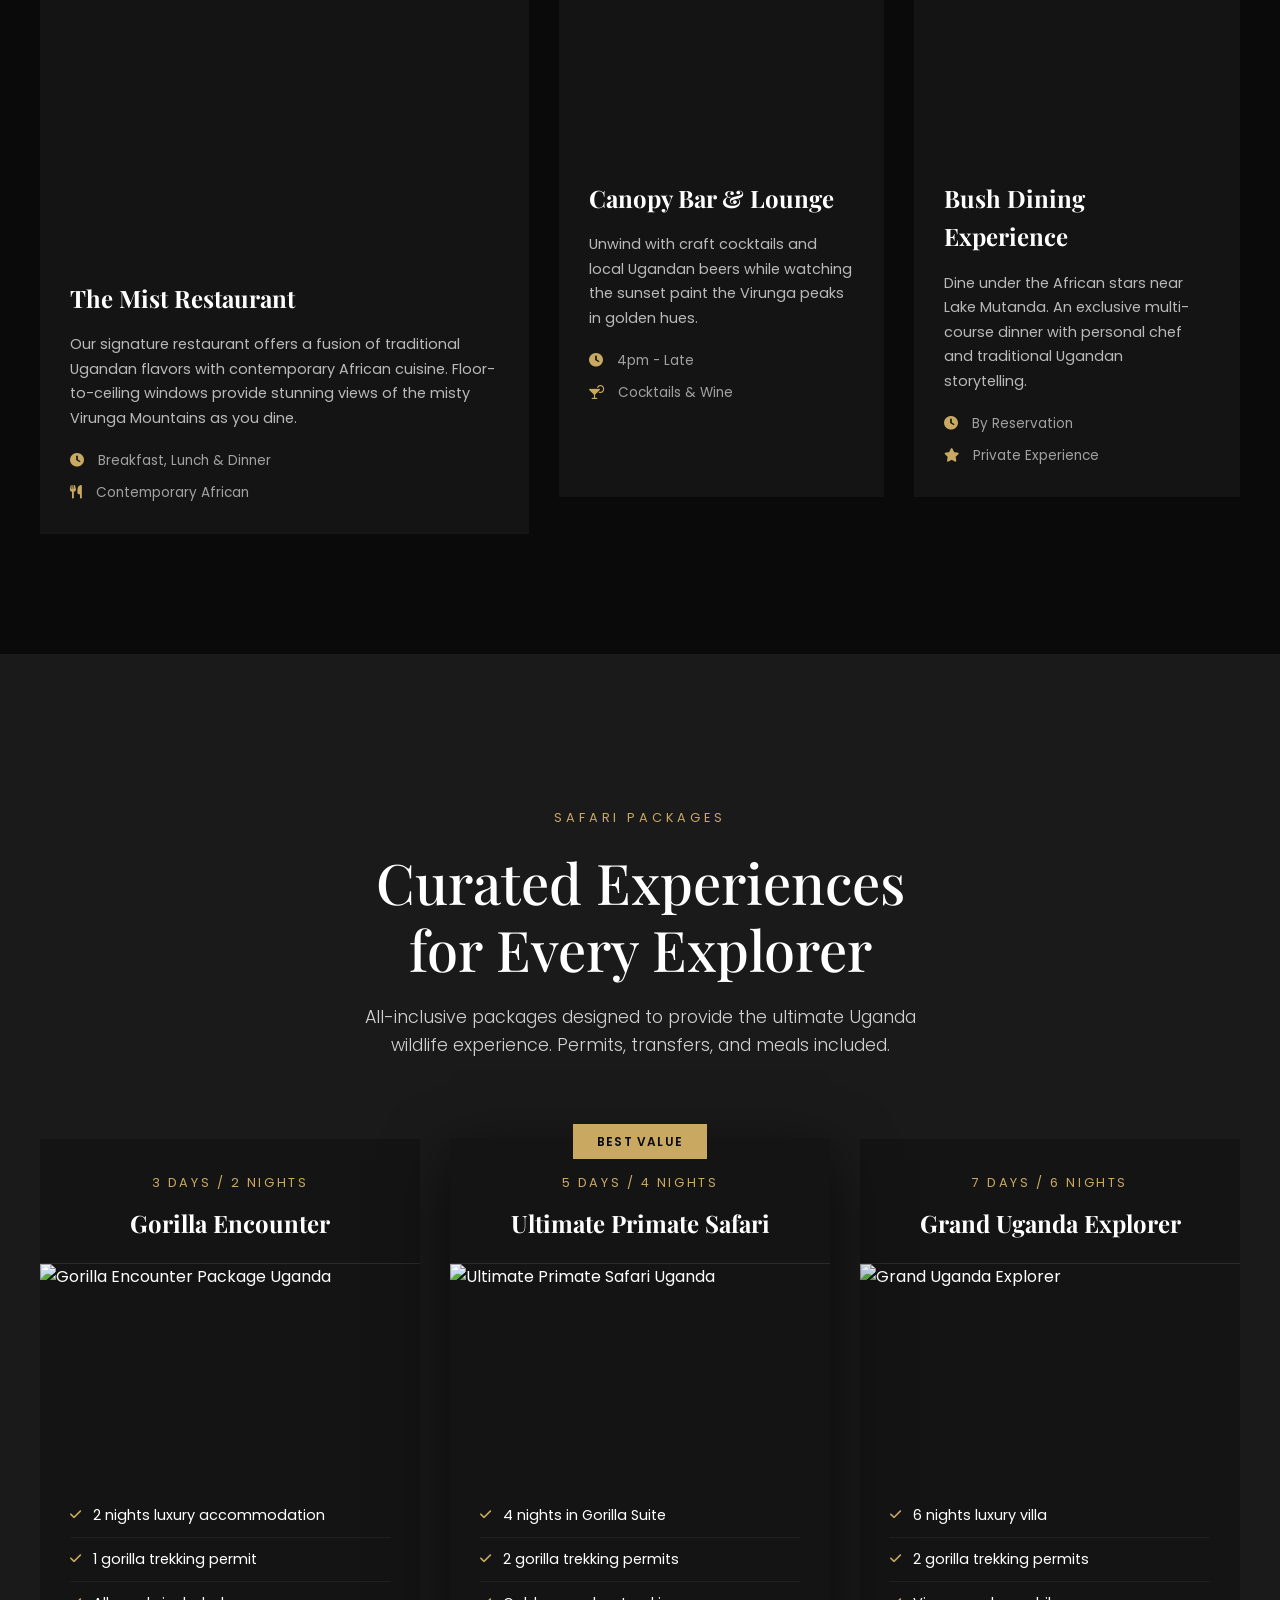
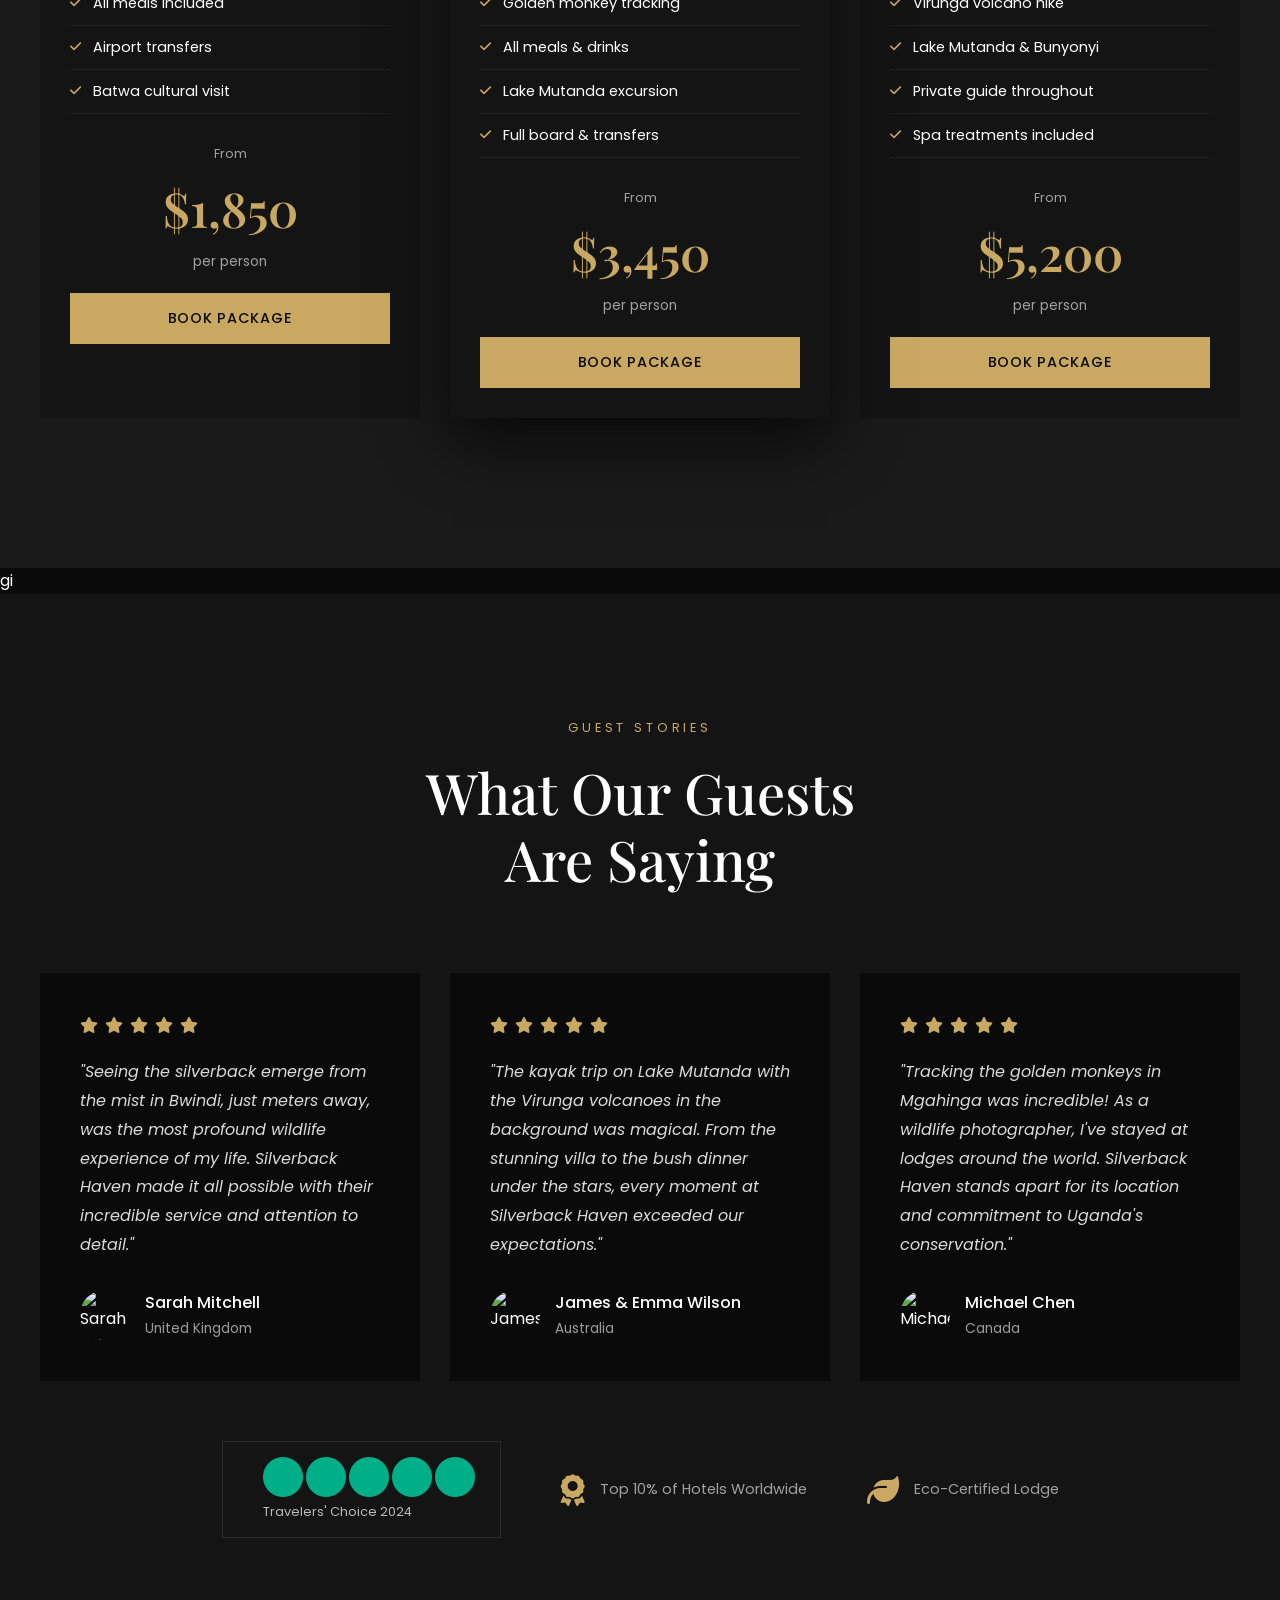
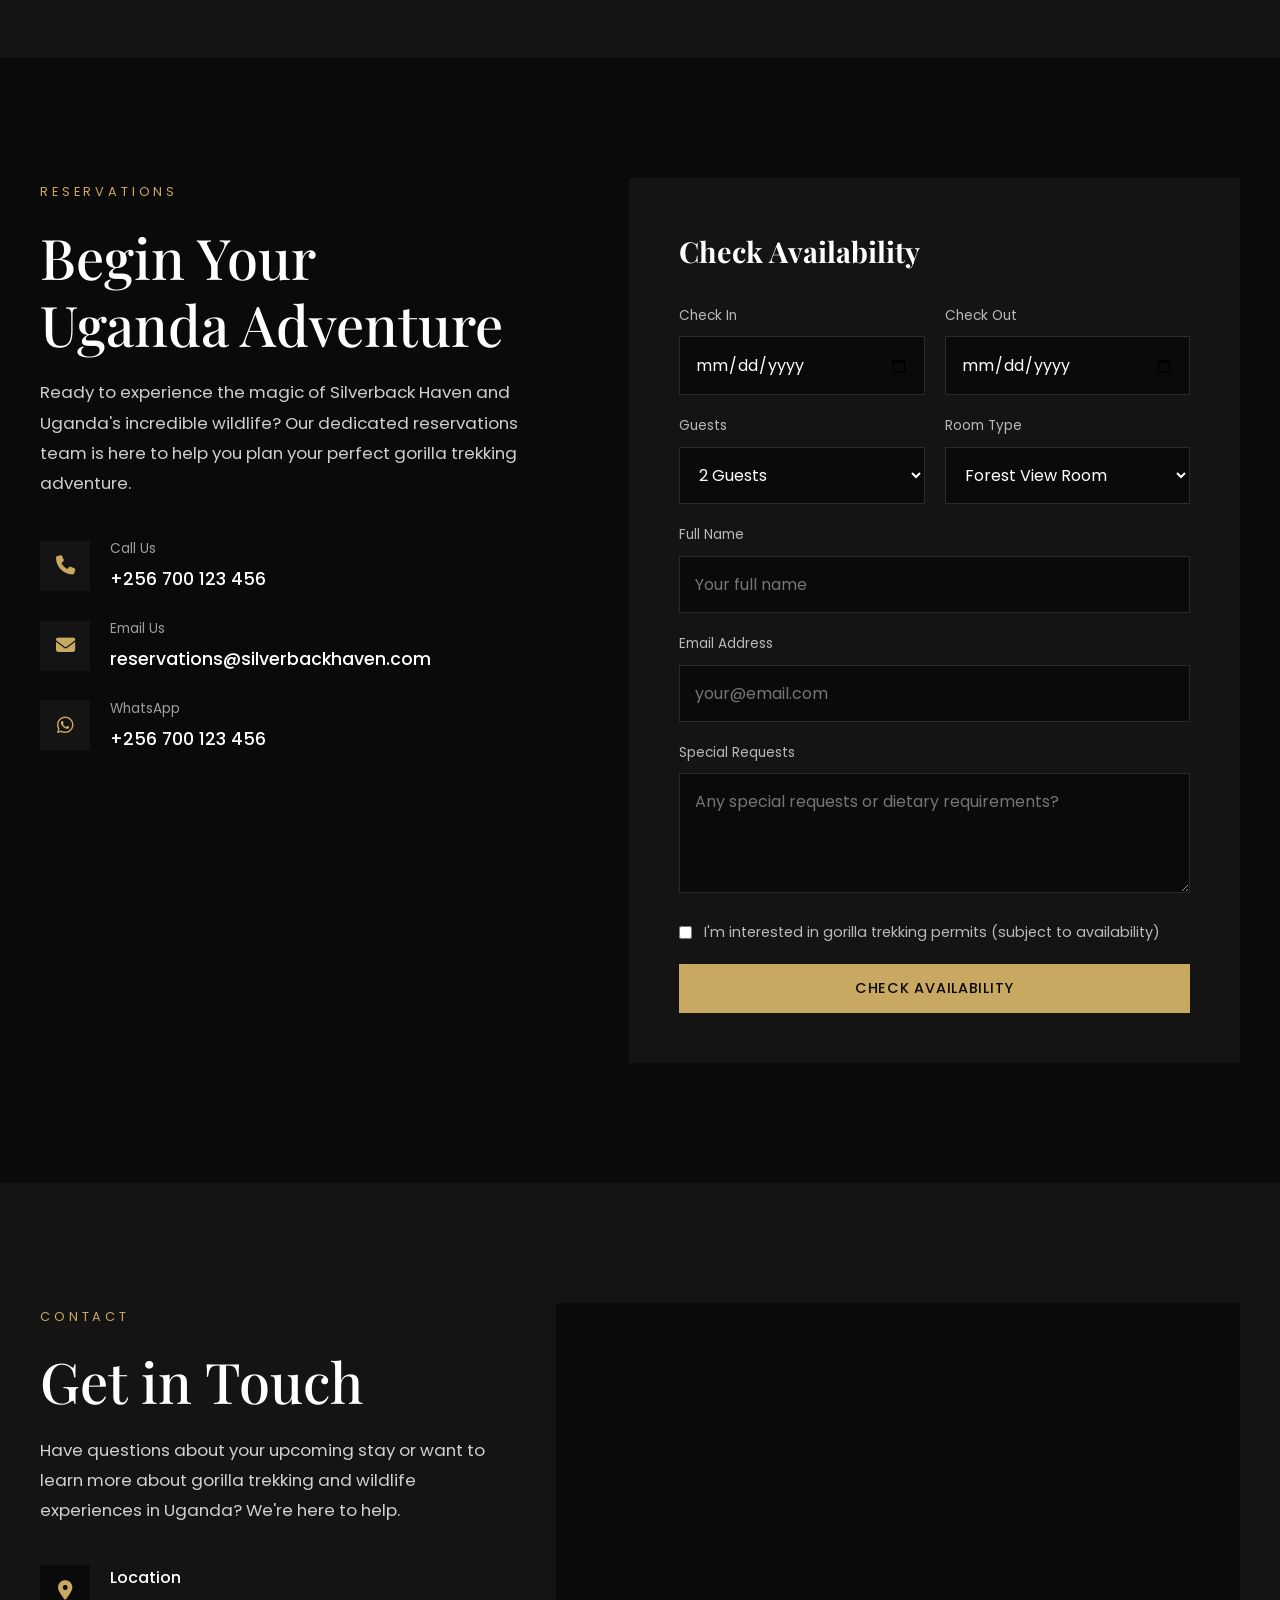
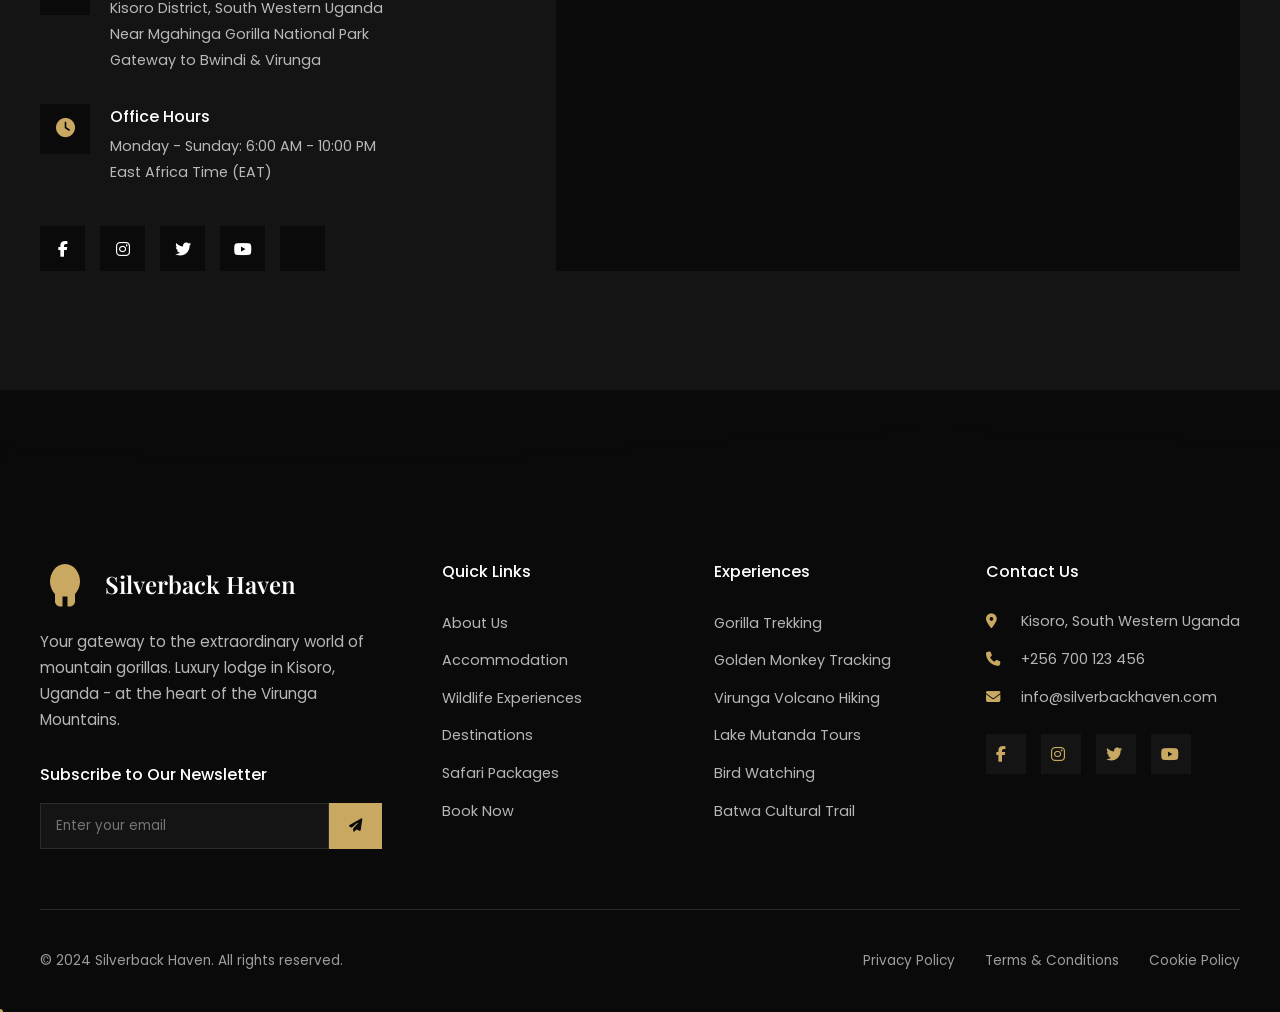
==== commit b8626d77: "first upload" ====
--- a/index.html
+++ b/index.html
@@ -852,7 +852,7 @@
             </div>
         </div>
     </section>
-
+gi
     <!-- Testimonials Section -->
     <section id="testimonials" class="section testimonials">
         <div class="container">
